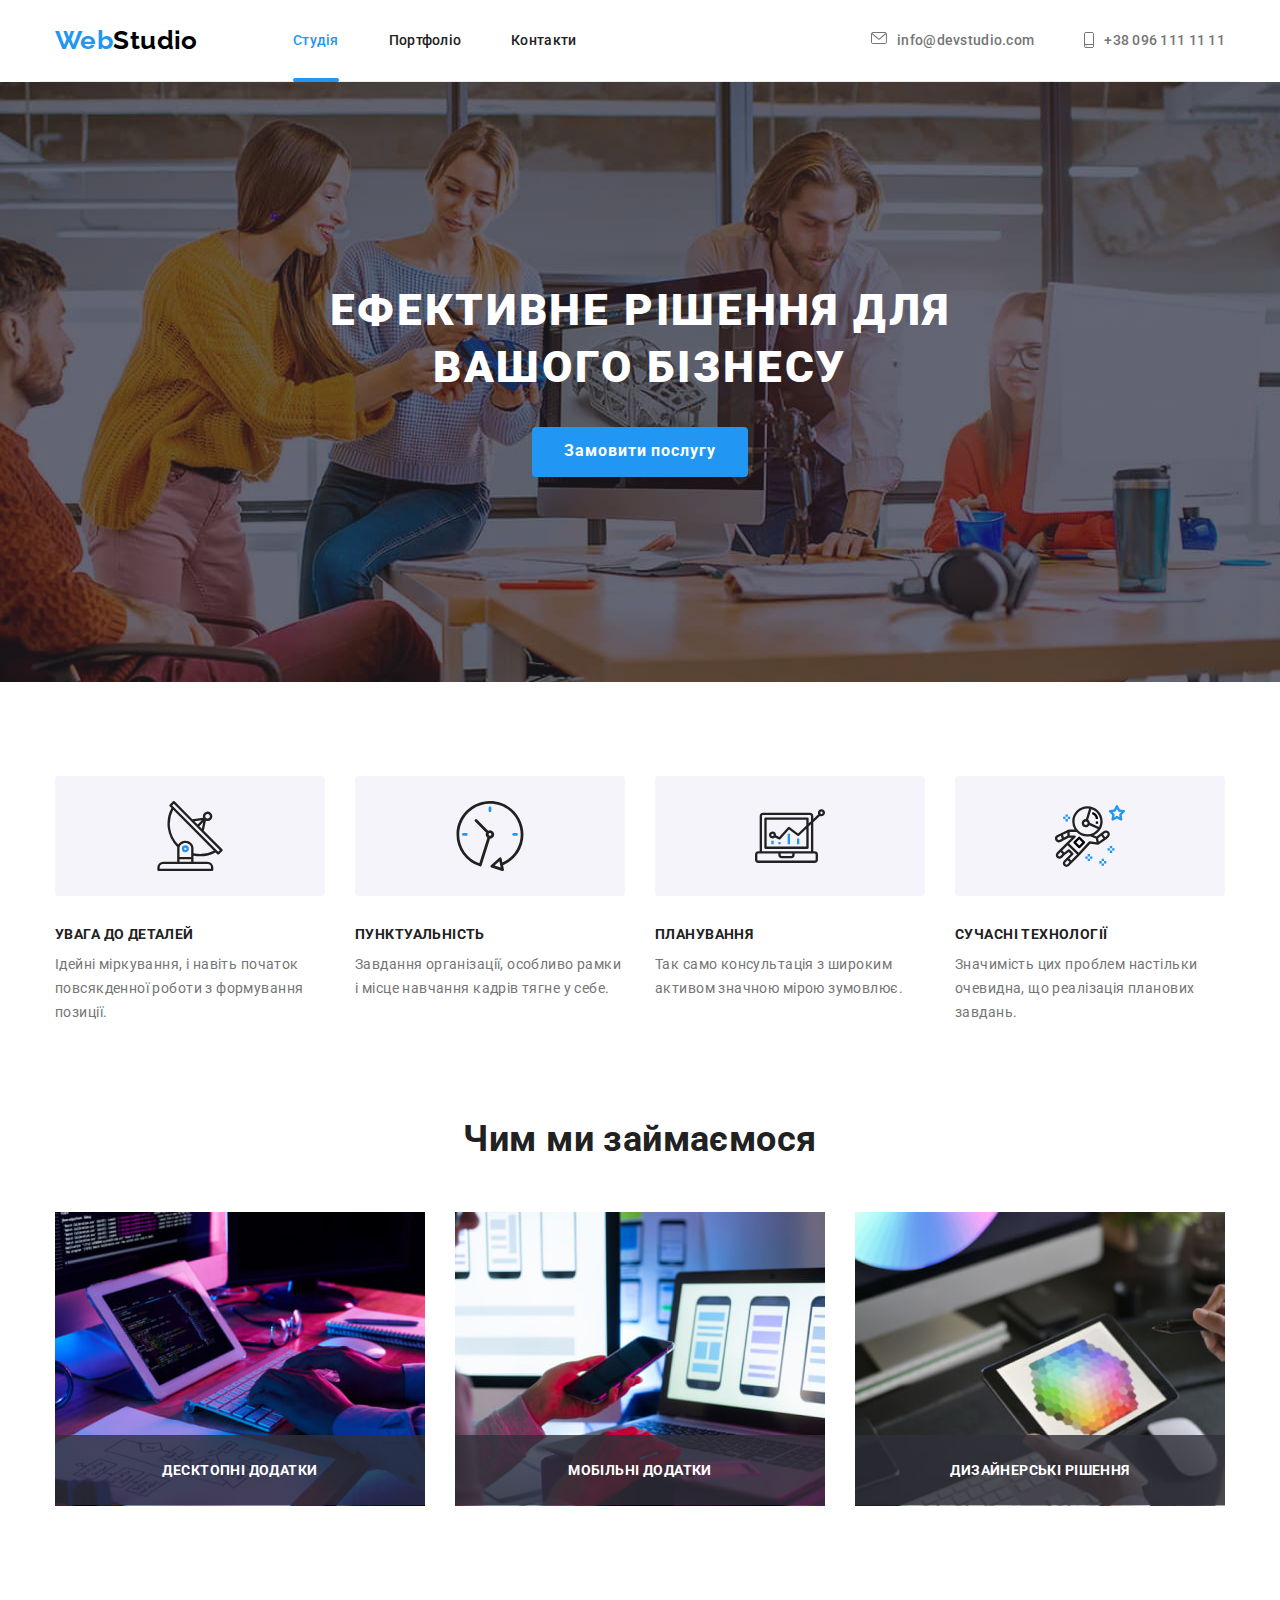
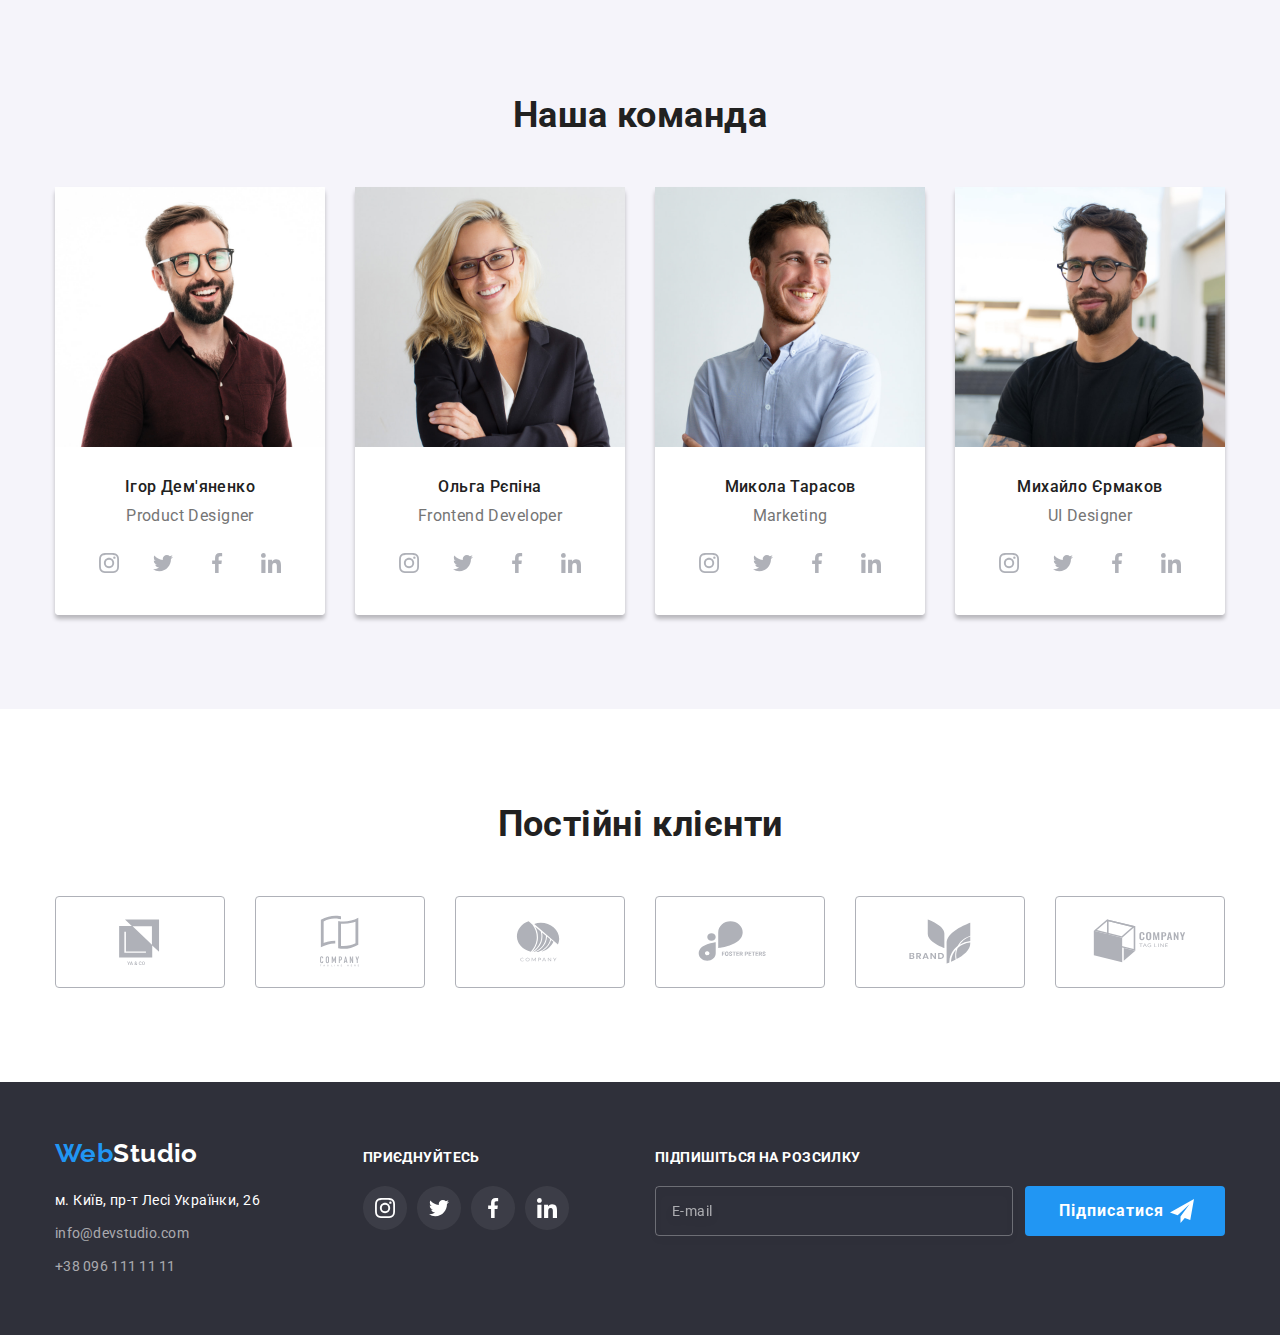
==== index.html @ 3ad9e241 "v1.0" ====
<!DOCTYPE html>
<html lang="uk">

<head>
    <meta charset="UTF-8">
    <meta http-equiv="X-UA-Compatible" content="IE=edge">
    <meta name="viewport" content="width=device-width, initial-scale=1.0">
    <link rel="preconnect" href="https://fonts.googleapis.com">
    <link rel="preconnect" href="https://fonts.gstatic.com" crossorigin>
    <link
        href="https://fonts.googleapis.com/css2?family=Raleway:wght@700&family=Roboto:wght@400;500;700;900&display=swap"
        rel="stylesheet">
    <link rel="stylesheet" href="./index.html">
    <title>Студія</title>
    <link rel="stylesheet" href="https://cdnjs.cloudflare.com/ajax/libs/modern-normalize/1.1.0/modern-normalize.css">
    <link rel="stylesheet" href="./styles/styles.css">
</head>

<body>

    <header class="header">
        <nav>
            <div class="header-container">
                <a href="./index.html" class="logo">Web<span class="header-logostudio">Studio</span></a>
                <ul class="site-nav">
                    <li class="item"><a href="./index.html" class="link current">Студія</a></li>
                    <li class="item"><a href="./portfolio.html" class="link">Портфоліо</a></li>
                    <li class="item"><a href="./index.html" class="link">Контакти</a></li>
                </ul>
                <ul class="site-contacts">
                    <li class="item-contacts"><a href="mailto:info@devstudio.com" class="contacts"><svg class="icon-two"
                                width="16" height="12">
                                <use href="./images/icons.svg#.iconletter"></use>
                            </svg> info@devstudio.com</a>
                    </li>
                    <li class="item-contacts"><a href="tel:+380961111111" class="contacts"><svg class="icon-one"
                                width="10" height="16">
                                <use href="./images/icons.svg#.iconsmartphone"></use>
                            </svg> +38 096 111 11 11</a></li>
                </ul>
            </div>
        </nav>
    </header>

    <main>
        <section class="hero">
            <div class="container">
                <h1 class="hero-title">ЕФЕКТИВНЕ РІШЕННЯ ДЛЯ<br>ВАШОГО БІЗНЕСУ</h1>
                <button data-modal-open type="button" class="button-studio">Замовити послугу</button>
            </div>
        </section>

        <section class="section featuresbox">
            <div class="container">
                <h2 class="visually-hidden">Характерні риси</h2>
                <ul class="features">
                    <li class="features-box">
                        <div class="features-block">
                            <svg class="features_icon" width="70" height="70">
                                <use href="./images/icons.svg#.iconantenna"></use>
                            </svg>
                        </div>
                        <h3 class="features-title">УВАГА ДО ДЕТАЛЕЙ</h3>
                        <p class="features-subtitle">Ідейні міркування, i навіть початок повсякденної роботи з
                            формування
                            позиції.</p>
                    </li>
                    <li class="features-box">
                        <div class="features-block">
                            <svg class="features_icon" width="70" height="70">
                                <use href="./images/icons.svg#.iconclock"></use>
                            </svg>
                        </div>
                        <h3 class="features-title">ПУНКТУАЛЬНІСТЬ</h3>
                        <p class="features-subtitle">Завдання організації, особливо рамки i місце навчання кадрів тягне
                            у
                            себе.
                        </p>
                    </li>
                    <li class="features-box">
                        <div class="features-block">
                            <svg class="features_icon" width="70" height="70">
                                <use href="./images/icons.svg#.icondiagram"></use>
                            </svg>
                        </div>
                        <h3 class="features-title">ПЛАНУВАННЯ</h3>
                        <p class="features-subtitle">Так само консультація з широким активом значною мірою зумовлює.</p>
                    </li>
                    <li class="features-box">
                        <div class="features-block">
                            <svg class="features_icon" width="70" height="70">
                                <use href="./images/icons.svg#.iconastronaut"></use>
                            </svg>
                        </div>
                        <h3 class="features-title">СУЧАСНІ ТЕХНОЛОГІЇ</h3>
                        <p class="features-subtitle">Значимість цих проблем настільки очевидна, що реалізація планових
                            завдань.
                        </p>
                    </li>
                </ul>
            </div>
        </section>

        <section class="section">
            <div class="container">
                <h2 class="work-title">Чим ми займаємося</h2>
                <ul class="work">
                    <li>
                        <div class="work-list">
                            <img src="images/netbyk.jpg" alt="netbyk" height="294" width="370">
                            <div class="work-title-box">
                                <p class="work-img-title">Десктопні додатки</p>
                            </div>
                        </div>

                    </li>
                    <li>
                        <div class="work-list">
                            <img src="images/smartfon.jpg" alt="smartfon" height="294" width="370">
                            <div class="work-title-box">
                                <p class="work-img-title">Мобільні додатки</p>
                            </div>
                        </div>

                    </li>
                    <li>
                        <div class="work-list">
                            <img src="images/planshet.jpg" alt="planshet" height="294" width="370">
                            <div class="work-title-box">
                                <p class="work-img-title">Дизайнерські рішення</p>
                            </div>
                        </div>

                    </li>
                </ul>
            </div>
        </section>

        <section class="section-team section">
            <div class="container">
                <h2 class="section-teamtitle">Наша команда</h2>
                <ul class="team">
                    <li class="team-card">
                        <img src="images/igor.jpg" alt="igor" height="260" width="270">
                        <div class="image-text">
                            <h3 class="team-title">Ігор Дем'яненко</h3>
                            <p class="team-subtitle">Product Designer</p>
                            <ul class="team-soc-list">
                                <li class="team-soc-items">
                                    <a href="" class="team-soc-link">
                                        <svg width="20" height="20" class="team-soc-icons">
                                            <use href="./images/icons.svg#.iconinstagram"></use>
                                        </svg>
                                    </a>
                                </li>

                                <li class="team-soc-items">
                                    <a href="" class="team-soc-link">
                                        <svg width="20" height="20" class="team-soc-icons">
                                            <use href="./images/icons.svg#.icontwitter"></use>
                                        </svg>
                                    </a>
                                </li>

                                <li class="team-soc-items"><a href="" class="team-soc-link"><svg width="20" height="20"
                                            class="team-soc-icons">
                                            <use href="./images/icons.svg#.iconfacebook"></use>
                                        </svg></a></li>
                                <li class="team-soc-items"><a href="" class="team-soc-link">
                                        <svg width="20" height="20" class="team-soc-icons">
                                            <use href="./images/icons.svg#.iconlinkedin"></use>
                                        </svg>
                                    </a></li>
                            </ul>
                        </div>
                    </li>
                    <li class="team-card">
                        <img src="images/olga.jpg" alt="olga" height="260" width="270">
                        <div class="image-text">
                            <h3 class="team-title">Ольга Рєпіна</h3>
                            <p class="team-subtitle">Frontend Developer</p>
                            <ul class="team-soc-list">
                                <li class="team-soc-items"><a href="" class="team-soc-link"><svg width="20" height="20"
                                            class="team-soc-icons">
                                            <use href="./images/icons.svg#.iconinstagram"></use>
                                        </svg></a></li>
                                <li class="team-soc-items"><a href="" class="team-soc-link"><svg width="20" height="20"
                                            class="team-soc-icons">
                                            <use href="./images/icons.svg#.icontwitter"></use>
                                        </svg></a></li>
                                <li class="team-soc-items"><a href="" class="team-soc-link"><svg width="20" height="20"
                                            class="team-soc-icons">
                                            <use href="./images/icons.svg#.iconfacebook"></use>
                                        </svg></a></li>
                                <li class="team-soc-items"><a href="" class="team-soc-link"><svg width="20" height="20"
                                            class="team-soc-icons">
                                            <use href="./images/icons.svg#.iconlinkedin"></use>
                                        </svg></a></li>
                            </ul>
                        </div>
                    </li>
                    <li class="team-card">
                        <img src="images/mukola.jpg" alt="mukola" width="270" height="260">
                        <div class="image-text">
                            <h3 class="team-title">Микола Тарасов</h3>
                            <p class="team-subtitle">Marketing</p>
                            <ul class="team-soc-list">
                                <li class="team-soc-items"><a href="" class="team-soc-link"><svg width="20" height="20"
                                            class="team-soc-icons">
                                            <use href="./images/icons.svg#.iconinstagram"></use>
                                        </svg></a></li>
                                <li class="team-soc-items"><a href="" class="team-soc-link"><svg width="20" height="20"
                                            class="team-soc-icons">
                                            <use href="./images/icons.svg#.icontwitter"></use>
                                        </svg></a></li>
                                <li class="team-soc-items"><a href="" class="team-soc-link"><svg width="20" height="20"
                                            class="team-soc-icons">
                                            <use href="./images/icons.svg#.iconfacebook"></use>
                                        </svg></a></li>
                                <li class="team-soc-items"><a href="" class="team-soc-link"><svg width="20" height="20"
                                            class="team-soc-icons">
                                            <use href="./images/icons.svg#.iconlinkedin"></use>
                                        </svg></a></li>
                            </ul>
                        </div>
                    </li>
                    <li class="team-card">
                        <img src="images/mihail.jpg" alt="mihail" height="260" width="270">
                        <div class="image-text">
                            <h3 class="team-title">Михайло Єрмаков</h3>
                            <p class="team-subtitle">UI Designer</p>
                            <ul class="team-soc-list">
                                <li class="team-soc-items"><a href="" class="team-soc-link"><svg width="20" height="20"
                                            class="team-soc-icons">
                                            <use href="./images/icons.svg#.iconinstagram"></use>
                                        </svg></a></li>
                                <li class="team-soc-items"><a href="" class="team-soc-link"><svg width="20" height="20"
                                            class="team-soc-icons">
                                            <use href="./images/icons.svg#.icontwitter"></use>
                                        </svg></a></li>
                                <li class="team-soc-items"><a href="" class="team-soc-link"><svg width="20" height="20"
                                            class="team-soc-icons">
                                            <use href="./images/icons.svg#.iconfacebook"></use>
                                        </svg></a></li>
                                <li class="team-soc-items"><a href="" class="team-soc-link"><svg width="20" height="20"
                                            class="team-soc-icons">
                                            <use href="./images/icons.svg#.iconlinkedin"></use>
                                        </svg></a></li>
                            </ul>
                        </div>
                    </li>
                </ul>
            </div>
        </section>
        <section class="section">
            <div class="container">
                <h2 class="klient-title">Постійні клієнти</h2>
                <ul class="klient-list">
                    <li class="klient-items"><a href="" class="klient-link"><svg width="106" height="60"
                                class="klient-icons">
                                <use href="./images/icons.svg#.iconLogo-5"></use>
                            </svg></a>
                    </li>
                    <li class="klient-items"><a href="" class="klient-link"><svg width="170" height="92"
                                class="klient-icons">
                                <use href="./images/icons.svg#.iconLogo-4"></use>
                            </svg></a>
                    </li>
                    <li class="klient-items"><a href="" class="klient-link"><svg width="170" height="92"
                                class="klient-icons">
                                <use href="./images/icons.svg#.iconLogo-3"></use>
                            </svg></a>
                    </li>
                    <li class="klient-items"><a href="" class="klient-link"><svg width="170" height="92"
                                class="klient-icons">
                                <use href="./images/icons.svg#.iconLogo-2"></use>
                            </svg></a>
                    </li>
                    <li class="klient-items"><a href="" class="klient-link"><svg width="170" height="92"
                                class="klient-icons">
                                <use href="./images/icons.svg#.iconLogo-1"></use>
                            </svg></a>
                    </li>
                    <li class="klient-items"><a href="" class="klient-link"><svg width="170" height="92"
                                class="klient-icons">
                                <use href="./images/icons.svg#.iconLogo"></use>
                            </svg></a>

                    </li>
                </ul>
            </div>
        </section>
    </main>

    <footer>
        <div class="container footers">
            <div>
                <a href="./index.html" class="foooter-logo">Web<span class="foooter-logostudio">Studio</span></a>
                <address class="address">
                    <p class="adress-city">м. Київ, пр-т Лесі Українки, 26</p>
                    <ul class="footer-contacts">
                        <li><a href="mailto:info@devstudio.com" class="contacts-footer">info@devstudio.com</a></li>
                        <li><a href="tel:+380961111111" class="contacts-footer">+38 096 111 11 11</a></li>
                    </ul>
                </address>
            </div>
            <div class="soc-box">
                <p class="soc-text">приєднуйтесь</p>
                <div>
                    <ul class="footer-soc-list">
                        <li class="soc-items"><a href="" class="soc-link"><svg width="20" height="20" class="soc-icons">
                                    <use href="./images/icons.svg#.iconinstagram"></use>
                                </svg></a></li>
                        <li class="soc-items"><a href="" class="soc-link"><svg width="20" height="20" class="soc-icons">
                                    <use href="./images/icons.svg#.icontwitter"></use>
                                </svg></a></li>
                        <li class="soc-items"><a href="" class="soc-link"><svg width="20" height="20" class="soc-icons">
                                    <use href="./images/icons.svg#.iconfacebook"></use>
                                </svg></a></li>
                        <li class="soc-items"><a href="" class="soc-link"><svg width="20" height="20" class="soc-icons">
                                    <use href="./images/icons.svg#.iconlinkedin"></use>
                                </svg></a></li>
                    </ul>
                </div>
            </div>
            <div class="form-box">
                <form class="form-sub">
                    <label class="email-sub-lable" for="email-sub">Підпишіться на розсилку</label>
                    <div class="form-input-box">
                        <input class="form-input" type="email" name="email-sub" id="email-sub" placeholder="E-mail"
                            required />
                        <button type="submit" class="form-button">Підписатися
                            <svg class="form-submit-icon" width="24" height="24">
                                <use href="./images/icons.svg#.iconsend"></use>
                            </svg>
                        </button>
                    </div>

                </form>
            </div>
        </div>
    </footer>

    <div data-modal class="backdrop is-hidden">
        <div class="modal">
            <button data-modal-close class="modal-btn">
                <svg width="18" height="18" class="modal-icons">
                    <use href="./images/icons.svg#.iconclose-modal"></use>
                </svg>
            </button>

            <form>
                <p class="modal-title">Залиште свої дані, ми вам передзвонимо</p>
                <div class="modal-input-group">
                    <label for="name">Ім'я</label>
                    <div class="modal-input-wrapper">
                        <input type="text" name="name" id="name" class="modal-input" required>
                        <svg class="modal-input-icon" width="18" height="18">
                            <use href="./images/icons.svg#.iconperson"></use>
                        </svg>
                    </div>
                </div>

                <div class="modal-input-group">
                    <label for="tel">Телефон</label>
                    <div class="modal-input-wrapper">
                        <input type="tel" name="tel" id="tel" class="modal-input"
                            pattern="[\+]\d{3}\s[\(]\d{2}[\)]\s\d{3}[\-]\d{2}[\-]\d{2}">
                        <svg class="modal-input-icon" width="18" height="18">
                            <use href="./images/icons.svg#.iconphone"></use>
                        </svg>
                    </div>
                </div>

                <div class="modal-input-group">
                    <label for="email">Пошта</label>
                    <div class="modal-input-wrapper">
                        <input type="email" name="email" id="email" class="modal-input">
                        <svg class="modal-input-icon" width="18" height="18">
                            <use href="./images/icons.svg#.iconemail"></use>
                        </svg>
                    </div>
                </div>

                <div class="modal-input-group-comment">
                    <label for="comment">Коментар</label>
                    <textarea class="modal-textarea" name="comment" id="comment" rows="5"
                        placeholder="Введіть текст"></textarea>
                </div>

                <div class="modal-input-group-chek">
                    <label class="modal-politic-label" for="politic"><input type="checkbox" name="politic" id="politic"
                            class="checkbox visually-hidden" ><span class="modal-chek"></span>Погоджуюся з
                        розсилкою та приймаю <a class="input-direcktion">Умови
                            договору</a></label>
                </div>
                <button type="submit" class="submit-button-modal">Відправити</button>
            </form>
        </div>
    </div>

    <script src="./modal.js"></script>

</body>

</html>
---- styles/styles.css ----
html {
    box-sizing: border-box;
}

*,
*::before,
*::after {
    box-sizing: inherit;
    list-style: none;
}

:root {
    --primary-text-color: #212121;
    --title-text-color: #757575;
    --accent-color: #2196F3;
    --title-primary-fon: #FFFFFF;
    --fon-teamm: #F5F4FA;
    --fon-logostudio: #000000;
    --background-color: #2F303A;
    --button-active: #188CE8;
    --contacts-footer: #FFFFFF99;
    --border-color: rgba(255, 255, 255, 0);
    --header-portfolio: #ECECEC;
    --border-portfolio: #EEEEEE;
    --background-hero: #C4C4C4;
    --border-klient-color: #AFB1B8;
    --work-img-title-color: rgba(47, 48, 58, 80%);
    --portfolio-animation: rgba(33, 150, 243, 90%);
    --background-color-shadov: rgba(0, 0, 0, 0.25);
    --modal-border-color: rgba(33, 33, 33, 0.2);
    --placeholder-color: rgba(117, 117, 117, 0.5);
    --footer-placeholder-color: rgba(255, 255, 255, 0.6);
    --modal-input-direcktion-color: rgba(33, 150, 243, 1);
}

body {
    font-family: 'Roboto', sans-serif;
    background-color: var(--title-primary-fon);
    color: var(--primary-text-color);
    letter-spacing: 0.03em;
    font-size: 14px;

}

.visually-hidden {
    position: absolute;
    width: 1px;
    height: 1px;
    margin: -1px;
    border: 0;
    padding: 0;
    white-space: nowrap;
    clip-path: inset(100%);
    clip: rect(0 0 0 0);
    overflow: hidden;
}


.link.current {
    color: var(--accent-color);
}


/******************КОНТЕЙНЕР****************/

.container {
    width: 1200px;
    margin-left: auto;
    margin-right: auto;
    padding: 0px 15px;
}

/********************************************/
.section {
    padding-top: 94px;
    padding-bottom: 94px;
}

h1,
h2,
h3,
p {
    margin-top: 0%;
    margin-bottom: 0%;
}

ul {
    padding-inline-start: 0px;
    margin: 0;
}

img {
    display: block;
    max-width: 100%;
    height: auto;
}


/*****************MODAL*********************/

.backdrop {
    position: fixed;
    top: 0;
    left: 0;
    width: 100%;
    height: 100%;
    background-color: var(--background-color-shadov);

    opacity: 1;
    transition: opacity 250ms cubic-bezier(0.4, 0, 0.2, 1);
}

.backdrop.is-hidden {
    opacity: 0;
    pointer-events: none;
}

.backdrop.is-hidden .modal {
    transform: translate(-50%, -50%) scale(1);
}

.modal {
    position: absolute;
    top: 50%;
    left: 50%;
    width: 530px;
    height: 581px;
    padding: 40px;

    border-radius: 4px;
    background-color: var(--title-primary-fon);
    box-shadow: 0 4px 4px var(--background-color-shadov);

    transform: translate(-50%, -50%) scale(1);
    transition: transform 250ms cubic-bezier(0.4, 0, 0.2, 1);
}

.modal-icons {
    width: 100%;
    height: 100%;
}

.modal-btn {
    position: absolute;
    top: 1.5%;
    left: 93%;
    width: 30px;
    height: 30px;
    background-color: #ffffff;
    border-radius: 50%;
    border: 1px solid rgba(0, 0, 0, 0.1);
    cursor: pointer;
}

.modal-btn:hover,
.modal-btn:focus {
    fill: var(--accent-color);
}

.modal-title {
    font-weight: 700;
    font-size: 20px;
    line-height: 1.2;
    text-align: center;
    margin-bottom: 12px;
}

/*******FORM-MODAL*******/

.modal-input {
    width: 100%;
    height: 40px;
    border: 1px solid var(--modal-border-color);
    border-radius: 4px;
    padding-top: 11px;
    padding-bottom: 11px;
    padding-left: 42px;
    cursor: pointer;
    outline: none;

    transition-duration: 250ms;
    transition-timing-function: cubic-bezier(0.4, 0, 0.2, 1);
}

.modal-input:hover,
.modal-input:focus,
.modal-textarea:hover,
.modal-textarea:focus {
    border-color: var(--accent-color)
}

.modal-input:hover~svg,
.modal-input:focus~svg {
    fill: #188CE8;
}

.modal-textarea {
    width: 100%;
    height: 120px;
    border: 1px solid var(--modal-border-color);
    border-radius: 4px;
    padding: 12px 16px;
    resize: none;
    cursor: pointer;
    outline: none;
    margin-bottom: 20px;

    transition-duration: 250ms;
    transition-timing-function: cubic-bezier(0.4, 0, 0.2, 1);
}

.modal-textarea::placeholder {
    font-weight: 400;
    font-size: 12px;
    line-height: 1.2;
    letter-spacing: 0.01em;
    color: var(--placeholder-color);
}

.modal-input-group {
    margin-bottom: 10px;
}

.modal-input-group-comment {
    margin-bottom: 0;
}

.modal-input-group label,
.modal-input-group-comment label {
    display: block;
    margin-bottom: 4px;
    font-size: 12px;
    line-height: 1.2;
    letter-spacing: 0.01em;
    text-align: left;
    color: var(--title-text-color);
}

.modal-input-icon {
    position: absolute;
    width: 18px;
    height: 18px;
    top: 50%;
    left: 12px;
    transform: translateY(-50%);

    transition-duration: 250ms;
    transition-timing-function: cubic-bezier(0.4, 0, 0.2, 1);
}

.modal-input-wrapper {
    position: relative;
}

/*******************************************/


.modal-politic-label {
    display: flex;
    justify-content: center;
    align-items: center;
    font-weight: 400;
    font-size: 14px;
    line-height: 1.7;
    letter-spacing: 0.03em;
    margin-bottom: 25px;
    color: rgba(117, 117, 117, 1);
}


.modal-chek {
    display: inline-flex;
    width: 16px;
    height: 15px;
    border: 2px solid var(--primary-text-color);
    border-radius: 2px;
    margin-right: 10px;
}

.checkbox:checked + .modal-chek {
    border-color: transparent;
    background-image: url(../images/check.svg);
    background-size: contain;
    background-origin: border-box;
    background-repeat: no-repeat;
    background-position: center;
}
/*****************************************/

.input-direcktion {
    font-weight: 400;
    font-size: 14px;
    line-height: 1.7;
    letter-spacing: 0.03em;
    color: var(--modal-input-direcktion-color);
    text-decoration-line: underline;
    cursor: pointer;
}

.submit-button-modal:hover,
.submit-button-modal:focus,
.submit-button-modal:active {
    background-color: var(--button-active);
    box-shadow: 0 4px 4px var(--background-color-shadov);
}

.submit-button-modal {
    cursor: pointer;
    color: var(--title-primary-fon);
    background-color: var(--accent-color);
    letter-spacing: 0.06em;
    font-weight: 700;
    font-size: 16px;
    line-height: 1.8;
    font-Family: 'Roboto', sans-serif;
    display: flex;
    min-width: 200px;
    height: 50px;
    border-radius: 4px;
    text-align: center;
    padding: 10px 52px;
    border: none;
    margin: auto;

    transition-property: background-color;
    transition-duration: 250ms;
    transition-timing-function: cubic-bezier(0.4, 0, 0.2, 1);
}

/*****************logo*********************/

.logo {
    text-decoration: none;
    font-family: 'Raleway', sans-serif;
    color: var(--accent-color);
    font-weight: 700;
    font-size: 26px;
    line-height: 1.2;
    margin-right: 93px;
    width: 145px;
    padding-top: 25px;
    padding-bottom: 25px;
    display: flex;
}

.header-logostudio {
    color: var(--fon-logostudio);
}

.foooter-logostudio {
    color: var(--title-primary-fon);
}

/* header */

.header {
    width: 1200px;
    margin-left: auto;
    margin-right: auto;
    padding: 0px 15px;
}

.header-container {
    display: flex;
    align-items: center;
}

.site-contacts {
    display: flex;
    margin-left: auto;
    margin-bottom: 0;
    margin-top: 0;
    align-items: center;
}

.contacts {
    text-decoration: none;
    color: var(--title-text-color);
    font-weight: 500;
    line-height: 1.2;
    letter-spacing: 0.02em;
    padding-top: 32px;
    padding-bottom: 32px;
    display: flex;

    transition-duration: 250ms;
    transition-timing-function: cubic-bezier(0.4, 0, 0.2, 1);
}

.site-contacts .item-contacts:not(:last-child) {
    margin-right: 50px;
}

.site-nav {
    display: flex;
    list-style: none;
    margin: 0;
}

.site-nav .item:not(:last-child) {
    margin-right: 50px;
}

.site-nav .link:hover,
.site-nav .link:focus,
.site-contacts .contacts:hover,
.site-contacts .contacts:focus {
    color: var(--accent-color);
}


.link {
    color: var(--primary-text-color);
    text-decoration: none;
    font-size: 14px;
    line-height: 1.2;
    font-weight: 500;
    letter-spacing: 0.02em;
    display: block;
    padding-top: 32px;
    padding-bottom: 32px;

    transition-property: color;
    transition-duration: 250ms;
    transition-timing-function: cubic-bezier(0.4, 0, 0.2, 1);
}

.link.current {
    position: relative;
}

.current::after {
    content: "";

    position: absolute;
    left: 0;
    bottom: 0;

    border-radius: 2px;
    display: block;
    width: 100%;
    height: 4px;
    background-color: var(--accent-color);
    transform: translateY(1px);
}


.icon-one {
    width: 10px;
    height: 16px;
    margin-right: 10px;
    fill: currentColor;
    border-radius: 2px;
    display: inline-flex;

    transition-property: box-shadow;
    transition-duration: 250ms;
    transition-timing-function: cubic-bezier(0.4, 0, 0.2, 1);
}

.icon-two {
    width: 16px;
    height: 12px;
    margin-right: 10px;
    fill: currentColor;
    border-radius: 2px;
    display: inline-flex;

    transition-property: box-shadow;
    transition-duration: 250ms;
    transition-timing-function: cubic-bezier(0.4, 0, 0.2, 1);
}

.contacts:hover>.icon-one,
.contacts:focus>.icon-one,
.contacts:hover>.icon-two,
.contacts:focus>.icon-two {
    box-shadow: 0 4px 4px var(--background-color-shadov);
}

/* main */

.hero {
    max-width: 1600px;
    height: 600px;
    margin-left: auto;
    margin-right: auto;
    text-align: center;
    padding-top: 200px;
    padding-bottom: 200px;
    background-image: linear-gradient(rgba(47, 48, 58, 0.4),
            rgba(47, 48, 58, 0.4)),
        url('../images/hero.jpg');
    background-repeat: no-repeat;
    background-position: center;
    background-size: cover;
    background-color: var(--background-hero);
}

.hero-title {
    color: var(--title-primary-fon);
    letter-spacing: 0.06em;
    text-align: center;
    font-weight: 900;
    font-size: 44px;
    line-height: 1.3;
    margin-top: 0%;
    margin-bottom: 30px;
}

.button-studio:hover,
.button-studio:focus,
.button-studio:active {
    background-color: var(--button-active);
}

.button-studio {
    cursor: pointer;
    color: var(--title-primary-fon);
    background-color: var(--accent-color);
    letter-spacing: 0.06em;
    font-weight: 700;
    font-size: 16px;
    line-height: 1.8;
    font-Family: 'Roboto', sans-serif;
    display: inline-block;
    min-width: 216px;
    height: 50px;
    border-radius: 4px;
    text-align: center;
    padding: 10px 32px;
    border: none;

    transition-property: background-color;
    transition-duration: 250ms;
    transition-timing-function: cubic-bezier(0.4, 0, 0.2, 1);
}

/* section */
.featuresbox {
    padding-bottom: 0;
}

.features {
    display: flex;
}

.features-box {
    display: block;
}

.features-box:not(:first-child) {
    margin-left: 30px;
}

.features-block {
    display: flex;
    width: 270px;
    height: 120px;
    justify-content: center;
    border-radius: 4px;
    background-color: var(--fon-teamm);
    margin-bottom: 30px;
}

.features_icon {
    margin: 25px 100px;
}



.features-subtitle {
    color: var(--title-text-color);
    line-height: 1.7;
    margin-top: 0;
    margin-bottom: 0;
}

.features-title {
    font-weight: 700;
    line-height: 1.2;
    font-size: 14px;
    margin-top: 0;
    margin-bottom: 10px;
}

.work {
    display: flex;
    gap: 30px;
    padding-inline-start: 0px;
}

.work-title {
    font-weight: 700;
    font-size: 36px;
    line-height: 1.2;
    text-align: center;
    margin-top: 0;
    margin-bottom: 50px;
}



.work-img-title {
    display: flex;
    color: var(--title-primary-fon);
    font-weight: 700;
    font-size: 14px;
    line-height: 1.2;
    text-align: center;
    justify-content: center;
    align-items: center;
    text-transform: uppercase;
}

.work-list {
    position: relative;
    display: block;
}


.work-title-box {
    position: absolute;
    display: flex;
    top: 76%;
    right: 0%;
    width: 370px;
    height: 70px;
    text-align: center;
    justify-content: center;
    background-color: var(--work-img-title-color);
}


.section-teamtitle {
    font-weight: 700;
    font-size: 36px;
    line-height: 1.2;
    text-align: center;
    margin-top: 0;
    margin-bottom: 50px;
}

.section-team {
    background-color: var(--fon-teamm);
}

.team {
    display: flex;
    gap: 30px;
    padding-inline-start: 0px;
}

.image-text {
    padding-top: 30px;
    padding-bottom: 30px;
    background-color: #FFFFFF;
    border-bottom-left-radius: 4px;
    border-bottom-right-radius: 4px;
}

.team-title {
    font-weight: 500;
    font-size: 16px;
    line-height: 1.2;
    text-align: center;
    margin-top: 0;
    margin-bottom: 10px;
}

.team-subtitle {
    color: var(--title-text-color);
    font-size: 16px;
    line-height: 1.2;
    text-align: center;
    margin-top: 0;
    margin-bottom: 16px;
}

.team-soc-list {
    display: flex;
    justify-content: center;
    align-items: center;
    gap: 10px;
}

.team-soc-items {
    width: 44px;
    height: 44px;
    justify-content: center;
}

.team-soc-link {
    width: 100%;
    height: 100%;
    display: flex;
    border-radius: 50%;
    justify-content: center;
    align-items: center;
    color: var(--border-klient-color);

    transition-duration: 250ms;
    transition-timing-function: cubic-bezier(0.4, 0, 0.2, 1);
}

.team-card {
    width: 270px;
    height: 428px;
    box-shadow: 0 4px 4px var(--background-color-shadov);
    border-radius: 4px;
}


.team-soc-link:hover,
.team-soc-link:focus {
    background-color: var(--accent-color);
    color: #ffffff;
}

.team-soc-icons {
    fill: currentColor;
}


.klient-title {
    font-weight: 700;
    font-size: 36px;
    line-height: 1.2;
    text-align: center;
    margin-top: 0;
    margin-bottom: 50px;
}


.klient-list {
    display: flex;
    justify-content: center;
    align-items: center;
    gap: 30px;
    padding-inline-start: 0px;
}

.klient-items {
    width: 170px;
    height: 92px;
    border: 1px solid var(--border-klient-color);
    border-radius: 4px;

    transition-property: border-color;
    transition-duration: 250ms;
    transition-timing-function: cubic-bezier(0.4, 0, 0.2, 1);
}

.klient-link {
    width: 100%;
    height: 100%;
    display: flex;
    justify-content: center;
    align-items: center;
    padding: 16px 32px;
    fill: var(--border-klient-color);


    transition-duration: 250ms;
    transition-timing-function: cubic-bezier(0.4, 0, 0.2, 1);
}

.klient-link:hover,
.klient-link:focus,
.klient-items:hover,
.klient-items:focus {
    fill: var(--accent-color);
    border-color: var(--accent-color);
}


/* footer */

footer {
    background-color: var(--background-color);
    padding-top: 56px;
    padding-bottom: 56px;
}

.adress-city,
.footer-contacts {
    font-style: normal;
}

.adress-city {
    color: var(--title-primary-fon);
    line-height: 1.7;
    display: block;
    margin-bottom: 9px;
}

.footer-contacts {
    text-decoration: none;
    color: var(--title-text-color);
    line-height: 1.2;
    letter-spacing: 0.02em;
    margin-top: 0;
    margin-bottom: 0;
}

.footer-contacts li:not(:last-child) {
    margin-bottom: 9px;
}

.contacts-footer {
    text-decoration: none;
    color: var(--contacts-footer);
    line-height: 1.7;
}

.foooter-logo {
    text-decoration: none;
    font-family: 'Raleway', sans-serif;
    color: var(--accent-color);
    font-weight: 700;
    font-size: 26px;
    line-height: 1.2;
    margin-right: 93px;
    display: flex;
    margin-bottom: 20px;
}

.footers {
    display: flex;
    align-items: baseline;
}

.soc-text {
    color: var(--title-primary-fon);
    font-weight: 700;
    font-size: 14px;
    line-height: 1.2;
    margin-bottom: 20px;
    text-transform: uppercase;
}

.footer-soc-list {
    display: flex;
    justify-content: center;
    align-items: center;
    gap: 10px;
}

.soc-items {
    width: 44px;
    height: 44px;
}

.soc-icons {
    fill: var(--title-primary-fon);
}

.soc-link {
    width: 100%;
    height: 100%;
    display: flex;
    background-color: #ffffff11;
    border-radius: 50%;
    justify-content: center;
    align-items: center;

    transition-duration: 250ms;
    transition-timing-function: cubic-bezier(0.4, 0, 0.2, 1);
}

.soc-link:hover,
.soc-link:focus {
    background-color: var(--accent-color);
}

.soc-box {
    margin-left: 72px;
}


/***********************************************/


.form-box {
    margin-left: auto;
    width: 570px;
}

.form-box form {
    width: 100%;
}

.email-sub-lable {
    color: var(--title-primary-fon);
    font-weight: 700;
    font-size: 14px;
    line-height: 1.2;
    margin-bottom: 20px;
    text-transform: uppercase;
    display: inline-block;
}

.form-input-box {
    display: flex;
    margin-left: auto;
}

.form-input {
    display: flex;
    align-items: center;
    justify-content: center;
    width: 358px;
    height: 50px;
    background: transparent;
    padding: 15px 16px;
    border: 1px solid rgba(255, 255, 255, 0.3);
    filter: drop-shadow(0px 4px 4px rgba(0, 0, 0, 0.15));
    border-radius: 4px;
    outline: none;
    cursor: pointer;
}

.form-input:focus,
.form-input:hover {
    color: var(--footer-placeholder-color);
}

.form-input::placeholder {
    width: 47px;
    height: 20px;
    letter-spacing: 0.03em;
    color: var(--footer-placeholder-color);
}


.form-button:hover,
.form-button:focus,
.form-button:active {
    background-color: var(--button-active);
}

.form-button {
    cursor: pointer;
    color: var(--title-primary-fon);
    background-color: var(--accent-color);
    letter-spacing: 0.06em;
    font-weight: 700;
    font-size: 16px;
    line-height: 1.9;
    font-Family: 'Roboto', sans-serif;
    min-width: 200px;
    height: 50px;
    border-radius: 4px;
    text-align: center;
    padding: 10px 24px 10px 34px;
    border: none;
    margin-left: 12px;
    display: flex;
    align-items: center;
    justify-content: center;

    transition-property: background-color;
    transition-duration: 250ms;
    transition-timing-function: cubic-bezier(0.4, 0, 0.2, 1);
}

.form-submit-icon {
    width: 24px;
    height: 24px;
    fill: currentColor;
    margin: auto;
}

/*      PORTFOLIO      */


header {
    border-bottom: 1px solid var(--header-portfolio);
}

.header-portfolio {
    width: 1200px;
    margin-left: auto;
    margin-right: auto;
    padding: 0px 15px;
}

.button {
    cursor: pointer;
    color: var(--button-color);
    font-weight: 500;
    font-size: 16px;
    line-height: 1.6;
    font-Family: 'Roboto', sans-serif;
    border-radius: 4px;
    border-color: var(--border-color);
    padding: 6px 22px;

    transition-property: color, background-color, box-shadow;
    transition-duration: 250ms;
    transition-timing-function: cubic-bezier(0.4, 0, 0.2, 1);
}

.button:hover,
.button:focus,
.button:active {
    color: var(--title-primary-fon);
    background-color: var(--accent-color);
    box-shadow: 0 4px 4px var(--background-color-shadov);
}

.nav-portfolio {
    display: flex;
    justify-content: center;
    margin-top: 0;
    margin-bottom: 50px;
}

.item-nav-portfolio {
    display: block;
}

.item-nav-portfolio:not(:last-child) {
    margin-right: 8px;
}


.portfolio {
    display: flex;
    flex-wrap: wrap;
}


.portfolio-elements {
    width: 370px;
    margin-right: 30px;
    margin-bottom: 30px;

    transition-property: box-shadow;
    transition-duration: 250ms;
    transition-timing-function: cubic-bezier(0.4, 0, 0.2, 1);
}

.portfolio-elements:hover,
.portfolio-elements:focus {
    box-shadow: 0 4px 4px var(--background-color-shadov);
}

.portfolio-elements:nth-last-child(-n + 3) {
    margin-bottom: 0px;
}

.portfolio-elements:nth-child(3n) {
    margin-right: 0;
}


.img-text {
    padding: 24px;
    border: 1px solid var(--border-portfolio);
}

.section-text {
    font-weight: 700;
    font-size: 18px;
    line-height: 2;
    letter-spacing: 0.06em;
    margin-top: 0;
    margin-bottom: 0;
    color: var(--background-color);
}

.section-title {
    color: var(--title-text-color);
    font-size: 16px;
    line-height: 1.8;
    margin-top: 0;
    margin-bottom: 0;
}

.items-element:not(:last-child) {
    margin-bottom: 4px;
}

a {
    text-decoration: none;
}

.portfolio-relative {
    position: relative;
    overflow: hidden;
}

.portfolio-absolute {
    position: absolute;
    top: 0;
    left: 0;
    width: 370px;
    height: 294px;
    background-color: var(--portfolio-animation);

    transform: translatey(100%);
    transition: transform 250ms ease;
}

.portfolio-absolute>h3 {
    font-weight: 400;
    font-size: 18px;
    line-height: 1.5;
    color: var(--title-primary-fon);
    margin: 63px 24px;
}


.portfolio-elements:hover .portfolio-absolute {
    transform: translatex(0);
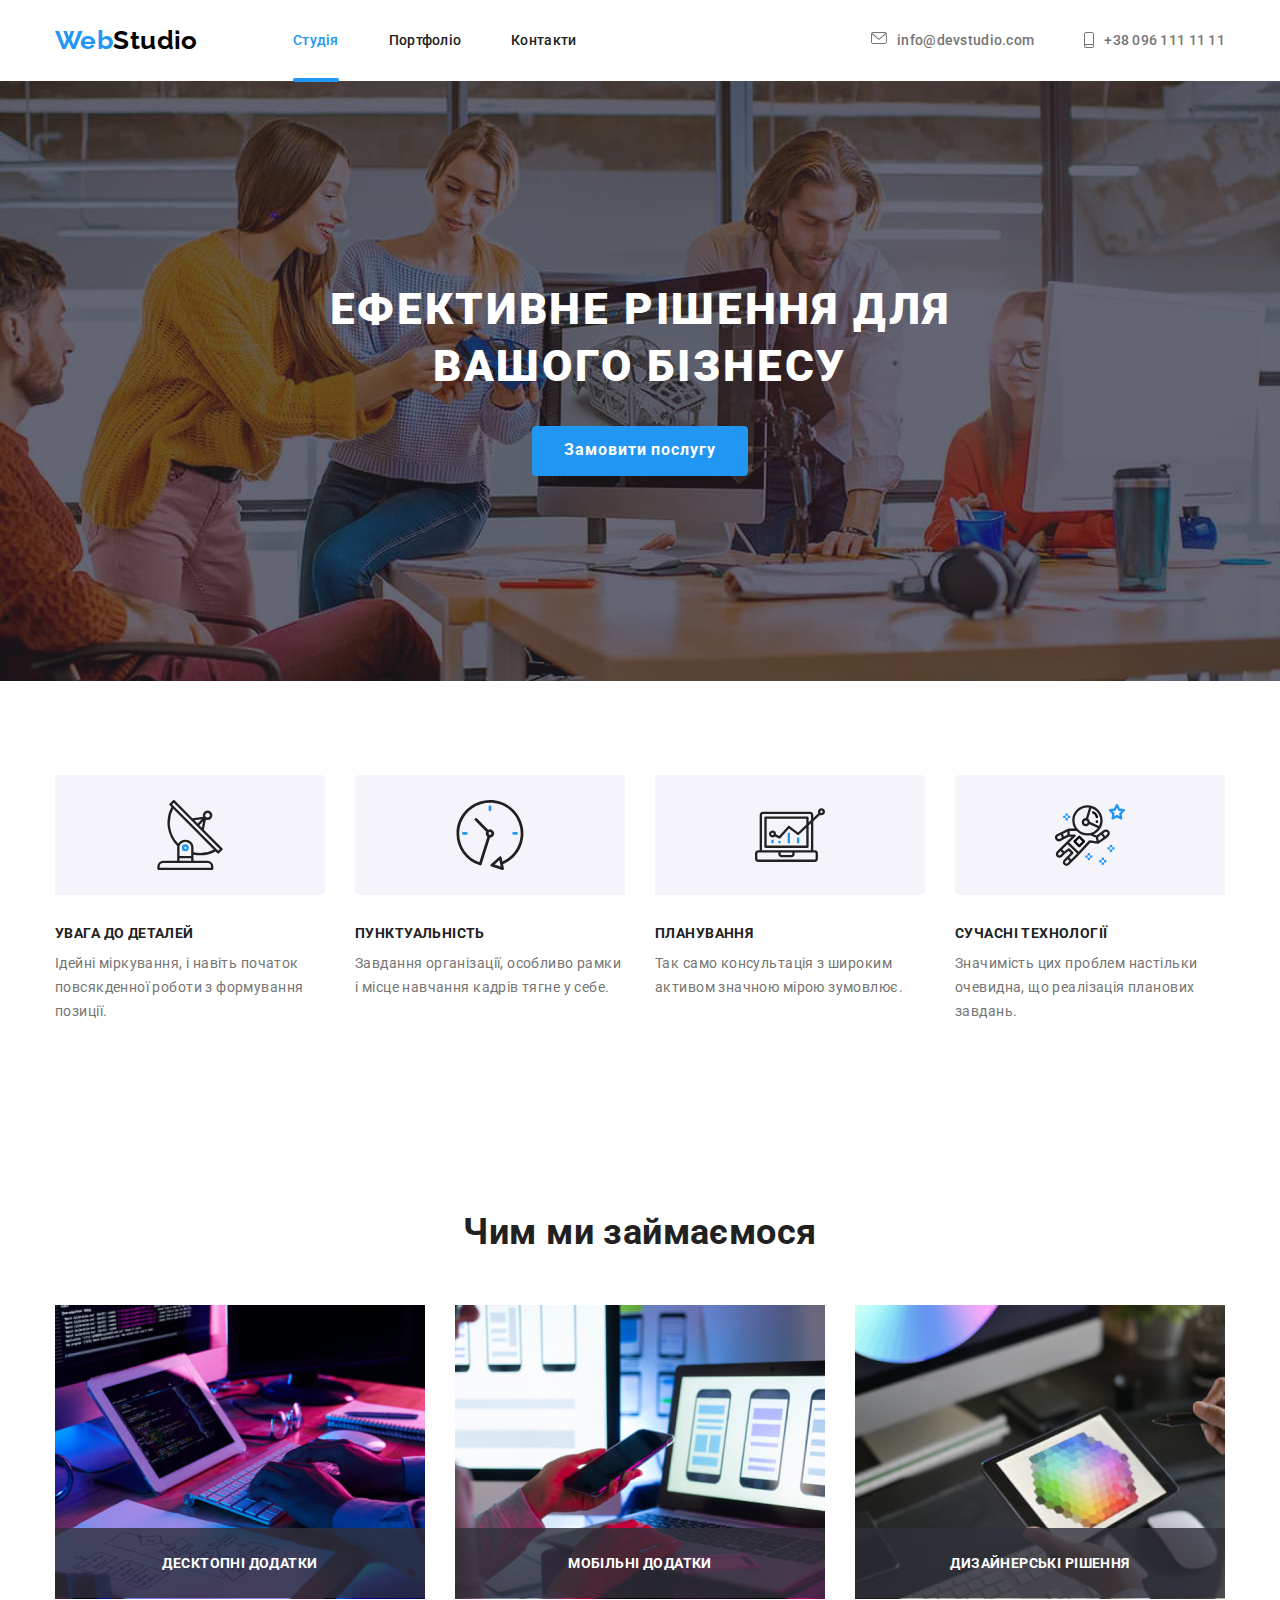
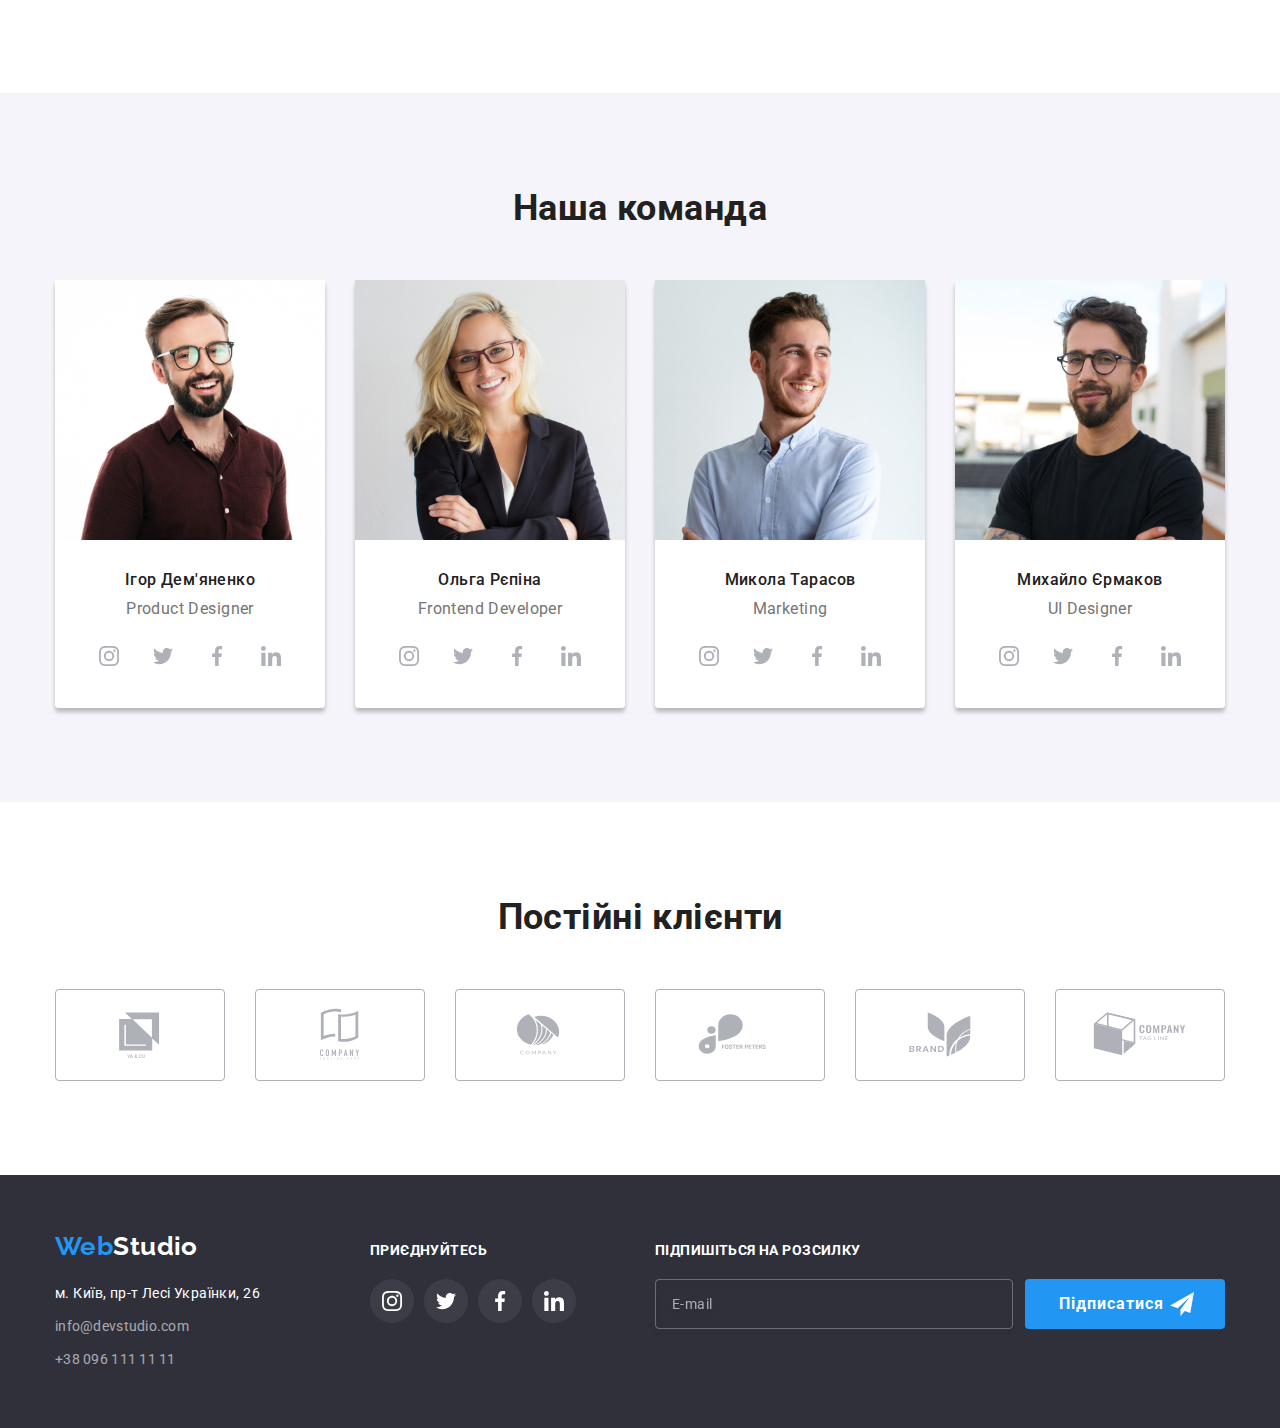
==== commit 6f723ad1: "bem" ====
--- a/index.html
+++ b/index.html
@@ -20,20 +20,20 @@
 
     <header class="header">
         <nav>
-            <div class="header-container">
-                <a href="./index.html" class="logo">Web<span class="header-logostudio">Studio</span></a>
-                <ul class="site-nav">
-                    <li class="item"><a href="./index.html" class="link current">Студія</a></li>
-                    <li class="item"><a href="./portfolio.html" class="link">Портфоліо</a></li>
-                    <li class="item"><a href="./index.html" class="link">Контакти</a></li>
-                </ul>
-                <ul class="site-contacts">
-                    <li class="item-contacts"><a href="mailto:info@devstudio.com" class="contacts"><svg class="icon-two"
-                                width="16" height="12">
+            <div class="header__container">
+                <a href="./index.html" class="header__logo">Web<span class="header__logostudio">Studio</span></a>
+                <ul class="header__nav">
+                    <li class="item"><a href="./index.html" class="header__link header__current">Студія</a></li>
+                    <li class="item"><a href="./portfolio.html" class="header__link">Портфоліо</a></li>
+                    <li class="item"><a href="./index.html" class="header__link">Контакти</a></li>
+                </ul>
+                <ul class="header__list">
+                    <li class="header__items"><a href="mailto:info@devstudio.com" class="header__contacts"><svg
+                                class="header__letter" width="16" height="12">
                                 <use href="./images/icons.svg#.iconletter"></use>
                             </svg> info@devstudio.com</a>
                     </li>
-                    <li class="item-contacts"><a href="tel:+380961111111" class="contacts"><svg class="icon-one"
+                    <li class="header__items"><a href="tel:+380961111111" class="header__contacts"><svg class="header__phone"
                                 width="10" height="16">
                                 <use href="./images/icons.svg#.iconsmartphone"></use>
                             </svg> +38 096 111 11 11</a></li>
@@ -45,55 +45,56 @@
     <main>
         <section class="hero">
             <div class="container">
-                <h1 class="hero-title">ЕФЕКТИВНЕ РІШЕННЯ ДЛЯ<br>ВАШОГО БІЗНЕСУ</h1>
-                <button data-modal-open type="button" class="button-studio">Замовити послугу</button>
+                <h1 class="hero__title">ЕФЕКТИВНЕ РІШЕННЯ ДЛЯ<br>ВАШОГО БІЗНЕСУ</h1>
+                <button data-modal-open type="button" class="hero__button">Замовити послугу</button>
             </div>
         </section>
 
-        <section class="section featuresbox">
+        <section class="section">
             <div class="container">
-                <h2 class="visually-hidden">Характерні риси</h2>
+                <h2 class="visually__hidden">Характерні риси</h2>
                 <ul class="features">
-                    <li class="features-box">
-                        <div class="features-block">
-                            <svg class="features_icon" width="70" height="70">
+                    <li class="features__box">
+                        <div class="features__block">
+                            <svg class="features__icon" width="70" height="70">
                                 <use href="./images/icons.svg#.iconantenna"></use>
                             </svg>
                         </div>
-                        <h3 class="features-title">УВАГА ДО ДЕТАЛЕЙ</h3>
-                        <p class="features-subtitle">Ідейні міркування, i навіть початок повсякденної роботи з
+                        <h3 class="features__title">УВАГА ДО ДЕТАЛЕЙ</h3>
+                        <p class="features__subtitle">Ідейні міркування, i навіть початок повсякденної роботи з
                             формування
                             позиції.</p>
                     </li>
-                    <li class="features-box">
-                        <div class="features-block">
-                            <svg class="features_icon" width="70" height="70">
+                    <li class="features__box">
+                        <div class="features__block">
+                            <svg class="features__icon" width="70" height="70">
                                 <use href="./images/icons.svg#.iconclock"></use>
                             </svg>
                         </div>
-                        <h3 class="features-title">ПУНКТУАЛЬНІСТЬ</h3>
-                        <p class="features-subtitle">Завдання організації, особливо рамки i місце навчання кадрів тягне
+                        <h3 class="features__title">ПУНКТУАЛЬНІСТЬ</h3>
+                        <p class="features__subtitle">Завдання організації, особливо рамки i місце навчання кадрів тягне
                             у
                             себе.
                         </p>
                     </li>
-                    <li class="features-box">
-                        <div class="features-block">
-                            <svg class="features_icon" width="70" height="70">
+                    <li class="features__box">
+                        <div class="features__block">
+                            <svg class="features__icon" width="70" height="70">
                                 <use href="./images/icons.svg#.icondiagram"></use>
                             </svg>
                         </div>
-                        <h3 class="features-title">ПЛАНУВАННЯ</h3>
-                        <p class="features-subtitle">Так само консультація з широким активом значною мірою зумовлює.</p>
-                    </li>
-                    <li class="features-box">
-                        <div class="features-block">
-                            <svg class="features_icon" width="70" height="70">
+                        <h3 class="features__title">ПЛАНУВАННЯ</h3>
+                        <p class="features__subtitle">Так само консультація з широким активом значною мірою зумовлює.
+                        </p>
+                    </li>
+                    <li class="features__box">
+                        <div class="features__block">
+                            <svg class="features__icon" width="70" height="70">
                                 <use href="./images/icons.svg#.iconastronaut"></use>
                             </svg>
                         </div>
-                        <h3 class="features-title">СУЧАСНІ ТЕХНОЛОГІЇ</h3>
-                        <p class="features-subtitle">Значимість цих проблем настільки очевидна, що реалізація планових
+                        <h3 class="features__title">СУЧАСНІ ТЕХНОЛОГІЇ</h3>
+                        <p class="features__subtitle">Значимість цих проблем настільки очевидна, що реалізація планових
                             завдань.
                         </p>
                     </li>
@@ -103,31 +104,31 @@
 
         <section class="section">
             <div class="container">
-                <h2 class="work-title">Чим ми займаємося</h2>
+                <h2 class="work__title">Чим ми займаємося</h2>
                 <ul class="work">
                     <li>
-                        <div class="work-list">
+                        <div class="work__list">
                             <img src="images/netbyk.jpg" alt="netbyk" height="294" width="370">
-                            <div class="work-title-box">
-                                <p class="work-img-title">Десктопні додатки</p>
+                            <div class="work__box">
+                                <p class="work__name">Десктопні додатки</p>
                             </div>
                         </div>
 
                     </li>
                     <li>
-                        <div class="work-list">
+                        <div class="work__list">
                             <img src="images/smartfon.jpg" alt="smartfon" height="294" width="370">
-                            <div class="work-title-box">
-                                <p class="work-img-title">Мобільні додатки</p>
+                            <div class="work__box">
+                                <p class="work__name">Мобільні додатки</p>
                             </div>
                         </div>
 
                     </li>
                     <li>
-                        <div class="work-list">
+                        <div class="work__list">
                             <img src="images/planshet.jpg" alt="planshet" height="294" width="370">
-                            <div class="work-title-box">
-                                <p class="work-img-title">Дизайнерські рішення</p>
+                            <div class="work__box">
+                                <p class="work__name">Дизайнерські рішення</p>
                             </div>
                         </div>
 
@@ -136,114 +137,114 @@
             </div>
         </section>
 
-        <section class="section-team section">
+        <section class="team__section section">
             <div class="container">
-                <h2 class="section-teamtitle">Наша команда</h2>
+                <h2 class="team__name">Наша команда</h2>
                 <ul class="team">
-                    <li class="team-card">
+                    <li class="team__card">
                         <img src="images/igor.jpg" alt="igor" height="260" width="270">
-                        <div class="image-text">
-                            <h3 class="team-title">Ігор Дем'яненко</h3>
-                            <p class="team-subtitle">Product Designer</p>
-                            <ul class="team-soc-list">
-                                <li class="team-soc-items">
-                                    <a href="" class="team-soc-link">
-                                        <svg width="20" height="20" class="team-soc-icons">
+                        <div class="team__text">
+                            <h3 class="team__title">Ігор Дем'яненко</h3>
+                            <p class="team__subtitle">Product Designer</p>
+                            <ul class="team__socials">
+                                <li class="team__items">
+                                    <a href="" class="team__link">
+                                        <svg width="20" height="20" class="team__icons">
                                             <use href="./images/icons.svg#.iconinstagram"></use>
                                         </svg>
                                     </a>
                                 </li>
 
-                                <li class="team-soc-items">
-                                    <a href="" class="team-soc-link">
-                                        <svg width="20" height="20" class="team-soc-icons">
+                                <li class="team__items">
+                                    <a href="" class="team__link">
+                                        <svg width="20" height="20" class="team__icons">
                                             <use href="./images/icons.svg#.icontwitter"></use>
                                         </svg>
                                     </a>
                                 </li>
 
-                                <li class="team-soc-items"><a href="" class="team-soc-link"><svg width="20" height="20"
-                                            class="team-soc-icons">
+                                <li class="team__items"><a href="" class="team__link"><svg width="20" height="20"
+                                            class="team__icons">
                                             <use href="./images/icons.svg#.iconfacebook"></use>
                                         </svg></a></li>
-                                <li class="team-soc-items"><a href="" class="team-soc-link">
-                                        <svg width="20" height="20" class="team-soc-icons">
+                                <li class="team__items"><a href="" class="team__link">
+                                        <svg width="20" height="20" class="team__icons">
                                             <use href="./images/icons.svg#.iconlinkedin"></use>
                                         </svg>
                                     </a></li>
                             </ul>
                         </div>
                     </li>
-                    <li class="team-card">
+                    <li class="team__card">
                         <img src="images/olga.jpg" alt="olga" height="260" width="270">
-                        <div class="image-text">
-                            <h3 class="team-title">Ольга Рєпіна</h3>
-                            <p class="team-subtitle">Frontend Developer</p>
-                            <ul class="team-soc-list">
-                                <li class="team-soc-items"><a href="" class="team-soc-link"><svg width="20" height="20"
-                                            class="team-soc-icons">
+                        <div class="team__text">
+                            <h3 class="team__title">Ольга Рєпіна</h3>
+                            <p class="team__subtitle">Frontend Developer</p>
+                            <ul class="team__socials">
+                                <li class="team__items"><a href="" class="team__link"><svg width="20" height="20"
+                                            class="team__icons">
                                             <use href="./images/icons.svg#.iconinstagram"></use>
                                         </svg></a></li>
-                                <li class="team-soc-items"><a href="" class="team-soc-link"><svg width="20" height="20"
-                                            class="team-soc-icons">
+                                <li class="team__items"><a href="" class="team__link"><svg width="20" height="20"
+                                            class="team__icons">
                                             <use href="./images/icons.svg#.icontwitter"></use>
                                         </svg></a></li>
-                                <li class="team-soc-items"><a href="" class="team-soc-link"><svg width="20" height="20"
-                                            class="team-soc-icons">
+                                <li class="team__items"><a href="" class="team__link"><svg width="20" height="20"
+                                            class="team__icons">
                                             <use href="./images/icons.svg#.iconfacebook"></use>
                                         </svg></a></li>
-                                <li class="team-soc-items"><a href="" class="team-soc-link"><svg width="20" height="20"
-                                            class="team-soc-icons">
+                                <li class="team__items"><a href="" class="team__link"><svg width="20" height="20"
+                                            class="team__icons">
                                             <use href="./images/icons.svg#.iconlinkedin"></use>
                                         </svg></a></li>
                             </ul>
                         </div>
                     </li>
-                    <li class="team-card">
+                    <li class="team__card">
                         <img src="images/mukola.jpg" alt="mukola" width="270" height="260">
-                        <div class="image-text">
-                            <h3 class="team-title">Микола Тарасов</h3>
-                            <p class="team-subtitle">Marketing</p>
-                            <ul class="team-soc-list">
-                                <li class="team-soc-items"><a href="" class="team-soc-link"><svg width="20" height="20"
-                                            class="team-soc-icons">
+                        <div class="team__text">
+                            <h3 class="team__title">Микола Тарасов</h3>
+                            <p class="team__subtitle">Marketing</p>
+                            <ul class="team__socials">
+                                <li class="team__items"><a href="" class="team__link"><svg width="20" height="20"
+                                            class="team__icons">
                                             <use href="./images/icons.svg#.iconinstagram"></use>
                                         </svg></a></li>
-                                <li class="team-soc-items"><a href="" class="team-soc-link"><svg width="20" height="20"
-                                            class="team-soc-icons">
+                                <li class="team__items"><a href="" class="team__link"><svg width="20" height="20"
+                                            class="team__icons">
                                             <use href="./images/icons.svg#.icontwitter"></use>
                                         </svg></a></li>
-                                <li class="team-soc-items"><a href="" class="team-soc-link"><svg width="20" height="20"
-                                            class="team-soc-icons">
+                                <li class="team__items"><a href="" class="team__link"><svg width="20" height="20"
+                                            class="team__icons">
                                             <use href="./images/icons.svg#.iconfacebook"></use>
                                         </svg></a></li>
-                                <li class="team-soc-items"><a href="" class="team-soc-link"><svg width="20" height="20"
-                                            class="team-soc-icons">
+                                <li class="team__items"><a href="" class="team__link"><svg width="20" height="20"
+                                            class="team__icons">
                                             <use href="./images/icons.svg#.iconlinkedin"></use>
                                         </svg></a></li>
                             </ul>
                         </div>
                     </li>
-                    <li class="team-card">
+                    <li class="team__card">
                         <img src="images/mihail.jpg" alt="mihail" height="260" width="270">
-                        <div class="image-text">
-                            <h3 class="team-title">Михайло Єрмаков</h3>
-                            <p class="team-subtitle">UI Designer</p>
-                            <ul class="team-soc-list">
-                                <li class="team-soc-items"><a href="" class="team-soc-link"><svg width="20" height="20"
-                                            class="team-soc-icons">
+                        <div class="team__text">
+                            <h3 class="team__title">Михайло Єрмаков</h3>
+                            <p class="team__subtitle">UI Designer</p>
+                            <ul class="team__socials">
+                                <li class="team__items"><a href="" class="team__link"><svg width="20" height="20"
+                                            class="team__icons">
                                             <use href="./images/icons.svg#.iconinstagram"></use>
                                         </svg></a></li>
-                                <li class="team-soc-items"><a href="" class="team-soc-link"><svg width="20" height="20"
-                                            class="team-soc-icons">
+                                <li class="team__items"><a href="" class="team__link"><svg width="20" height="20"
+                                            class="team__icons">
                                             <use href="./images/icons.svg#.icontwitter"></use>
                                         </svg></a></li>
-                                <li class="team-soc-items"><a href="" class="team-soc-link"><svg width="20" height="20"
-                                            class="team-soc-icons">
+                                <li class="team__items"><a href="" class="team__link"><svg width="20" height="20"
+                                            class="team__icons">
                                             <use href="./images/icons.svg#.iconfacebook"></use>
                                         </svg></a></li>
-                                <li class="team-soc-items"><a href="" class="team-soc-link"><svg width="20" height="20"
-                                            class="team-soc-icons">
+                                <li class="team__items"><a href="" class="team__link"><svg width="20" height="20"
+                                            class="team__icons">
                                             <use href="./images/icons.svg#.iconlinkedin"></use>
                                         </svg></a></li>
                             </ul>
@@ -254,34 +255,34 @@
         </section>
         <section class="section">
             <div class="container">
-                <h2 class="klient-title">Постійні клієнти</h2>
-                <ul class="klient-list">
-                    <li class="klient-items"><a href="" class="klient-link"><svg width="106" height="60"
+                <h2 class="klient__title">Постійні клієнти</h2>
+                <ul class="klient__list">
+                    <li class="klient__items"><a href="" class="klient__link"><svg width="106" height="60"
                                 class="klient-icons">
                                 <use href="./images/icons.svg#.iconLogo-5"></use>
                             </svg></a>
                     </li>
-                    <li class="klient-items"><a href="" class="klient-link"><svg width="170" height="92"
+                    <li class="klient__items"><a href="" class="klient__link"><svg width="170" height="92"
                                 class="klient-icons">
                                 <use href="./images/icons.svg#.iconLogo-4"></use>
                             </svg></a>
                     </li>
-                    <li class="klient-items"><a href="" class="klient-link"><svg width="170" height="92"
+                    <li class="klient__items"><a href="" class="klient__link"><svg width="170" height="92"
                                 class="klient-icons">
                                 <use href="./images/icons.svg#.iconLogo-3"></use>
                             </svg></a>
                     </li>
-                    <li class="klient-items"><a href="" class="klient-link"><svg width="170" height="92"
+                    <li class="klient__items"><a href="" class="klient__link"><svg width="170" height="92"
                                 class="klient-icons">
                                 <use href="./images/icons.svg#.iconLogo-2"></use>
                             </svg></a>
                     </li>
-                    <li class="klient-items"><a href="" class="klient-link"><svg width="170" height="92"
+                    <li class="klient__items"><a href="" class="klient__link"><svg width="170" height="92"
                                 class="klient-icons">
                                 <use href="./images/icons.svg#.iconLogo-1"></use>
                             </svg></a>
                     </li>
-                    <li class="klient-items"><a href="" class="klient-link"><svg width="170" height="92"
+                    <li class="klient__items"><a href="" class="klient__link"><svg width="170" height="92"
                                 class="klient-icons">
                                 <use href="./images/icons.svg#.iconLogo"></use>
                             </svg></a>
@@ -293,44 +294,44 @@
     </main>
 
     <footer>
-        <div class="container footers">
+        <div class="container footer__box">
             <div>
-                <a href="./index.html" class="foooter-logo">Web<span class="foooter-logostudio">Studio</span></a>
-                <address class="address">
-                    <p class="adress-city">м. Київ, пр-т Лесі Українки, 26</p>
-                    <ul class="footer-contacts">
-                        <li><a href="mailto:info@devstudio.com" class="contacts-footer">info@devstudio.com</a></li>
-                        <li><a href="tel:+380961111111" class="contacts-footer">+38 096 111 11 11</a></li>
+                <a href="./index.html" class="foooter__logo">Web<span class="foooter__logostudio">Studio</span></a>
+                <address">
+                    <p class="footer__adress">м. Київ, пр-т Лесі Українки, 26</p>
+                    <ul class="footer__contacts">
+                        <li><a href="mailto:info@devstudio.com" class="footer__linked">info@devstudio.com</a></li>
+                        <li><a href="tel:+380961111111" class="footer__linked">+38 096 111 11 11</a></li>
                     </ul>
                 </address>
             </div>
-            <div class="soc-box">
-                <p class="soc-text">приєднуйтесь</p>
+            <div>
+                <p class="footer__text">приєднуйтесь</p>
                 <div>
-                    <ul class="footer-soc-list">
-                        <li class="soc-items"><a href="" class="soc-link"><svg width="20" height="20" class="soc-icons">
+                    <ul class="footer__list">
+                        <li class="footer__items"><a href="" class="footer__link"><svg width="20" height="20" class="footer__soc">
                                     <use href="./images/icons.svg#.iconinstagram"></use>
                                 </svg></a></li>
-                        <li class="soc-items"><a href="" class="soc-link"><svg width="20" height="20" class="soc-icons">
+                        <li class="footer__items"><a href="" class="footer__link"><svg width="20" height="20" class="footer__soc">
                                     <use href="./images/icons.svg#.icontwitter"></use>
                                 </svg></a></li>
-                        <li class="soc-items"><a href="" class="soc-link"><svg width="20" height="20" class="soc-icons">
+                        <li class="footer__items"><a href="" class="footer__link"><svg width="20" height="20" class="footer__soc">
                                     <use href="./images/icons.svg#.iconfacebook"></use>
                                 </svg></a></li>
-                        <li class="soc-items"><a href="" class="soc-link"><svg width="20" height="20" class="soc-icons">
+                        <li class="footer__items"><a href="" class="footer__link"><svg width="20" height="20" class="footer__soc">
                                     <use href="./images/icons.svg#.iconlinkedin"></use>
                                 </svg></a></li>
                     </ul>
                 </div>
             </div>
-            <div class="form-box">
-                <form class="form-sub">
-                    <label class="email-sub-lable" for="email-sub">Підпишіться на розсилку</label>
-                    <div class="form-input-box">
-                        <input class="form-input" type="email" name="email-sub" id="email-sub" placeholder="E-mail"
+            <div>
+                <form>
+                    <label class="footer__text" for="email-sub">Підпишіться на розсилку</label>
+                    <div class="footer__form">
+                        <input class="footer__input" type="email" name="email-sub" id="email-sub" placeholder="E-mail"
                             required />
-                        <button type="submit" class="form-button">Підписатися
-                            <svg class="form-submit-icon" width="24" height="24">
+                        <button type="submit" class="footer__button">Підписатися
+                            <svg class="footer__icon" width="24" height="24">
                                 <use href="./images/icons.svg#.iconsend"></use>
                             </svg>
                         </button>
@@ -343,58 +344,58 @@
 
     <div data-modal class="backdrop is-hidden">
         <div class="modal">
-            <button data-modal-close class="modal-btn">
-                <svg width="18" height="18" class="modal-icons">
+            <button data-modal-close class="modal__button">
+                <svg width="18" height="18" class="modal__close">
                     <use href="./images/icons.svg#.iconclose-modal"></use>
                 </svg>
             </button>
 
             <form>
-                <p class="modal-title">Залиште свої дані, ми вам передзвонимо</p>
-                <div class="modal-input-group">
+                <p class="modal__title">Залиште свої дані, ми вам передзвонимо</p>
+                <div class="modal__group">
                     <label for="name">Ім'я</label>
-                    <div class="modal-input-wrapper">
-                        <input type="text" name="name" id="name" class="modal-input" required>
-                        <svg class="modal-input-icon" width="18" height="18">
+                    <div class="modal__wrapper">
+                        <input type="text" name="name" id="name" class="modal__input" required>
+                        <svg class="modal__icon" width="18" height="18">
                             <use href="./images/icons.svg#.iconperson"></use>
                         </svg>
                     </div>
                 </div>
 
-                <div class="modal-input-group">
+                <div class="modal__group">
                     <label for="tel">Телефон</label>
-                    <div class="modal-input-wrapper">
-                        <input type="tel" name="tel" id="tel" class="modal-input"
+                    <div class="modal__wrapper">
+                        <input type="tel" name="tel" id="tel" class="modal__input"
                             pattern="[\+]\d{3}\s[\(]\d{2}[\)]\s\d{3}[\-]\d{2}[\-]\d{2}">
-                        <svg class="modal-input-icon" width="18" height="18">
+                        <svg class="modal__icon" width="18" height="18">
                             <use href="./images/icons.svg#.iconphone"></use>
                         </svg>
                     </div>
                 </div>
 
-                <div class="modal-input-group">
+                <div class="modal__group">
                     <label for="email">Пошта</label>
-                    <div class="modal-input-wrapper">
-                        <input type="email" name="email" id="email" class="modal-input">
-                        <svg class="modal-input-icon" width="18" height="18">
+                    <div class="modal__wrapper">
+                        <input type="email" name="email" id="email" class="modal__input">
+                        <svg class="modal__icon" width="18" height="18">
                             <use href="./images/icons.svg#.iconemail"></use>
                         </svg>
                     </div>
                 </div>
 
-                <div class="modal-input-group-comment">
+                <div class="modal__comment">
                     <label for="comment">Коментар</label>
-                    <textarea class="modal-textarea" name="comment" id="comment" rows="5"
+                    <textarea class="modal__textarea" name="comment" id="comment" rows="5"
                         placeholder="Введіть текст"></textarea>
                 </div>
 
-                <div class="modal-input-group-chek">
-                    <label class="modal-politic-label" for="politic"><input type="checkbox" name="politic" id="politic"
-                            class="checkbox visually-hidden" ><span class="modal-chek"></span>Погоджуюся з
-                        розсилкою та приймаю <a class="input-direcktion">Умови
+                <div>
+                    <label class="modal__label" for="politic"><input type="checkbox" name="politic" id="politic"
+                            class="checkbox visually__hidden"><span class="modal__chek"></span>Погоджуюся з
+                        розсилкою та приймаю <a class="modal__contract">Умови
                             договору</a></label>
                 </div>
-                <button type="submit" class="submit-button-modal">Відправити</button>
+                <button type="submit" class="modal_submit">Відправити</button>
             </form>
         </div>
     </div>
--- a/styles/styles.css
+++ b/styles/styles.css
@@ -30,19 +30,12 @@
     --modal-border-color: rgba(33, 33, 33, 0.2);
     --placeholder-color: rgba(117, 117, 117, 0.5);
     --footer-placeholder-color: rgba(255, 255, 255, 0.6);
-    --modal-input-direcktion-color: rgba(33, 150, 243, 1);
-}
-
-body {
-    font-family: 'Roboto', sans-serif;
-    background-color: var(--title-primary-fon);
-    color: var(--primary-text-color);
-    letter-spacing: 0.03em;
-    font-size: 14px;
-
-}
-
-.visually-hidden {
+    --modal-input-contract-color: rgba(33, 150, 243, 1);
+}
+
+/************HIDEN****************/
+
+.visually__hidden {
     position: absolute;
     width: 1px;
     height: 1px;
@@ -55,22 +48,10 @@
     overflow: hidden;
 }
 
-
-.link.current {
-    color: var(--accent-color);
-}
-
-
-/******************КОНТЕЙНЕР****************/
-
-.container {
-    width: 1200px;
-    margin-left: auto;
-    margin-right: auto;
-    padding: 0px 15px;
-}
-
-/********************************************/
+/**********************************/
+
+
+
 .section {
     padding-top: 94px;
     padding-bottom: 94px;
@@ -95,6 +76,27 @@
     height: auto;
 }
 
+a {
+    text-decoration: none;
+}
+
+body {
+    font-family: 'Roboto', sans-serif;
+    background-color: var(--title-primary-fon);
+    color: var(--primary-text-color);
+    letter-spacing: 0.03em;
+    font-size: 14px;
+
+}
+
+/******************КОНТЕЙНЕР****************/
+
+.container {
+    width: 1200px;
+    margin-left: auto;
+    margin-right: auto;
+    padding: 0px 15px;
+}
 
 /*****************MODAL*********************/
 
@@ -110,12 +112,12 @@
     transition: opacity 250ms cubic-bezier(0.4, 0, 0.2, 1);
 }
 
-.backdrop.is-hidden {
+.is-hidden {
     opacity: 0;
     pointer-events: none;
 }
 
-.backdrop.is-hidden .modal {
+.is-hidden .modal {
     transform: translate(-50%, -50%) scale(1);
 }
 
@@ -135,12 +137,12 @@
     transition: transform 250ms cubic-bezier(0.4, 0, 0.2, 1);
 }
 
-.modal-icons {
+.modal__close {
     width: 100%;
     height: 100%;
 }
 
-.modal-btn {
+.modal__button {
     position: absolute;
     top: 1.5%;
     left: 93%;
@@ -152,12 +154,12 @@
     cursor: pointer;
 }
 
-.modal-btn:hover,
-.modal-btn:focus {
+.modal__button:hover,
+.modal__button:focus {
     fill: var(--accent-color);
 }
 
-.modal-title {
+.modal__title {
     font-weight: 700;
     font-size: 20px;
     line-height: 1.2;
@@ -167,7 +169,7 @@
 
 /*******FORM-MODAL*******/
 
-.modal-input {
+.modal__input {
     width: 100%;
     height: 40px;
     border: 1px solid var(--modal-border-color);
@@ -182,19 +184,19 @@
     transition-timing-function: cubic-bezier(0.4, 0, 0.2, 1);
 }
 
-.modal-input:hover,
-.modal-input:focus,
-.modal-textarea:hover,
-.modal-textarea:focus {
+.modal__input:hover,
+.modal__input:focus,
+.modal__textarea:hover,
+.modal__textarea:focus {
     border-color: var(--accent-color)
 }
 
-.modal-input:hover~svg,
-.modal-input:focus~svg {
+.modal__input:hover~svg,
+.modal__input:focus~svg {
     fill: #188CE8;
 }
 
-.modal-textarea {
+.modal__textarea {
     width: 100%;
     height: 120px;
     border: 1px solid var(--modal-border-color);
@@ -209,7 +211,7 @@
     transition-timing-function: cubic-bezier(0.4, 0, 0.2, 1);
 }
 
-.modal-textarea::placeholder {
+.modal__textarea::placeholder {
     font-weight: 400;
     font-size: 12px;
     line-height: 1.2;
@@ -217,16 +219,16 @@
     color: var(--placeholder-color);
 }
 
-.modal-input-group {
+.modal__group {
     margin-bottom: 10px;
 }
 
-.modal-input-group-comment {
+.modal__comment {
     margin-bottom: 0;
 }
 
-.modal-input-group label,
-.modal-input-group-comment label {
+.modal__group label,
+.modal__comment label {
     display: block;
     margin-bottom: 4px;
     font-size: 12px;
@@ -236,7 +238,7 @@
     color: var(--title-text-color);
 }
 
-.modal-input-icon {
+.modal__icon {
     position: absolute;
     width: 18px;
     height: 18px;
@@ -248,14 +250,14 @@
     transition-timing-function: cubic-bezier(0.4, 0, 0.2, 1);
 }
 
-.modal-input-wrapper {
+.modal__wrapper {
     position: relative;
 }
 
 /*******************************************/
 
 
-.modal-politic-label {
+.modal__label {
     display: flex;
     justify-content: center;
     align-items: center;
@@ -263,12 +265,12 @@
     font-size: 14px;
     line-height: 1.7;
     letter-spacing: 0.03em;
-    margin-bottom: 25px;
+    margin-bottom: 30px;
     color: rgba(117, 117, 117, 1);
 }
 
 
-.modal-chek {
+.modal__chek {
     display: inline-flex;
     width: 16px;
     height: 15px;
@@ -277,7 +279,7 @@
     margin-right: 10px;
 }
 
-.checkbox:checked + .modal-chek {
+.checkbox:checked+.modal__chek {
     border-color: transparent;
     background-image: url(../images/check.svg);
     background-size: contain;
@@ -285,26 +287,27 @@
     background-repeat: no-repeat;
     background-position: center;
 }
+
 /*****************************************/
 
-.input-direcktion {
+.modal__contract {
     font-weight: 400;
     font-size: 14px;
     line-height: 1.7;
     letter-spacing: 0.03em;
-    color: var(--modal-input-direcktion-color);
+    color: var(--modal-input-contract-color);
     text-decoration-line: underline;
     cursor: pointer;
 }
 
-.submit-button-modal:hover,
-.submit-button-modal:focus,
-.submit-button-modal:active {
+.modal_submit:hover,
+.modal_submit:focus,
+.modal_submit:active {
     background-color: var(--button-active);
     box-shadow: 0 4px 4px var(--background-color-shadov);
 }
 
-.submit-button-modal {
+.modal_submit {
     cursor: pointer;
     color: var(--title-primary-fon);
     background-color: var(--accent-color);
@@ -327,9 +330,9 @@
     transition-timing-function: cubic-bezier(0.4, 0, 0.2, 1);
 }
 
-/*****************logo*********************/
-
-.logo {
+/*****************logo-header*********************/
+
+.header__logo {
     text-decoration: none;
     font-family: 'Raleway', sans-serif;
     color: var(--accent-color);
@@ -343,15 +346,21 @@
     display: flex;
 }
 
-.header-logostudio {
+.header__logostudio {
     color: var(--fon-logostudio);
 }
 
-.foooter-logostudio {
-    color: var(--title-primary-fon);
-}
-
-/* header */
+
+
+/*******************header*****************/
+
+.header__link.header__current {
+    color: var(--accent-color);
+}
+
+.header__portfolio {
+    border-bottom: 1px solid var(--header-portfolio);
+}
 
 .header {
     width: 1200px;
@@ -360,12 +369,12 @@
     padding: 0px 15px;
 }
 
-.header-container {
-    display: flex;
-    align-items: center;
-}
-
-.site-contacts {
+.header__container {
+    display: flex;
+    align-items: center;
+}
+
+.header__list {
     display: flex;
     margin-left: auto;
     margin-bottom: 0;
@@ -373,7 +382,7 @@
     align-items: center;
 }
 
-.contacts {
+.header__contacts {
     text-decoration: none;
     color: var(--title-text-color);
     font-weight: 500;
@@ -387,29 +396,29 @@
     transition-timing-function: cubic-bezier(0.4, 0, 0.2, 1);
 }
 
-.site-contacts .item-contacts:not(:last-child) {
+.header__list .header__items:not(:last-child) {
     margin-right: 50px;
 }
 
-.site-nav {
+.header__nav {
     display: flex;
     list-style: none;
     margin: 0;
 }
 
-.site-nav .item:not(:last-child) {
+.header__nav .item:not(:last-child) {
     margin-right: 50px;
 }
 
-.site-nav .link:hover,
-.site-nav .link:focus,
-.site-contacts .contacts:hover,
-.site-contacts .contacts:focus {
+.header__nav .header__link:hover,
+.header__nav .header__link:focus,
+.header__list .header__contacts:hover,
+.header__list .header__contacts:focus {
     color: var(--accent-color);
 }
 
 
-.link {
+.header__link {
     color: var(--primary-text-color);
     text-decoration: none;
     font-size: 14px;
@@ -425,11 +434,11 @@
     transition-timing-function: cubic-bezier(0.4, 0, 0.2, 1);
 }
 
-.link.current {
+.header__link.header__current {
     position: relative;
 }
 
-.current::after {
+.header__current::after {
     content: "";
 
     position: absolute;
@@ -445,7 +454,7 @@
 }
 
 
-.icon-one {
+.header__phone {
     width: 10px;
     height: 16px;
     margin-right: 10px;
@@ -458,7 +467,7 @@
     transition-timing-function: cubic-bezier(0.4, 0, 0.2, 1);
 }
 
-.icon-two {
+.header__letter {
     width: 16px;
     height: 12px;
     margin-right: 10px;
@@ -471,10 +480,10 @@
     transition-timing-function: cubic-bezier(0.4, 0, 0.2, 1);
 }
 
-.contacts:hover>.icon-one,
-.contacts:focus>.icon-one,
-.contacts:hover>.icon-two,
-.contacts:focus>.icon-two {
+.header__contacts:hover>.header__letter,
+.header__contacts:focus>.header__letter,
+.header__contacts:hover>.header__phone,
+.header__contacts:focus>.header__phone {
     box-shadow: 0 4px 4px var(--background-color-shadov);
 }
 
@@ -497,7 +506,7 @@
     background-color: var(--background-hero);
 }
 
-.hero-title {
+.hero__title {
     color: var(--title-primary-fon);
     letter-spacing: 0.06em;
     text-align: center;
@@ -508,13 +517,13 @@
     margin-bottom: 30px;
 }
 
-.button-studio:hover,
-.button-studio:focus,
-.button-studio:active {
+.hero__button:focus,
+.hero__button:hover,
+.hero__button:active {
     background-color: var(--button-active);
 }
 
-.button-studio {
+.hero__button {
     cursor: pointer;
     color: var(--title-primary-fon);
     background-color: var(--accent-color);
@@ -536,24 +545,17 @@
     transition-timing-function: cubic-bezier(0.4, 0, 0.2, 1);
 }
 
-/* section */
-.featuresbox {
-    padding-bottom: 0;
-}
+/*******************section*************************/
 
 .features {
     display: flex;
 }
 
-.features-box {
-    display: block;
-}
-
-.features-box:not(:first-child) {
+.features__box:not(:first-child) {
     margin-left: 30px;
 }
 
-.features-block {
+.features__block {
     display: flex;
     width: 270px;
     height: 120px;
@@ -563,20 +565,20 @@
     margin-bottom: 30px;
 }
 
-.features_icon {
+.features__icon {
     margin: 25px 100px;
 }
 
 
 
-.features-subtitle {
+.features__subtitle {
     color: var(--title-text-color);
     line-height: 1.7;
     margin-top: 0;
     margin-bottom: 0;
 }
 
-.features-title {
+.features__title {
     font-weight: 700;
     line-height: 1.2;
     font-size: 14px;
@@ -584,13 +586,15 @@
     margin-bottom: 10px;
 }
 
+/******************WORK*********************/
+
 .work {
     display: flex;
     gap: 30px;
     padding-inline-start: 0px;
 }
 
-.work-title {
+.work__title {
     font-weight: 700;
     font-size: 36px;
     line-height: 1.2;
@@ -599,9 +603,7 @@
     margin-bottom: 50px;
 }
 
-
-
-.work-img-title {
+.work__name {
     display: flex;
     color: var(--title-primary-fon);
     font-weight: 700;
@@ -613,13 +615,13 @@
     text-transform: uppercase;
 }
 
-.work-list {
+.work__list {
     position: relative;
     display: block;
 }
 
 
-.work-title-box {
+.work__box {
     position: absolute;
     display: flex;
     top: 76%;
@@ -631,8 +633,10 @@
     background-color: var(--work-img-title-color);
 }
 
-
-.section-teamtitle {
+/****************TEAM******************************/
+
+
+.team__name {
     font-weight: 700;
     font-size: 36px;
     line-height: 1.2;
@@ -641,7 +645,7 @@
     margin-bottom: 50px;
 }
 
-.section-team {
+.team__section {
     background-color: var(--fon-teamm);
 }
 
@@ -651,7 +655,7 @@
     padding-inline-start: 0px;
 }
 
-.image-text {
+.team__text {
     padding-top: 30px;
     padding-bottom: 30px;
     background-color: #FFFFFF;
@@ -659,7 +663,7 @@
     border-bottom-right-radius: 4px;
 }
 
-.team-title {
+.team__title {
     font-weight: 500;
     font-size: 16px;
     line-height: 1.2;
@@ -668,7 +672,7 @@
     margin-bottom: 10px;
 }
 
-.team-subtitle {
+.team__subtitle {
     color: var(--title-text-color);
     font-size: 16px;
     line-height: 1.2;
@@ -677,20 +681,20 @@
     margin-bottom: 16px;
 }
 
-.team-soc-list {
+.team__socials {
     display: flex;
     justify-content: center;
     align-items: center;
     gap: 10px;
 }
 
-.team-soc-items {
+.team__items {
     width: 44px;
     height: 44px;
     justify-content: center;
 }
 
-.team-soc-link {
+.team__link {
     width: 100%;
     height: 100%;
     display: flex;
@@ -703,7 +707,7 @@
     transition-timing-function: cubic-bezier(0.4, 0, 0.2, 1);
 }
 
-.team-card {
+.team__card {
     width: 270px;
     height: 428px;
     box-shadow: 0 4px 4px var(--background-color-shadov);
@@ -711,18 +715,19 @@
 }
 
 
-.team-soc-link:hover,
-.team-soc-link:focus {
+.team__link:hover,
+.team__link:focus {
     background-color: var(--accent-color);
     color: #ffffff;
 }
 
-.team-soc-icons {
+.team__icons {
     fill: currentColor;
 }
 
-
-.klient-title {
+/*******************KLIENT**************************/
+
+.klient__title {
     font-weight: 700;
     font-size: 36px;
     line-height: 1.2;
@@ -732,7 +737,7 @@
 }
 
 
-.klient-list {
+.klient__list {
     display: flex;
     justify-content: center;
     align-items: center;
@@ -740,7 +745,7 @@
     padding-inline-start: 0px;
 }
 
-.klient-items {
+.klient__items {
     width: 170px;
     height: 92px;
     border: 1px solid var(--border-klient-color);
@@ -751,7 +756,7 @@
     transition-timing-function: cubic-bezier(0.4, 0, 0.2, 1);
 }
 
-.klient-link {
+.klient__link {
     width: 100%;
     height: 100%;
     display: flex;
@@ -765,16 +770,16 @@
     transition-timing-function: cubic-bezier(0.4, 0, 0.2, 1);
 }
 
-.klient-link:hover,
-.klient-link:focus,
-.klient-items:hover,
-.klient-items:focus {
+.klient__link:hover,
+.klient__link:focus,
+.klient__items:hover,
+.klient__items:focus {
     fill: var(--accent-color);
     border-color: var(--accent-color);
 }
 
 
-/* footer */
+/********************footer***********************/
 
 footer {
     background-color: var(--background-color);
@@ -782,19 +787,19 @@
     padding-bottom: 56px;
 }
 
-.adress-city,
-.footer-contacts {
+.footer__adress,
+.footer__contacts {
     font-style: normal;
 }
 
-.adress-city {
+.footer__adress {
     color: var(--title-primary-fon);
     line-height: 1.7;
     display: block;
     margin-bottom: 9px;
 }
 
-.footer-contacts {
+.footer__contacts {
     text-decoration: none;
     color: var(--title-text-color);
     line-height: 1.2;
@@ -803,17 +808,19 @@
     margin-bottom: 0;
 }
 
-.footer-contacts li:not(:last-child) {
+.footer__contacts li:not(:last-child) {
     margin-bottom: 9px;
 }
 
-.contacts-footer {
+.footer__linked {
     text-decoration: none;
     color: var(--contacts-footer);
     line-height: 1.7;
 }
 
-.foooter-logo {
+/*****************logo-footer*********************/
+
+.foooter__logo {
     text-decoration: none;
     font-family: 'Raleway', sans-serif;
     color: var(--accent-color);
@@ -825,87 +832,72 @@
     margin-bottom: 20px;
 }
 
-.footers {
+.foooter__logostudio {
+    color: var(--title-primary-fon);
+}
+
+/**************************************************/
+
+.footer__box {
     display: flex;
     align-items: baseline;
-}
-
-.soc-text {
+    justify-content: space-between;
+}
+
+.footer__list {
+    display: flex;
+    justify-content: center;
+    align-items: center;
+    gap: 10px;
+}
+
+.footer__items {
+    width: 44px;
+    height: 44px;
+}
+
+.footer__soc {
+    fill: var(--title-primary-fon);
+}
+
+.footer__link {
+    width: 100%;
+    height: 100%;
+    display: flex;
+    background-color: #ffffff11;
+    border-radius: 50%;
+    justify-content: center;
+    align-items: center;
+
+    transition-duration: 250ms;
+    transition-timing-function: cubic-bezier(0.4, 0, 0.2, 1);
+}
+
+.footer__link:hover,
+.footer__link:focus {
+    background-color: var(--accent-color);
+}
+
+
+/************************************************/
+
+.footer__text {
     color: var(--title-primary-fon);
     font-weight: 700;
     font-size: 14px;
     line-height: 1.2;
     margin-bottom: 20px;
     text-transform: uppercase;
-}
-
-.footer-soc-list {
-    display: flex;
-    justify-content: center;
-    align-items: center;
-    gap: 10px;
-}
-
-.soc-items {
-    width: 44px;
-    height: 44px;
-}
-
-.soc-icons {
-    fill: var(--title-primary-fon);
-}
-
-.soc-link {
-    width: 100%;
-    height: 100%;
-    display: flex;
-    background-color: #ffffff11;
-    border-radius: 50%;
-    justify-content: center;
-    align-items: center;
-
-    transition-duration: 250ms;
-    transition-timing-function: cubic-bezier(0.4, 0, 0.2, 1);
-}
-
-.soc-link:hover,
-.soc-link:focus {
-    background-color: var(--accent-color);
-}
-
-.soc-box {
-    margin-left: 72px;
-}
-
-
-/***********************************************/
-
-
-.form-box {
-    margin-left: auto;
-    width: 570px;
-}
-
-.form-box form {
-    width: 100%;
-}
-
-.email-sub-lable {
-    color: var(--title-primary-fon);
-    font-weight: 700;
-    font-size: 14px;
-    line-height: 1.2;
-    margin-bottom: 20px;
-    text-transform: uppercase;
-    display: inline-block;
-}
-
-.form-input-box {
-    display: flex;
-    margin-left: auto;
-}
-
-.form-input {
+    display: inline-block
+}
+
+/***********************FOOTER-FORM*****************/
+
+.footer__form {
+    display: flex;
+}
+
+.footer__input {
     display: flex;
     align-items: center;
     justify-content: center;
@@ -920,12 +912,12 @@
     cursor: pointer;
 }
 
-.form-input:focus,
-.form-input:hover {
+.footer__input:focus,
+.footer__input:hover {
     color: var(--footer-placeholder-color);
 }
 
-.form-input::placeholder {
+.footer__input::placeholder {
     width: 47px;
     height: 20px;
     letter-spacing: 0.03em;
@@ -933,13 +925,13 @@
 }
 
 
-.form-button:hover,
-.form-button:focus,
-.form-button:active {
+.footer__button:hover,
+.footer__button:focus,
+.footer__button:active {
     background-color: var(--button-active);
 }
 
-.form-button {
+.footer__button {
     cursor: pointer;
     color: var(--title-primary-fon);
     background-color: var(--accent-color);
@@ -964,26 +956,14 @@
     transition-timing-function: cubic-bezier(0.4, 0, 0.2, 1);
 }
 
-.form-submit-icon {
+.footer__icon {
     width: 24px;
     height: 24px;
     fill: currentColor;
     margin: auto;
 }
 
-/*      PORTFOLIO      */
-
-
-header {
-    border-bottom: 1px solid var(--header-portfolio);
-}
-
-.header-portfolio {
-    width: 1200px;
-    margin-left: auto;
-    margin-right: auto;
-    padding: 0px 15px;
-}
+/********************PORTFOLIO**********************/
 
 .button {
     cursor: pointer;
@@ -1009,18 +989,18 @@
     box-shadow: 0 4px 4px var(--background-color-shadov);
 }
 
-.nav-portfolio {
+.portfolio__nav {
     display: flex;
     justify-content: center;
     margin-top: 0;
     margin-bottom: 50px;
 }
 
-.item-nav-portfolio {
+.portfolio__item {
     display: block;
 }
 
-.item-nav-portfolio:not(:last-child) {
+.portfolio__item:not(:last-child) {
     margin-right: 8px;
 }
 
@@ -1031,7 +1011,7 @@
 }
 
 
-.portfolio-elements {
+.portfolio__elements {
     width: 370px;
     margin-right: 30px;
     margin-bottom: 30px;
@@ -1041,57 +1021,49 @@
     transition-timing-function: cubic-bezier(0.4, 0, 0.2, 1);
 }
 
-.portfolio-elements:hover,
-.portfolio-elements:focus {
+.portfolio__elements:hover,
+.portfolio__elements:focus {
     box-shadow: 0 4px 4px var(--background-color-shadov);
 }
 
-.portfolio-elements:nth-last-child(-n + 3) {
+.portfolio__elements:nth-last-child(-n + 3) {
     margin-bottom: 0px;
 }
 
-.portfolio-elements:nth-child(3n) {
+.portfolio__elements:nth-child(3n) {
     margin-right: 0;
 }
 
 
-.img-text {
+.portfolio__text {
     padding: 24px;
     border: 1px solid var(--border-portfolio);
 }
 
-.section-text {
+.portfolio__title {
     font-weight: 700;
     font-size: 18px;
     line-height: 2;
     letter-spacing: 0.06em;
-    margin-top: 0;
-    margin-bottom: 0;
     color: var(--background-color);
 }
 
-.section-title {
+.portfolio__subtitle {
     color: var(--title-text-color);
     font-size: 16px;
     line-height: 1.8;
-    margin-top: 0;
-    margin-bottom: 0;
-}
-
-.items-element:not(:last-child) {
+}
+
+.portfolio__items:not(:last-child) {
     margin-bottom: 4px;
 }
 
-a {
-    text-decoration: none;
-}
-
-.portfolio-relative {
+.portfolio__relative {
     position: relative;
     overflow: hidden;
 }
 
-.portfolio-absolute {
+.portfolio__absolute {
     position: absolute;
     top: 0;
     left: 0;
@@ -1103,7 +1075,7 @@
     transition: transform 250ms ease;
 }
 
-.portfolio-absolute>h3 {
+.portfolio__absolute>h3 {
     font-weight: 400;
     font-size: 18px;
     line-height: 1.5;
@@ -1112,5 +1084,5 @@
 }
 
 
-.portfolio-elements:hover .portfolio-absolute {
+.portfolio__elements:hover .portfolio__absolute {
     transform: translatex(0);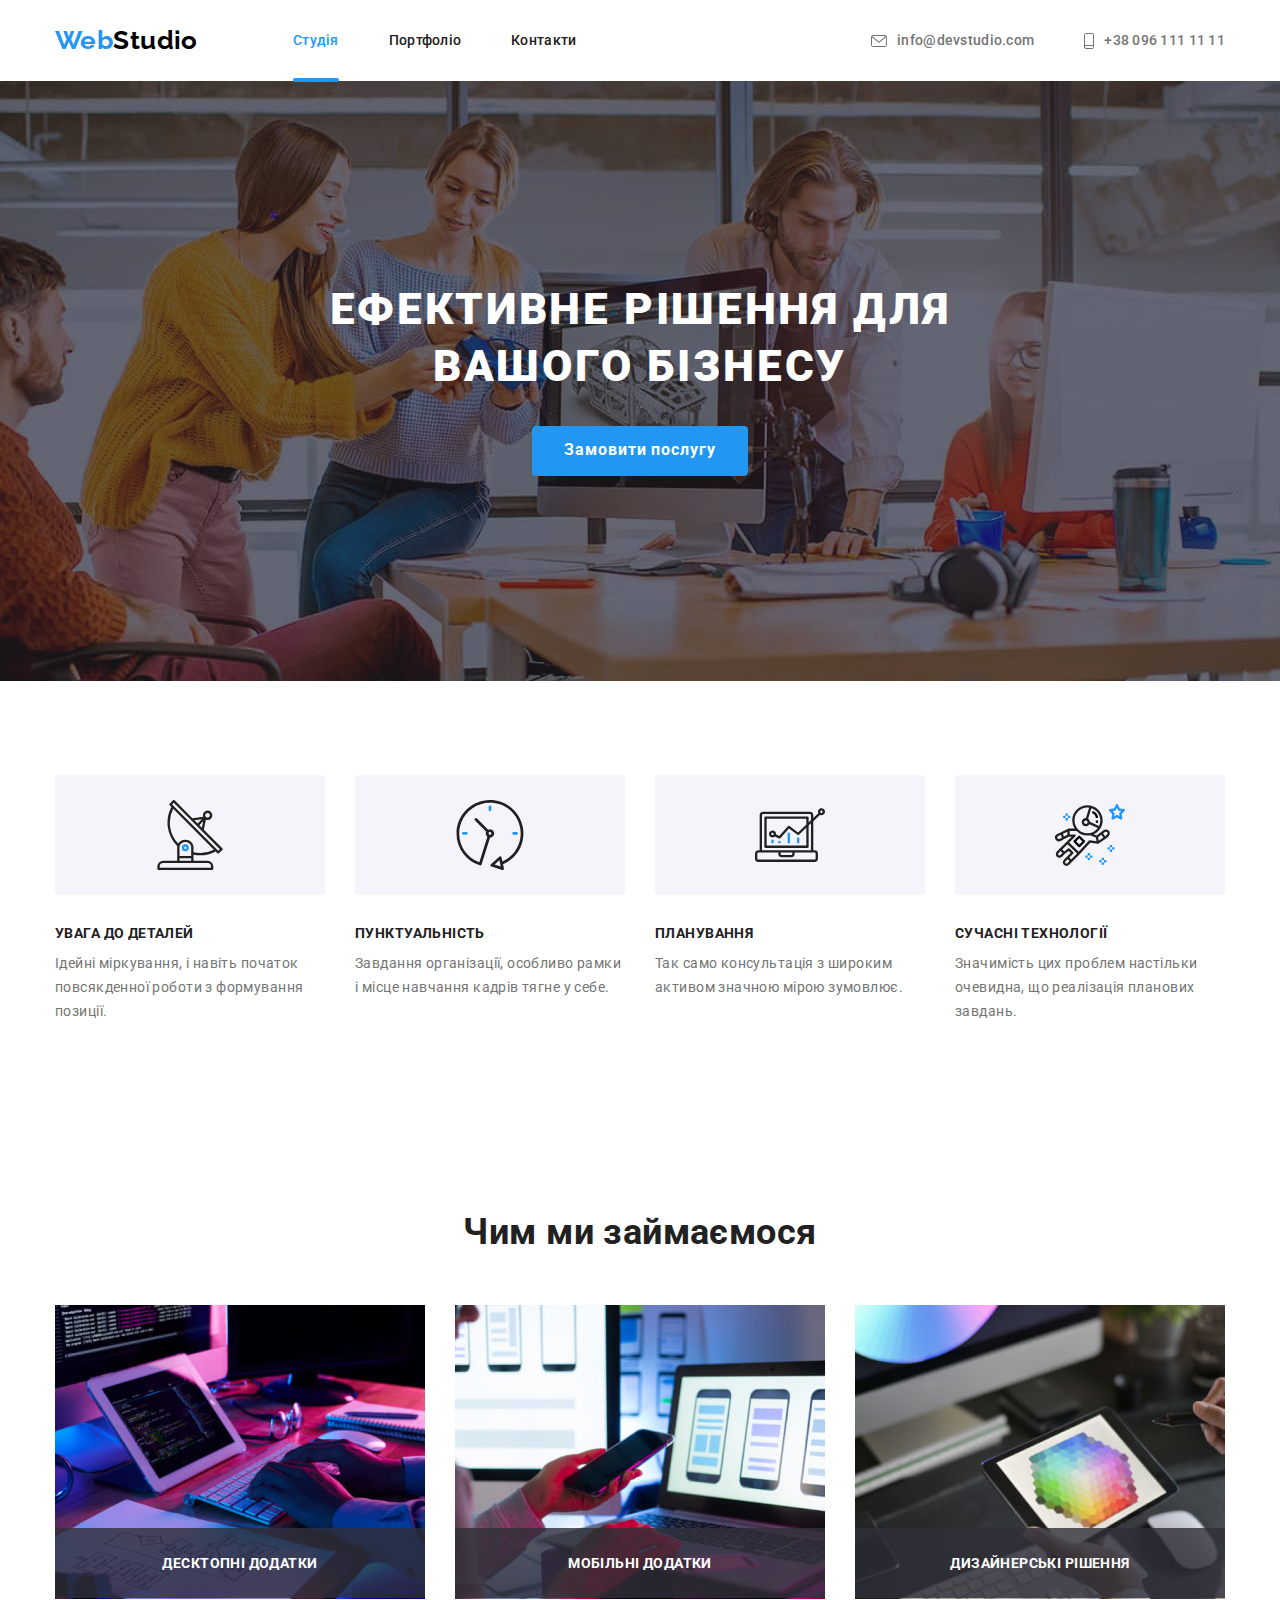
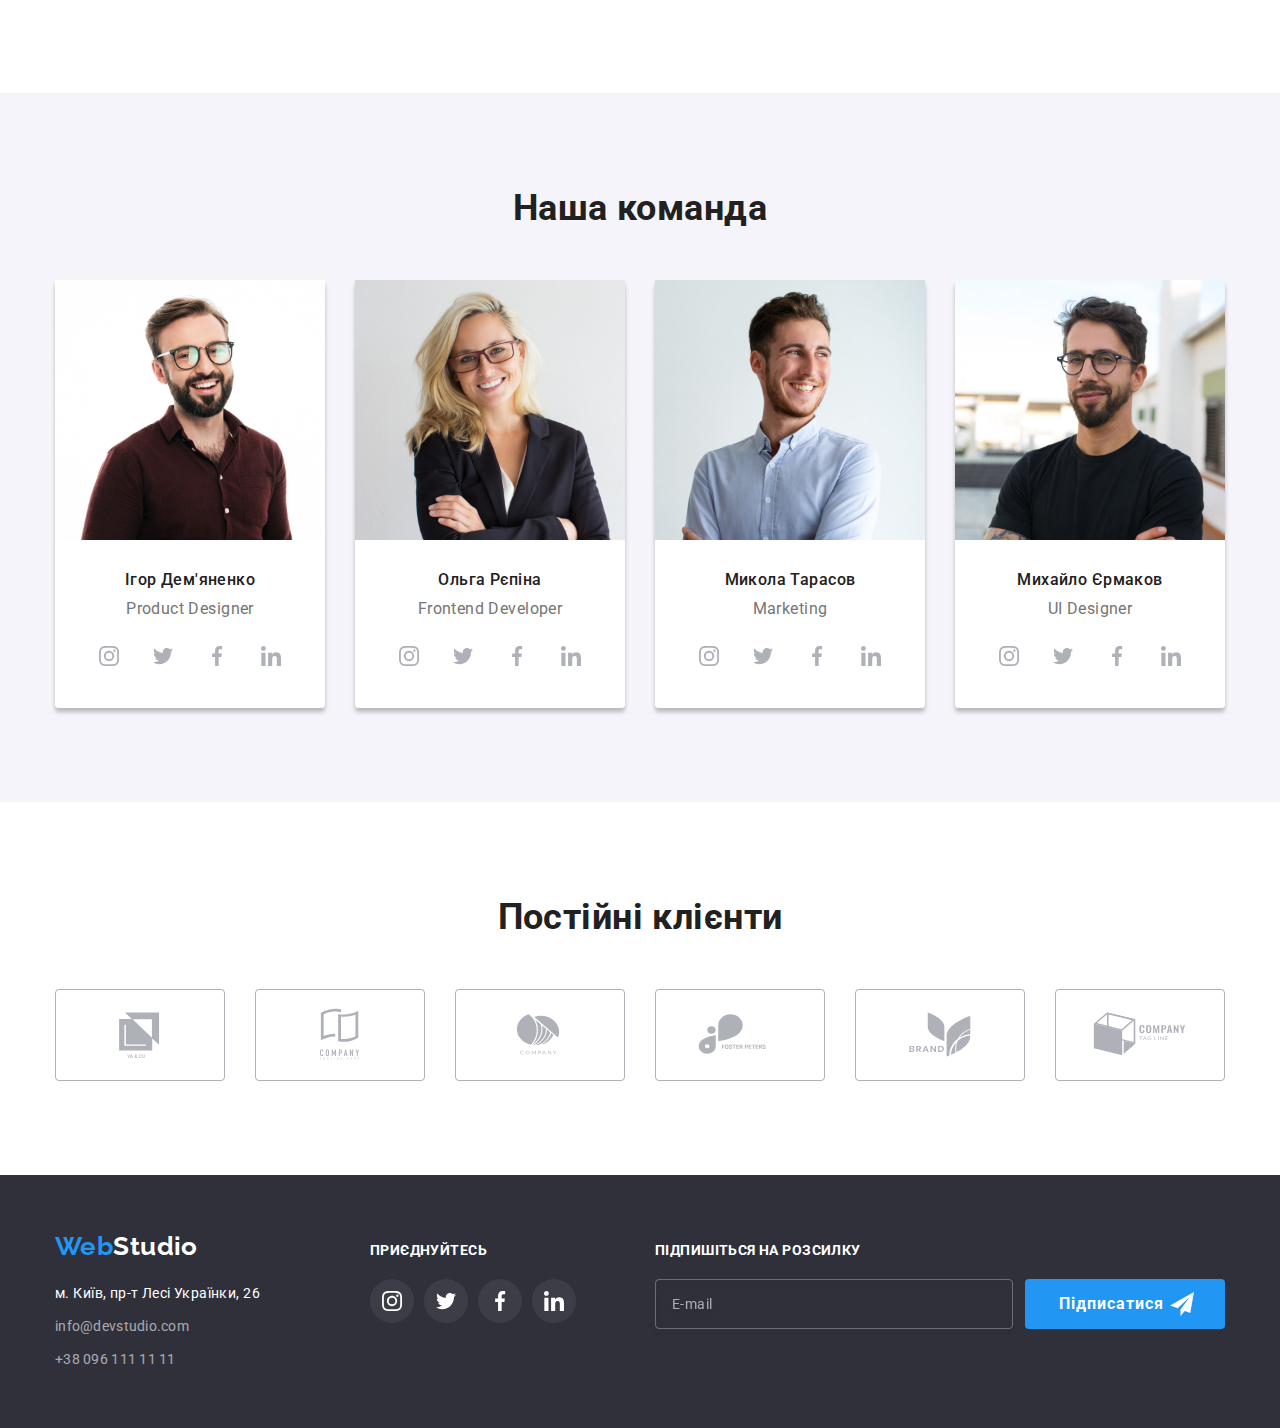
==== commit 39a9e2a6: "131244" ====
--- a/index.html
+++ b/index.html
@@ -13,7 +13,7 @@
     <link rel="stylesheet" href="./index.html">
     <title>Студія</title>
     <link rel="stylesheet" href="https://cdnjs.cloudflare.com/ajax/libs/modern-normalize/1.1.0/modern-normalize.css">
-    <link rel="stylesheet" href="./styles/styles.css">
+    <link rel="stylesheet" href="./css/main.min.css">
 </head>
 
 <body>
@@ -293,11 +293,11 @@
         </section>
     </main>
 
-    <footer>
+    <footer class="footer">
         <div class="container footer__box">
             <div>
                 <a href="./index.html" class="foooter__logo">Web<span class="foooter__logostudio">Studio</span></a>
-                <address">
+                <address>
                     <p class="footer__adress">м. Київ, пр-т Лесі Українки, 26</p>
                     <ul class="footer__contacts">
                         <li><a href="mailto:info@devstudio.com" class="footer__linked">info@devstudio.com</a></li>
--- a/css/main.min.css
+++ b/css/main.min.css
@@ -0,0 +1 @@
+.visually__hidden{position:absolute;width:1px;height:1px;margin:-1px;border:0;padding:0;white-space:nowrap;-webkit-clip-path:inset(100%);clip-path:inset(100%);clip:rect(0 0 0 0);overflow:hidden}html{box-sizing:border-box}*,*::before,*::after{box-sizing:inherit;list-style:none}img{display:block;max-width:100%;height:auto}.section{padding-top:94px;padding-bottom:94px}body{font-family:"Roboto",sans-serif;background-color:var(--title-primary-fon);color:var(--primary-text-color);letter-spacing:.03em;font-size:14px}:root{--primary-text-color: #212121;--title-text-color: #757575;--accent-color: #2196F3;--title-primary-fon: #FFFFFF;--fon-teamm: #F5F4FA;--fon-logostudio: #000000;--background-color: #2F303A;--button-active: #188CE8;--contacts-footer: #FFFFFF99;--border-color: rgba(255, 255, 255, 0);--header-portfolio: #ECECEC;--border-portfolio: #EEEEEE;--background-hero: #C4C4C4;--border-klient-color: #AFB1B8;--work-img-title-color: rgba(47, 48, 58, 80%);--portfolio-animation: rgba(33, 150, 243, 90%);--background-color-shadov: rgba(0, 0, 0, 0.25);--modal-border-color: rgba(33, 33, 33, 0.2);--placeholder-color: rgba(117, 117, 117, 0.5);--footer-placeholder-color: rgba(255, 255, 255, 0.6);--modal-input-contract-color: rgba(33, 150, 243, 1)}h1,h2,h3,p{margin-top:0%;margin-bottom:0%}ul{-webkit-padding-start:0px;padding-inline-start:0px;margin:0}a{text-decoration:none}.container{width:1200px;margin-left:auto;margin-right:auto;padding:0px 15px}.button{cursor:pointer;color:var(--button-color);font-weight:500;font-size:16px;line-height:1.6;font-Family:"Roboto",sans-serif;border-radius:4px;border-color:var(--border-color);padding:6px 22px;transition-property:color,background-color,box-shadow;transition-duration:250ms;transition-timing-function:cubic-bezier(0.4, 0, 0.2, 1)}.button:hover,.button:focus,.button:active{color:var(--title-primary-fon);background-color:var(--accent-color);box-shadow:0 4px 4px var(--background-color-shadov)}.portfolio__nav{display:flex;justify-content:center;margin-top:0;margin-bottom:50px}.portfolio__item{display:block}.portfolio__item:not(:last-child){margin-right:8px}.portfolio{display:flex;flex-wrap:wrap}.portfolio__elements{width:370px;margin-right:30px;margin-bottom:30px;transition-property:box-shadow;transition-duration:250ms;transition-timing-function:cubic-bezier(0.4, 0, 0.2, 1)}.portfolio__elements:hover,.portfolio__elements:focus{box-shadow:0 4px 4px var(--background-color-shadov)}.portfolio__elements:nth-last-child(-n+3){margin-bottom:0px}.portfolio__elements:nth-child(3n){margin-right:0}.portfolio__text{padding:24px;border:1px solid var(--border-portfolio)}.portfolio__title{font-weight:700;font-size:18px;line-height:2;letter-spacing:.06em;color:var(--background-color)}.portfolio__subtitle{color:var(--title-text-color);font-size:16px;line-height:1.8}.portfolio__items:not(:last-child){margin-bottom:4px}.portfolio__relative{position:relative;overflow:hidden}.portfolio__absolute{position:absolute;top:0;left:0;width:370px;height:294px;background-color:var(--portfolio-animation);transform:translatey(100%);transition:transform 250ms ease}.portfolio__absolute>h3{font-weight:400;font-size:18px;line-height:1.5;color:var(--title-primary-fon);margin:63px 24px}.portfolio__elements:hover .portfolio__absolute{transform:translatex(0)}.backdrop{position:fixed;top:0;left:0;width:100%;height:100%;background-color:var(--background-color-shadov);opacity:1;transition:opacity 250ms cubic-bezier(0.4, 0, 0.2, 1)}.is-hidden{opacity:0;pointer-events:none}.is-hidden .modal{transform:translate(-50%, -50%) scale(1)}.modal{position:absolute;top:50%;left:50%;width:530px;height:581px;padding:40px;border-radius:4px;background-color:var(--title-primary-fon);box-shadow:0 4px 4px var(--background-color-shadov);transform:translate(-50%, -50%) scale(1);transition:transform 250ms cubic-bezier(0.4, 0, 0.2, 1)}.modal__close{width:100%;height:100%}.modal__button{position:absolute;top:1.5%;left:93%;width:30px;height:30px;background-color:#fff;border-radius:50%;border:1px solid rgba(0,0,0,.1);cursor:pointer}.modal__button:hover,.modal__button:focus{fill:var(--accent-color)}.modal__title{font-weight:700;font-size:20px;line-height:1.2;text-align:center;margin-bottom:12px}.modal__input{width:100%;height:40px;border:1px solid var(--modal-border-color);border-radius:4px;padding-top:11px;padding-bottom:11px;padding-left:42px;cursor:pointer;outline:none;transition-duration:250ms;transition-timing-function:cubic-bezier(0.4, 0, 0.2, 1)}.modal__input:hover~svg,.modal__input:focus~svg{fill:#188ce8}.modal__textarea{width:100%;height:120px;border:1px solid var(--modal-border-color);border-radius:4px;padding:12px 16px;resize:none;cursor:pointer;outline:none;margin-bottom:20px;transition-duration:250ms;transition-timing-function:cubic-bezier(0.4, 0, 0.2, 1)}.modal__textarea:hover,.modal__textarea:focus{border-color:var(--accent-color)}.modal__textarea::-moz-placeholder{font-weight:400;font-size:12px;line-height:1.2;letter-spacing:.01em;color:var(--placeholder-color)}.modal__textarea:-ms-input-placeholder{font-weight:400;font-size:12px;line-height:1.2;letter-spacing:.01em;color:var(--placeholder-color)}.modal__textarea::placeholder{font-weight:400;font-size:12px;line-height:1.2;letter-spacing:.01em;color:var(--placeholder-color)}.modal__group{margin-bottom:10px}.modal__group label{display:block;margin-bottom:4px;font-size:12px;line-height:1.2;letter-spacing:.01em;text-align:left;color:var(--title-text-color)}.modal__comment{margin-bottom:0}.modal__icon{position:absolute;width:18px;height:18px;top:50%;left:12px;transform:translateY(-50%);transition-duration:250ms;transition-timing-function:cubic-bezier(0.4, 0, 0.2, 1)}.modal__wrapper{position:relative}.modal__label{display:flex;justify-content:center;align-items:center;font-weight:400;font-size:14px;line-height:1.7;letter-spacing:.03em;margin-bottom:30px;color:#757575}.modal__chek{display:inline-flex;width:16px;height:15px;border:2px solid var(--primary-text-color);border-radius:2px;margin-right:10px}.checkbox:checked+.modal__chek{border-color:rgba(0,0,0,0);background-image:url(../images/check.svg);background-size:contain;background-origin:border-box;background-repeat:no-repeat;background-position:center}.modal__contract{font-weight:400;font-size:14px;line-height:1.7;letter-spacing:.03em;color:var(--modal-input-contract-color);-webkit-text-decoration-line:underline;text-decoration-line:underline;cursor:pointer}.modal_submit{cursor:pointer;color:var(--title-primary-fon);background-color:var(--accent-color);letter-spacing:.06em;font-weight:700;font-size:16px;line-height:1.8;font-Family:"Roboto",sans-serif;display:flex;min-width:200px;height:50px;border-radius:4px;text-align:center;padding:10px 52px;border:none;margin:auto;transition-property:background-color;transition-duration:250ms;transition-timing-function:cubic-bezier(0.4, 0, 0.2, 1)}.modal_submit:hover,.modal_submit:focus,.modal_submit:active{background-color:var(--button-active);box-shadow:0 4px 4px var(--background-color-shadov)}.footer{background-color:var(--background-color);padding-top:56px;padding-bottom:56px}.footer__box{display:flex;align-items:baseline;justify-content:space-between}.footer__adress{color:var(--title-primary-fon);line-height:1.7;display:block;margin-bottom:9px;font-style:normal}.footer__contacts{text-decoration:none;color:var(--title-text-color);line-height:1.2;letter-spacing:.02em;margin-top:0;margin-bottom:0;font-style:normal}.footer__contacts li:not(:last-child){margin-bottom:9px}.footer__linked{text-decoration:none;color:var(--contacts-footer);line-height:1.7}.foooter__logo{text-decoration:none;font-family:"Raleway",sans-serif;color:var(--accent-color);font-weight:700;font-size:26px;line-height:1.2;margin-right:93px;display:flex;margin-bottom:20px}.foooter__logostudio{color:var(--title-primary-fon)}.footer__list{display:flex;justify-content:center;align-items:center;gap:10px}.footer__items{width:44px;height:44px}.footer__soc{fill:var(--title-primary-fon)}.footer__link{width:100%;height:100%;display:flex;background-color:rgba(255,255,255,.0666666667);border-radius:50%;justify-content:center;align-items:center;transition-duration:250ms;transition-timing-function:cubic-bezier(0.4, 0, 0.2, 1)}.footer__link__link:hover,.footer__link__link:focus{background-color:var(--accent-color)}.footer__text{color:var(--title-primary-fon);font-weight:700;font-size:14px;line-height:1.2;margin-bottom:20px;text-transform:uppercase;display:inline-block}.footer__form{display:flex}.footer__input{display:flex;align-items:center;justify-content:center;width:358px;height:50px;background:rgba(0,0,0,0);padding:15px 16px;border:1px solid rgba(255,255,255,.3);filter:drop-shadow(0px 4px 4px rgba(0, 0, 0, 0.15));border-radius:4px;outline:none;cursor:pointer}.footer__input:focus,.footer__input:hover{color:var(--footer-placeholder-color)}.footer__input::-moz-placeholder{width:47px;height:20px;letter-spacing:.03em;color:var(--footer-placeholder-color)}.footer__input:-ms-input-placeholder{width:47px;height:20px;letter-spacing:.03em;color:var(--footer-placeholder-color)}.footer__input::placeholder{width:47px;height:20px;letter-spacing:.03em;color:var(--footer-placeholder-color)}.footer__button{cursor:pointer;color:var(--title-primary-fon);background-color:var(--accent-color);letter-spacing:.06em;font-weight:700;font-size:16px;line-height:1.9;font-Family:"Roboto",sans-serif;min-width:200px;height:50px;border-radius:4px;text-align:center;padding:10px 24px 10px 34px;border:none;margin-left:12px;display:flex;align-items:center;justify-content:center;transition-property:background-color;transition-duration:250ms;transition-timing-function:cubic-bezier(0.4, 0, 0.2, 1)}.footer__button:hover,.footer__button:focus,.footer__button:active{background-color:var(--button-active)}.footer__icon{width:24px;height:24px;fill:currentColor;margin:auto}.klient__title{font-weight:700;font-size:36px;line-height:1.2;text-align:center;margin-top:0;margin-bottom:50px}.klient__list{display:flex;justify-content:center;align-items:center;gap:30px;-webkit-padding-start:0px;padding-inline-start:0px}.klient__items{width:170px;height:92px;border:1px solid var(--border-klient-color);border-radius:4px;transition-property:border-color;transition-duration:250ms;transition-timing-function:cubic-bezier(0.4, 0, 0.2, 1)}.klient__items:hover,.klient__items:focus{fill:var(--accent-color);border-color:var(--accent-color)}.klient__link{width:100%;height:100%;display:flex;justify-content:center;align-items:center;padding:16px 32px;fill:var(--border-klient-color);transition-duration:250ms;transition-timing-function:cubic-bezier(0.4, 0, 0.2, 1)}.klient__link:hover,.klient__link:focus{fill:var(--accent-color);border-color:var(--accent-color)}.team__name{font-weight:700;font-size:36px;line-height:1.2;text-align:center;margin-top:0;margin-bottom:50px}.team__section{background-color:var(--fon-teamm)}.team{display:flex;gap:30px;-webkit-padding-start:0px;padding-inline-start:0px}.team__text{padding-top:30px;padding-bottom:30px;background-color:#fff;border-bottom-left-radius:4px;border-bottom-right-radius:4px}.team__title{font-weight:500;font-size:16px;line-height:1.2;text-align:center;margin-top:0;margin-bottom:10px}.team__subtitle{color:var(--title-text-color);font-size:16px;line-height:1.2;text-align:center;margin-top:0;margin-bottom:16px}.team__socials{display:flex;justify-content:center;align-items:center;gap:10px}.team__items{width:44px;height:44px;justify-content:center}.team__link{width:100%;height:100%;display:flex;border-radius:50%;justify-content:center;align-items:center;color:var(--border-klient-color);transition-duration:250ms;transition-timing-function:cubic-bezier(0.4, 0, 0.2, 1)}.team__card{width:270px;height:428px;box-shadow:0 4px 4px var(--background-color-shadov);border-radius:4px}.team__link:hover,.team__link:focus{background-color:var(--accent-color);color:#fff}.team__icons{fill:currentColor}.work{display:flex;gap:30px;-webkit-padding-start:0px;padding-inline-start:0px}.work__title{font-weight:700;font-size:36px;line-height:1.2;text-align:center;margin-top:0;margin-bottom:50px}.work__name{display:flex;color:var(--title-primary-fon);font-weight:700;font-size:14px;line-height:1.2;text-align:center;justify-content:center;align-items:center;text-transform:uppercase}.work__list{position:relative;display:block}.work__box{position:absolute;display:flex;top:76%;right:0%;width:370px;height:70px;text-align:center;justify-content:center;background-color:var(--work-img-title-color)}.features{display:flex}.features__box:not(:first-child){margin-left:30px}.features__block{display:flex;width:270px;height:120px;justify-content:center;border-radius:4px;background-color:var(--fon-teamm);margin-bottom:30px}.features__icon{margin:25px 100px}.features__subtitle{color:var(--title-text-color);line-height:1.7;margin-top:0;margin-bottom:0}.features__title{font-weight:700;line-height:1.2;font-size:14px;margin-top:0;margin-bottom:10px}.hero{max-width:1600px;height:600px;margin-left:auto;margin-right:auto;text-align:center;padding-top:200px;padding-bottom:200px;background-image:linear-gradient(rgba(47, 48, 58, 0.4), rgba(47, 48, 58, 0.4)),url("../images/hero.jpg");background-repeat:no-repeat;background-position:center;background-size:cover;background-color:var(--background-hero)}.hero__title{color:var(--title-primary-fon);letter-spacing:.06em;text-align:center;font-weight:900;font-size:44px;line-height:1.3;margin-top:0%;margin-bottom:30px}.hero__button{cursor:pointer;color:var(--title-primary-fon);background-color:var(--accent-color);letter-spacing:.06em;font-weight:700;font-size:16px;line-height:1.8;font-Family:"Roboto",sans-serif;display:inline-block;min-width:216px;height:50px;border-radius:4px;text-align:center;padding:10px 32px;border:none;transition-property:background-color;transition-duration:250ms;transition-timing-function:cubic-bezier(0.4, 0, 0.2, 1)}.hero__button:focus,.hero__button:hover,.hero__button:active{background-color:var(--button-active)}.header__logo{text-decoration:none;font-family:"Raleway",sans-serif;color:var(--accent-color);font-weight:700;font-size:26px;line-height:1.2;margin-right:93px;width:145px;padding-top:25px;padding-bottom:25px;display:flex}.header__logostudio{color:var(--fon-logostudio)}.header__link.header__current{color:var(--accent-color)}.header__portfolio{border-bottom:1px solid var(--header-portfolio)}.header{width:1200px;margin-left:auto;margin-right:auto;padding:0px 15px}.header__container{display:flex;align-items:center}.header__list{display:flex;margin-left:auto;margin-bottom:0;margin-top:0;align-items:center}.header__contacts{text-decoration:none;color:var(--title-text-color);font-weight:500;line-height:1.2;letter-spacing:.02em;padding-top:32px;padding-bottom:32px;display:flex;align-items:center;transition-duration:250ms;transition-timing-function:cubic-bezier(0.4, 0, 0.2, 1)}.header__list .header__items:not(:last-child){margin-right:50px}.header__nav{display:flex;list-style:none;margin:0}.header__nav .item:not(:last-child){margin-right:50px}.header__nav .header__link:hover,.header__nav .header__link:focus,.header__list .header__contacts:hover,.header__list .header__contacts:focus{color:var(--accent-color)}.header__link{color:var(--primary-text-color);text-decoration:none;font-size:14px;line-height:1.2;font-weight:500;letter-spacing:.02em;display:block;padding-top:32px;padding-bottom:32px;transition-property:color;transition-duration:250ms;transition-timing-function:cubic-bezier(0.4, 0, 0.2, 1)}.header__link.header__current{position:relative}.header__current::after{content:"";position:absolute;left:0;bottom:0;border-radius:2px;display:block;width:100%;height:4px;background-color:var(--accent-color);transform:translateY(1px)}.header__phone{width:10px;height:16px;margin-right:10px;fill:currentColor;border-radius:2px;display:inline-flex;transition-property:box-shadow;transition-duration:250ms;transition-timing-function:cubic-bezier(0.4, 0, 0.2, 1)}.header__letter{width:16px;height:12px;margin-right:10px;fill:currentColor;border-radius:2px;display:inline-flex;transition-property:box-shadow;transition-duration:250ms;transition-timing-function:cubic-bezier(0.4, 0, 0.2, 1)}.header__contacts:hover>.header__letter,.header__contacts:focus>.header__letter,.header__contacts:hover>.header__phone,.header__contacts:focus>.header__phone{box-shadow:0 4px 4px var(--background-color-shadov)}/*# sourceMappingURL=main.min.css.map */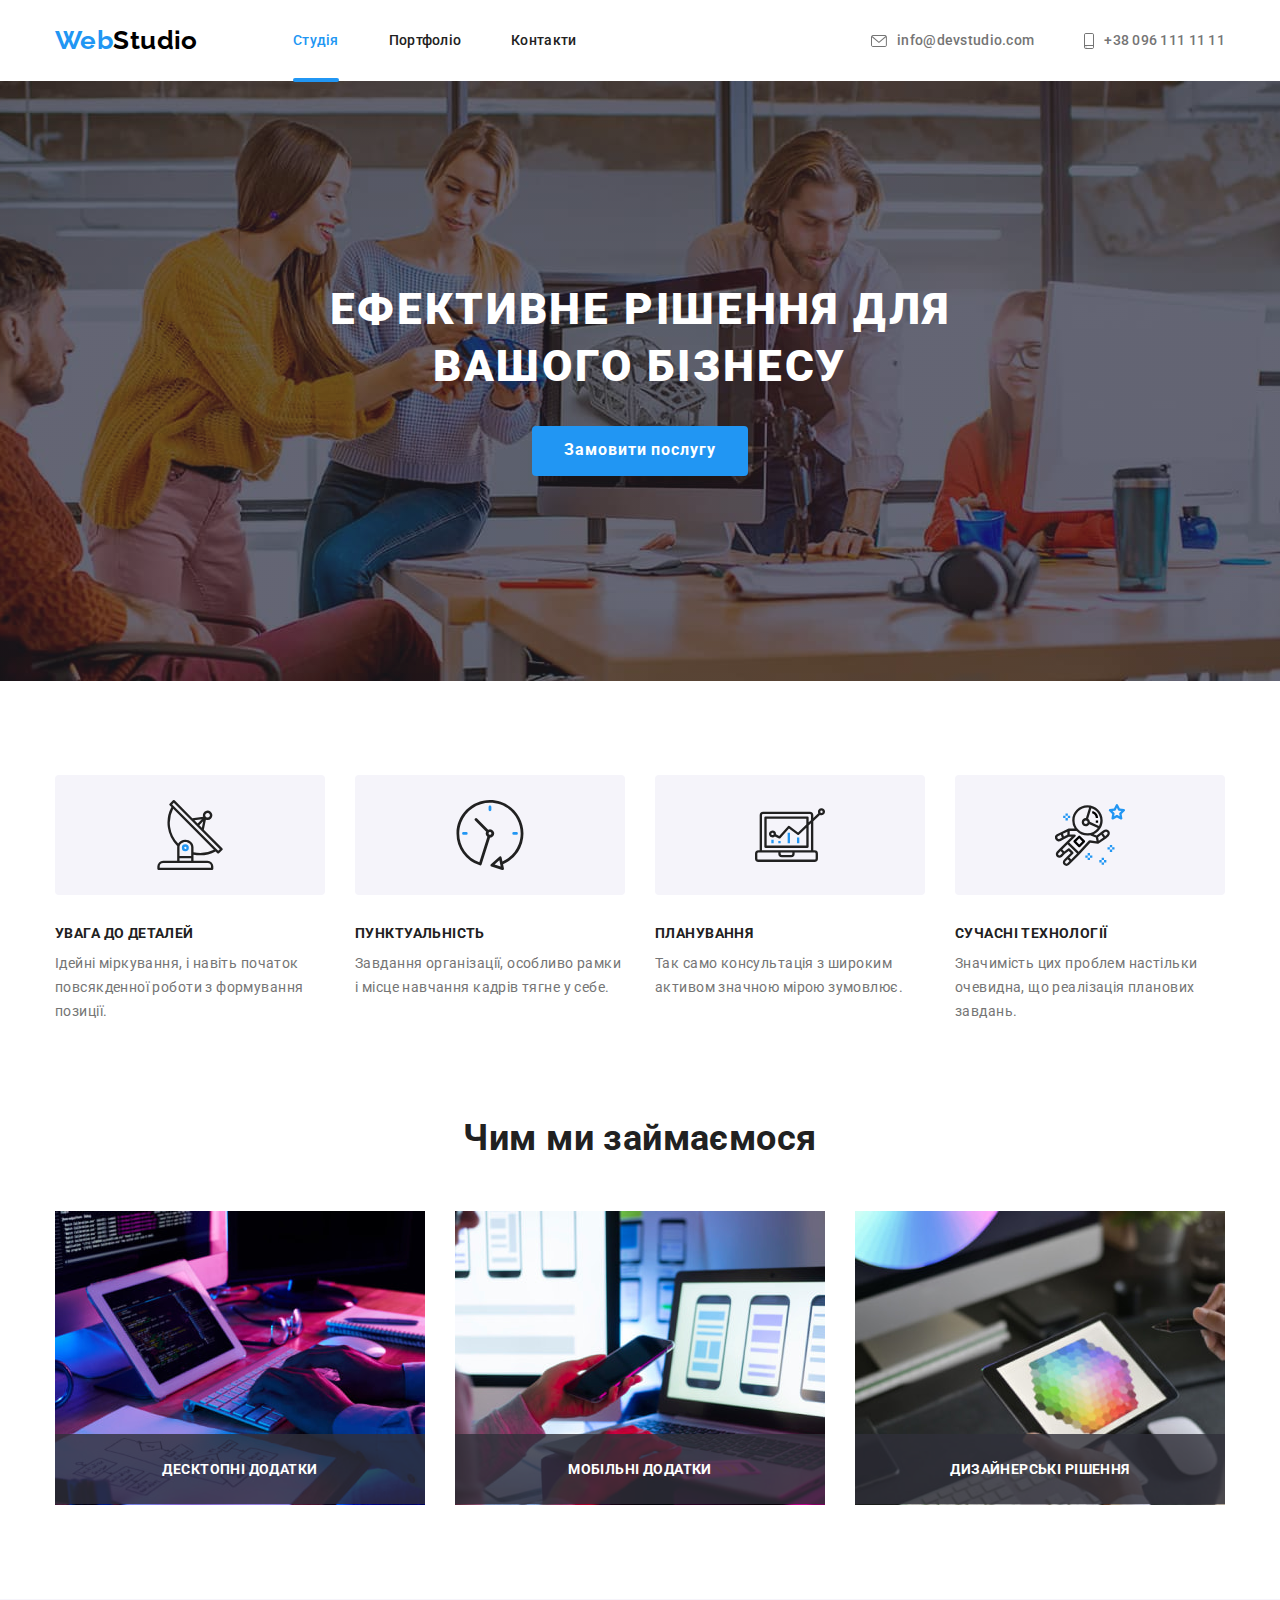
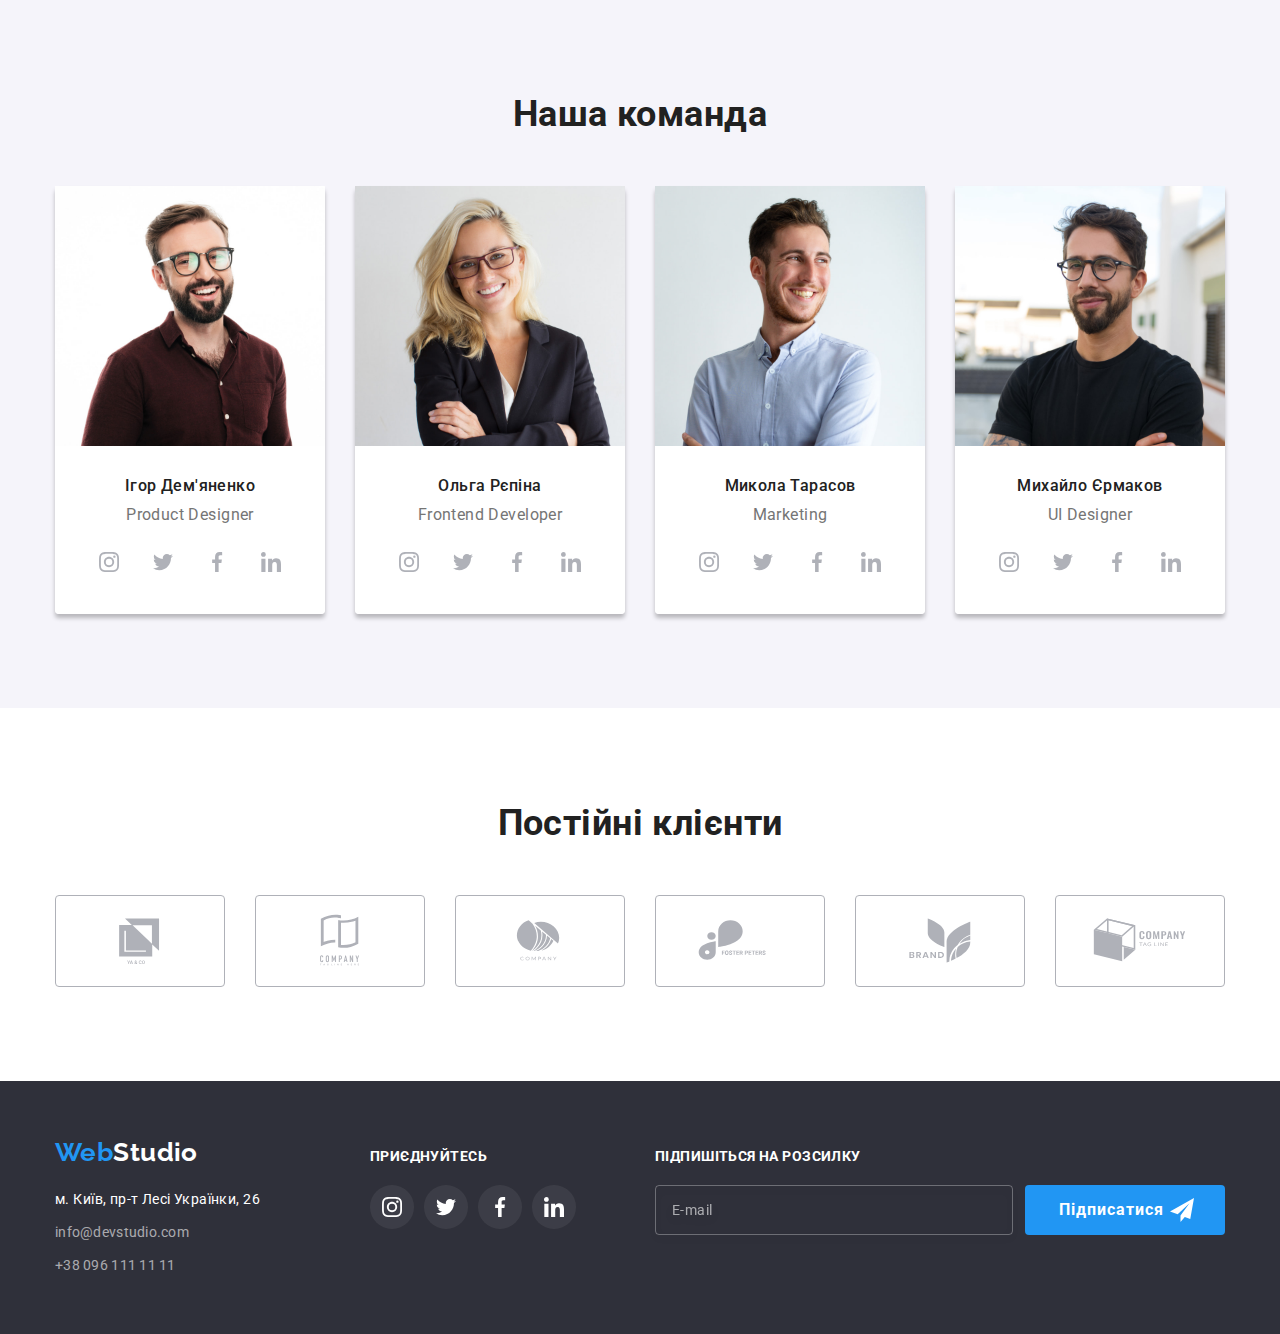
==== commit fdf9d117: "2463576" ====
--- a/index.html
+++ b/index.html
@@ -50,10 +50,10 @@
             </div>
         </section>
 
-        <section class="section">
+        <section class="section features">
             <div class="container">
                 <h2 class="visually__hidden">Характерні риси</h2>
-                <ul class="features">
+                <ul class="features__list">
                     <li class="features__box">
                         <div class="features__block">
                             <svg class="features__icon" width="70" height="70">
--- a/css/main.min.css
+++ b/css/main.min.css
@@ -1 +1 @@
-.visually__hidden{position:absolute;width:1px;height:1px;margin:-1px;border:0;padding:0;white-space:nowrap;-webkit-clip-path:inset(100%);clip-path:inset(100%);clip:rect(0 0 0 0);overflow:hidden}html{box-sizing:border-box}*,*::before,*::after{box-sizing:inherit;list-style:none}img{display:block;max-width:100%;height:auto}.section{padding-top:94px;padding-bottom:94px}body{font-family:"Roboto",sans-serif;background-color:var(--title-primary-fon);color:var(--primary-text-color);letter-spacing:.03em;font-size:14px}:root{--primary-text-color: #212121;--title-text-color: #757575;--accent-color: #2196F3;--title-primary-fon: #FFFFFF;--fon-teamm: #F5F4FA;--fon-logostudio: #000000;--background-color: #2F303A;--button-active: #188CE8;--contacts-footer: #FFFFFF99;--border-color: rgba(255, 255, 255, 0);--header-portfolio: #ECECEC;--border-portfolio: #EEEEEE;--background-hero: #C4C4C4;--border-klient-color: #AFB1B8;--work-img-title-color: rgba(47, 48, 58, 80%);--portfolio-animation: rgba(33, 150, 243, 90%);--background-color-shadov: rgba(0, 0, 0, 0.25);--modal-border-color: rgba(33, 33, 33, 0.2);--placeholder-color: rgba(117, 117, 117, 0.5);--footer-placeholder-color: rgba(255, 255, 255, 0.6);--modal-input-contract-color: rgba(33, 150, 243, 1)}h1,h2,h3,p{margin-top:0%;margin-bottom:0%}ul{-webkit-padding-start:0px;padding-inline-start:0px;margin:0}a{text-decoration:none}.container{width:1200px;margin-left:auto;margin-right:auto;padding:0px 15px}.button{cursor:pointer;color:var(--button-color);font-weight:500;font-size:16px;line-height:1.6;font-Family:"Roboto",sans-serif;border-radius:4px;border-color:var(--border-color);padding:6px 22px;transition-property:color,background-color,box-shadow;transition-duration:250ms;transition-timing-function:cubic-bezier(0.4, 0, 0.2, 1)}.button:hover,.button:focus,.button:active{color:var(--title-primary-fon);background-color:var(--accent-color);box-shadow:0 4px 4px var(--background-color-shadov)}.portfolio__nav{display:flex;justify-content:center;margin-top:0;margin-bottom:50px}.portfolio__item{display:block}.portfolio__item:not(:last-child){margin-right:8px}.portfolio{display:flex;flex-wrap:wrap}.portfolio__elements{width:370px;margin-right:30px;margin-bottom:30px;transition-property:box-shadow;transition-duration:250ms;transition-timing-function:cubic-bezier(0.4, 0, 0.2, 1)}.portfolio__elements:hover,.portfolio__elements:focus{box-shadow:0 4px 4px var(--background-color-shadov)}.portfolio__elements:nth-last-child(-n+3){margin-bottom:0px}.portfolio__elements:nth-child(3n){margin-right:0}.portfolio__text{padding:24px;border:1px solid var(--border-portfolio)}.portfolio__title{font-weight:700;font-size:18px;line-height:2;letter-spacing:.06em;color:var(--background-color)}.portfolio__subtitle{color:var(--title-text-color);font-size:16px;line-height:1.8}.portfolio__items:not(:last-child){margin-bottom:4px}.portfolio__relative{position:relative;overflow:hidden}.portfolio__absolute{position:absolute;top:0;left:0;width:370px;height:294px;background-color:var(--portfolio-animation);transform:translatey(100%);transition:transform 250ms ease}.portfolio__absolute>h3{font-weight:400;font-size:18px;line-height:1.5;color:var(--title-primary-fon);margin:63px 24px}.portfolio__elements:hover .portfolio__absolute{transform:translatex(0)}.backdrop{position:fixed;top:0;left:0;width:100%;height:100%;background-color:var(--background-color-shadov);opacity:1;transition:opacity 250ms cubic-bezier(0.4, 0, 0.2, 1)}.is-hidden{opacity:0;pointer-events:none}.is-hidden .modal{transform:translate(-50%, -50%) scale(1)}.modal{position:absolute;top:50%;left:50%;width:530px;height:581px;padding:40px;border-radius:4px;background-color:var(--title-primary-fon);box-shadow:0 4px 4px var(--background-color-shadov);transform:translate(-50%, -50%) scale(1);transition:transform 250ms cubic-bezier(0.4, 0, 0.2, 1)}.modal__close{width:100%;height:100%}.modal__button{position:absolute;top:1.5%;left:93%;width:30px;height:30px;background-color:#fff;border-radius:50%;border:1px solid rgba(0,0,0,.1);cursor:pointer}.modal__button:hover,.modal__button:focus{fill:var(--accent-color)}.modal__title{font-weight:700;font-size:20px;line-height:1.2;text-align:center;margin-bottom:12px}.modal__input{width:100%;height:40px;border:1px solid var(--modal-border-color);border-radius:4px;padding-top:11px;padding-bottom:11px;padding-left:42px;cursor:pointer;outline:none;transition-duration:250ms;transition-timing-function:cubic-bezier(0.4, 0, 0.2, 1)}.modal__input:hover~svg,.modal__input:focus~svg{fill:#188ce8}.modal__textarea{width:100%;height:120px;border:1px solid var(--modal-border-color);border-radius:4px;padding:12px 16px;resize:none;cursor:pointer;outline:none;margin-bottom:20px;transition-duration:250ms;transition-timing-function:cubic-bezier(0.4, 0, 0.2, 1)}.modal__textarea:hover,.modal__textarea:focus{border-color:var(--accent-color)}.modal__textarea::-moz-placeholder{font-weight:400;font-size:12px;line-height:1.2;letter-spacing:.01em;color:var(--placeholder-color)}.modal__textarea:-ms-input-placeholder{font-weight:400;font-size:12px;line-height:1.2;letter-spacing:.01em;color:var(--placeholder-color)}.modal__textarea::placeholder{font-weight:400;font-size:12px;line-height:1.2;letter-spacing:.01em;color:var(--placeholder-color)}.modal__group{margin-bottom:10px}.modal__group label{display:block;margin-bottom:4px;font-size:12px;line-height:1.2;letter-spacing:.01em;text-align:left;color:var(--title-text-color)}.modal__comment{margin-bottom:0}.modal__icon{position:absolute;width:18px;height:18px;top:50%;left:12px;transform:translateY(-50%);transition-duration:250ms;transition-timing-function:cubic-bezier(0.4, 0, 0.2, 1)}.modal__wrapper{position:relative}.modal__label{display:flex;justify-content:center;align-items:center;font-weight:400;font-size:14px;line-height:1.7;letter-spacing:.03em;margin-bottom:30px;color:#757575}.modal__chek{display:inline-flex;width:16px;height:15px;border:2px solid var(--primary-text-color);border-radius:2px;margin-right:10px}.checkbox:checked+.modal__chek{border-color:rgba(0,0,0,0);background-image:url(../images/check.svg);background-size:contain;background-origin:border-box;background-repeat:no-repeat;background-position:center}.modal__contract{font-weight:400;font-size:14px;line-height:1.7;letter-spacing:.03em;color:var(--modal-input-contract-color);-webkit-text-decoration-line:underline;text-decoration-line:underline;cursor:pointer}.modal_submit{cursor:pointer;color:var(--title-primary-fon);background-color:var(--accent-color);letter-spacing:.06em;font-weight:700;font-size:16px;line-height:1.8;font-Family:"Roboto",sans-serif;display:flex;min-width:200px;height:50px;border-radius:4px;text-align:center;padding:10px 52px;border:none;margin:auto;transition-property:background-color;transition-duration:250ms;transition-timing-function:cubic-bezier(0.4, 0, 0.2, 1)}.modal_submit:hover,.modal_submit:focus,.modal_submit:active{background-color:var(--button-active);box-shadow:0 4px 4px var(--background-color-shadov)}.footer{background-color:var(--background-color);padding-top:56px;padding-bottom:56px}.footer__box{display:flex;align-items:baseline;justify-content:space-between}.footer__adress{color:var(--title-primary-fon);line-height:1.7;display:block;margin-bottom:9px;font-style:normal}.footer__contacts{text-decoration:none;color:var(--title-text-color);line-height:1.2;letter-spacing:.02em;margin-top:0;margin-bottom:0;font-style:normal}.footer__contacts li:not(:last-child){margin-bottom:9px}.footer__linked{text-decoration:none;color:var(--contacts-footer);line-height:1.7}.foooter__logo{text-decoration:none;font-family:"Raleway",sans-serif;color:var(--accent-color);font-weight:700;font-size:26px;line-height:1.2;margin-right:93px;display:flex;margin-bottom:20px}.foooter__logostudio{color:var(--title-primary-fon)}.footer__list{display:flex;justify-content:center;align-items:center;gap:10px}.footer__items{width:44px;height:44px}.footer__soc{fill:var(--title-primary-fon)}.footer__link{width:100%;height:100%;display:flex;background-color:rgba(255,255,255,.0666666667);border-radius:50%;justify-content:center;align-items:center;transition-duration:250ms;transition-timing-function:cubic-bezier(0.4, 0, 0.2, 1)}.footer__link__link:hover,.footer__link__link:focus{background-color:var(--accent-color)}.footer__text{color:var(--title-primary-fon);font-weight:700;font-size:14px;line-height:1.2;margin-bottom:20px;text-transform:uppercase;display:inline-block}.footer__form{display:flex}.footer__input{display:flex;align-items:center;justify-content:center;width:358px;height:50px;background:rgba(0,0,0,0);padding:15px 16px;border:1px solid rgba(255,255,255,.3);filter:drop-shadow(0px 4px 4px rgba(0, 0, 0, 0.15));border-radius:4px;outline:none;cursor:pointer}.footer__input:focus,.footer__input:hover{color:var(--footer-placeholder-color)}.footer__input::-moz-placeholder{width:47px;height:20px;letter-spacing:.03em;color:var(--footer-placeholder-color)}.footer__input:-ms-input-placeholder{width:47px;height:20px;letter-spacing:.03em;color:var(--footer-placeholder-color)}.footer__input::placeholder{width:47px;height:20px;letter-spacing:.03em;color:var(--footer-placeholder-color)}.footer__button{cursor:pointer;color:var(--title-primary-fon);background-color:var(--accent-color);letter-spacing:.06em;font-weight:700;font-size:16px;line-height:1.9;font-Family:"Roboto",sans-serif;min-width:200px;height:50px;border-radius:4px;text-align:center;padding:10px 24px 10px 34px;border:none;margin-left:12px;display:flex;align-items:center;justify-content:center;transition-property:background-color;transition-duration:250ms;transition-timing-function:cubic-bezier(0.4, 0, 0.2, 1)}.footer__button:hover,.footer__button:focus,.footer__button:active{background-color:var(--button-active)}.footer__icon{width:24px;height:24px;fill:currentColor;margin:auto}.klient__title{font-weight:700;font-size:36px;line-height:1.2;text-align:center;margin-top:0;margin-bottom:50px}.klient__list{display:flex;justify-content:center;align-items:center;gap:30px;-webkit-padding-start:0px;padding-inline-start:0px}.klient__items{width:170px;height:92px;border:1px solid var(--border-klient-color);border-radius:4px;transition-property:border-color;transition-duration:250ms;transition-timing-function:cubic-bezier(0.4, 0, 0.2, 1)}.klient__items:hover,.klient__items:focus{fill:var(--accent-color);border-color:var(--accent-color)}.klient__link{width:100%;height:100%;display:flex;justify-content:center;align-items:center;padding:16px 32px;fill:var(--border-klient-color);transition-duration:250ms;transition-timing-function:cubic-bezier(0.4, 0, 0.2, 1)}.klient__link:hover,.klient__link:focus{fill:var(--accent-color);border-color:var(--accent-color)}.team__name{font-weight:700;font-size:36px;line-height:1.2;text-align:center;margin-top:0;margin-bottom:50px}.team__section{background-color:var(--fon-teamm)}.team{display:flex;gap:30px;-webkit-padding-start:0px;padding-inline-start:0px}.team__text{padding-top:30px;padding-bottom:30px;background-color:#fff;border-bottom-left-radius:4px;border-bottom-right-radius:4px}.team__title{font-weight:500;font-size:16px;line-height:1.2;text-align:center;margin-top:0;margin-bottom:10px}.team__subtitle{color:var(--title-text-color);font-size:16px;line-height:1.2;text-align:center;margin-top:0;margin-bottom:16px}.team__socials{display:flex;justify-content:center;align-items:center;gap:10px}.team__items{width:44px;height:44px;justify-content:center}.team__link{width:100%;height:100%;display:flex;border-radius:50%;justify-content:center;align-items:center;color:var(--border-klient-color);transition-duration:250ms;transition-timing-function:cubic-bezier(0.4, 0, 0.2, 1)}.team__card{width:270px;height:428px;box-shadow:0 4px 4px var(--background-color-shadov);border-radius:4px}.team__link:hover,.team__link:focus{background-color:var(--accent-color);color:#fff}.team__icons{fill:currentColor}.work{display:flex;gap:30px;-webkit-padding-start:0px;padding-inline-start:0px}.work__title{font-weight:700;font-size:36px;line-height:1.2;text-align:center;margin-top:0;margin-bottom:50px}.work__name{display:flex;color:var(--title-primary-fon);font-weight:700;font-size:14px;line-height:1.2;text-align:center;justify-content:center;align-items:center;text-transform:uppercase}.work__list{position:relative;display:block}.work__box{position:absolute;display:flex;top:76%;right:0%;width:370px;height:70px;text-align:center;justify-content:center;background-color:var(--work-img-title-color)}.features{display:flex}.features__box:not(:first-child){margin-left:30px}.features__block{display:flex;width:270px;height:120px;justify-content:center;border-radius:4px;background-color:var(--fon-teamm);margin-bottom:30px}.features__icon{margin:25px 100px}.features__subtitle{color:var(--title-text-color);line-height:1.7;margin-top:0;margin-bottom:0}.features__title{font-weight:700;line-height:1.2;font-size:14px;margin-top:0;margin-bottom:10px}.hero{max-width:1600px;height:600px;margin-left:auto;margin-right:auto;text-align:center;padding-top:200px;padding-bottom:200px;background-image:linear-gradient(rgba(47, 48, 58, 0.4), rgba(47, 48, 58, 0.4)),url("../images/hero.jpg");background-repeat:no-repeat;background-position:center;background-size:cover;background-color:var(--background-hero)}.hero__title{color:var(--title-primary-fon);letter-spacing:.06em;text-align:center;font-weight:900;font-size:44px;line-height:1.3;margin-top:0%;margin-bottom:30px}.hero__button{cursor:pointer;color:var(--title-primary-fon);background-color:var(--accent-color);letter-spacing:.06em;font-weight:700;font-size:16px;line-height:1.8;font-Family:"Roboto",sans-serif;display:inline-block;min-width:216px;height:50px;border-radius:4px;text-align:center;padding:10px 32px;border:none;transition-property:background-color;transition-duration:250ms;transition-timing-function:cubic-bezier(0.4, 0, 0.2, 1)}.hero__button:focus,.hero__button:hover,.hero__button:active{background-color:var(--button-active)}.header__logo{text-decoration:none;font-family:"Raleway",sans-serif;color:var(--accent-color);font-weight:700;font-size:26px;line-height:1.2;margin-right:93px;width:145px;padding-top:25px;padding-bottom:25px;display:flex}.header__logostudio{color:var(--fon-logostudio)}.header__link.header__current{color:var(--accent-color)}.header__portfolio{border-bottom:1px solid var(--header-portfolio)}.header{width:1200px;margin-left:auto;margin-right:auto;padding:0px 15px}.header__container{display:flex;align-items:center}.header__list{display:flex;margin-left:auto;margin-bottom:0;margin-top:0;align-items:center}.header__contacts{text-decoration:none;color:var(--title-text-color);font-weight:500;line-height:1.2;letter-spacing:.02em;padding-top:32px;padding-bottom:32px;display:flex;align-items:center;transition-duration:250ms;transition-timing-function:cubic-bezier(0.4, 0, 0.2, 1)}.header__list .header__items:not(:last-child){margin-right:50px}.header__nav{display:flex;list-style:none;margin:0}.header__nav .item:not(:last-child){margin-right:50px}.header__nav .header__link:hover,.header__nav .header__link:focus,.header__list .header__contacts:hover,.header__list .header__contacts:focus{color:var(--accent-color)}.header__link{color:var(--primary-text-color);text-decoration:none;font-size:14px;line-height:1.2;font-weight:500;letter-spacing:.02em;display:block;padding-top:32px;padding-bottom:32px;transition-property:color;transition-duration:250ms;transition-timing-function:cubic-bezier(0.4, 0, 0.2, 1)}.header__link.header__current{position:relative}.header__current::after{content:"";position:absolute;left:0;bottom:0;border-radius:2px;display:block;width:100%;height:4px;background-color:var(--accent-color);transform:translateY(1px)}.header__phone{width:10px;height:16px;margin-right:10px;fill:currentColor;border-radius:2px;display:inline-flex;transition-property:box-shadow;transition-duration:250ms;transition-timing-function:cubic-bezier(0.4, 0, 0.2, 1)}.header__letter{width:16px;height:12px;margin-right:10px;fill:currentColor;border-radius:2px;display:inline-flex;transition-property:box-shadow;transition-duration:250ms;transition-timing-function:cubic-bezier(0.4, 0, 0.2, 1)}.header__contacts:hover>.header__letter,.header__contacts:focus>.header__letter,.header__contacts:hover>.header__phone,.header__contacts:focus>.header__phone{box-shadow:0 4px 4px var(--background-color-shadov)}/*# sourceMappingURL=main.min.css.map */+:root{--primary-text-color: #212121;--title-text-color: #757575;--accent-color: #2196F3;--title-primary-fon: #FFFFFF;--fon-teamm: #F5F4FA;--fon-logostudio: #000000;--background-color: #2F303A;--button-active: #188CE8;--contacts-footer: #FFFFFF99;--border-color: rgba(255, 255, 255, 0);--header-portfolio: #ECECEC;--border-portfolio: #EEEEEE;--background-hero: #C4C4C4;--border-klient-color: #AFB1B8;--work-img-title-color: rgba(47, 48, 58, 80%);--portfolio-animation: rgba(33, 150, 243, 90%);--background-color-shadov: rgba(0, 0, 0, 0.25);--modal-border-color: rgba(33, 33, 33, 0.2);--placeholder-color: rgba(117, 117, 117, 0.5);--footer-placeholder-color: rgba(255, 255, 255, 0.6);--modal-input-contract-color: rgba(33, 150, 243, 1)}.visually__hidden{position:absolute;width:1px;height:1px;margin:-1px;border:0;padding:0;white-space:nowrap;-webkit-clip-path:inset(100%);clip-path:inset(100%);clip:rect(0 0 0 0);overflow:hidden}html{box-sizing:border-box}*,*::before,*::after{box-sizing:inherit;list-style:none}img{display:block;max-width:100%;height:auto}.section{padding-top:94px;padding-bottom:94px}body{font-family:"Roboto",sans-serif;background-color:var(--title-primary-fon);color:var(--primary-text-color);letter-spacing:.03em;font-size:14px}h1,h2,h3,p{margin-top:0%;margin-bottom:0%}ul{-webkit-padding-start:0px;padding-inline-start:0px;margin:0}a{text-decoration:none}.container{width:1200px;margin-left:auto;margin-right:auto;padding:0px 15px}.button{cursor:pointer;color:var(--button-color);font-weight:500;font-size:16px;line-height:1.6;font-Family:"Roboto",sans-serif;border-radius:4px;border-color:var(--border-color);padding:6px 22px;transition-property:color,background-color,box-shadow;transition-duration:250ms;transition-timing-function:cubic-bezier(0.4, 0, 0.2, 1)}.button:hover,.button:focus,.button:active{color:var(--title-primary-fon);background-color:var(--accent-color);box-shadow:0 4px 4px var(--background-color-shadov)}.foooter__logo{text-decoration:none;font-family:"Raleway",sans-serif;color:var(--accent-color);font-weight:700;font-size:26px;line-height:1.2;margin-right:93px;display:flex;margin-bottom:20px}.foooter__logostudio{color:var(--title-primary-fon)}.header__logo{text-decoration:none;font-family:"Raleway",sans-serif;color:var(--accent-color);font-weight:700;font-size:26px;line-height:1.2;margin-right:93px;width:145px;padding-top:25px;padding-bottom:25px;display:flex}.header__logostudio{color:var(--fon-logostudio)}.portfolio{display:flex;flex-wrap:wrap}.portfolio__nav{display:flex;justify-content:center;margin-top:0;margin-bottom:50px}.portfolio__item{display:block}.portfolio__item:not(:last-child){margin-right:8px}.portfolio__text{padding:24px;border:1px solid var(--border-portfolio)}.portfolio__title{font-weight:700;font-size:18px;line-height:2;letter-spacing:.06em;color:var(--background-color)}.portfolio__subtitle{color:var(--title-text-color);font-size:16px;line-height:1.8}.portfolio__items:not(:last-child){margin-bottom:4px}.portfolio__relative{position:relative;overflow:hidden}.portfolio__elements{width:370px;margin-right:30px;margin-bottom:30px;transition-property:box-shadow;transition-duration:250ms;transition-timing-function:cubic-bezier(0.4, 0, 0.2, 1)}.portfolio__elements:hover,.portfolio__elements:focus{box-shadow:0 4px 4px var(--background-color-shadov)}.portfolio__elements:nth-last-child(-n+3){margin-bottom:0px}.portfolio__elements:nth-child(3n){margin-right:0}.portfolio__absolute{position:absolute;top:0;left:0;width:370px;height:294px;background-color:var(--portfolio-animation);transform:translatey(100%);transition:transform 250ms ease}.portfolio__absolute>h3{font-weight:400;font-size:18px;line-height:1.5;color:var(--title-primary-fon);margin:63px 24px}.portfolio__elements:hover .portfolio__absolute{transform:translatex(0)}.backdrop{position:fixed;top:0;left:0;width:100%;height:100%;background-color:var(--background-color-shadov);opacity:1;transition:opacity 250ms cubic-bezier(0.4, 0, 0.2, 1)}.is-hidden{opacity:0;pointer-events:none}.is-hidden .modal{transform:translate(-50%, -50%) scale(1)}.modal{position:absolute;top:50%;left:50%;width:530px;height:581px;padding:40px;border-radius:4px;background-color:var(--title-primary-fon);box-shadow:0 4px 4px var(--background-color-shadov);transform:translate(-50%, -50%) scale(1);transition:transform 250ms cubic-bezier(0.4, 0, 0.2, 1)}.modal__close{width:100%;height:100%}.modal__button{position:absolute;top:1.5%;left:93%;width:30px;height:30px;background-color:#fff;border-radius:50%;border:1px solid rgba(0,0,0,.1);cursor:pointer}.modal__button:hover,.modal__button:focus{fill:var(--accent-color)}.modal__title{font-weight:700;font-size:20px;line-height:1.2;text-align:center;margin-bottom:12px}.modal__input{width:100%;height:40px;border:1px solid var(--modal-border-color);border-radius:4px;padding-top:11px;padding-bottom:11px;padding-left:42px;cursor:pointer;outline:none;transition-duration:250ms;transition-timing-function:cubic-bezier(0.4, 0, 0.2, 1)}.modal__input:hover~svg,.modal__input:focus~svg{fill:#188ce8}.modal__textarea{width:100%;height:120px;border:1px solid var(--modal-border-color);border-radius:4px;padding:12px 16px;resize:none;cursor:pointer;outline:none;margin-bottom:20px;transition-duration:250ms;transition-timing-function:cubic-bezier(0.4, 0, 0.2, 1)}.modal__textarea:hover,.modal__textarea:focus{border-color:var(--accent-color)}.modal__textarea::-moz-placeholder{font-weight:400;font-size:12px;line-height:1.2;letter-spacing:.01em;color:var(--placeholder-color)}.modal__textarea:-ms-input-placeholder{font-weight:400;font-size:12px;line-height:1.2;letter-spacing:.01em;color:var(--placeholder-color)}.modal__textarea::placeholder{font-weight:400;font-size:12px;line-height:1.2;letter-spacing:.01em;color:var(--placeholder-color)}.modal__group{margin-bottom:10px}.modal__group label{display:block;margin-bottom:4px;font-size:12px;line-height:1.2;letter-spacing:.01em;text-align:left;color:var(--title-text-color)}.modal__comment{margin-bottom:0}.modal__icon{position:absolute;width:18px;height:18px;top:50%;left:12px;transform:translateY(-50%);transition-duration:250ms;transition-timing-function:cubic-bezier(0.4, 0, 0.2, 1)}.modal__wrapper{position:relative}.modal__label{display:flex;justify-content:center;align-items:center;font-weight:400;font-size:14px;line-height:1.7;letter-spacing:.03em;margin-bottom:30px;color:#757575}.modal__chek{display:inline-flex;width:16px;height:15px;border:2px solid var(--primary-text-color);border-radius:2px;margin-right:10px}.checkbox:checked+.modal__chek{border-color:rgba(0,0,0,0);background-image:url(../images/check.svg);background-size:contain;background-origin:border-box;background-repeat:no-repeat;background-position:center}.modal__contract{font-weight:400;font-size:14px;line-height:1.7;letter-spacing:.03em;color:var(--modal-input-contract-color);-webkit-text-decoration-line:underline;text-decoration-line:underline;cursor:pointer}.modal_submit{cursor:pointer;color:var(--title-primary-fon);background-color:var(--accent-color);letter-spacing:.06em;font-weight:700;font-size:16px;line-height:1.8;font-Family:"Roboto",sans-serif;display:flex;min-width:200px;height:50px;border-radius:4px;text-align:center;padding:10px 52px;border:none;margin:auto;transition-property:background-color;transition-duration:250ms;transition-timing-function:cubic-bezier(0.4, 0, 0.2, 1)}.modal_submit:hover,.modal_submit:focus,.modal_submit:active{background-color:var(--button-active);box-shadow:0 4px 4px var(--background-color-shadov)}.footer{background-color:var(--background-color);padding-top:56px;padding-bottom:56px}.footer__box{display:flex;align-items:baseline;justify-content:space-between}.footer__adress{color:var(--title-primary-fon);line-height:1.7;display:block;margin-bottom:9px;font-style:normal}.footer__contacts{text-decoration:none;color:var(--title-text-color);line-height:1.2;letter-spacing:.02em;margin-top:0;margin-bottom:0;font-style:normal}.footer__contacts li:not(:last-child){margin-bottom:9px}.footer__linked{text-decoration:none;color:var(--contacts-footer);line-height:1.7}.footer__list{display:flex;justify-content:center;align-items:center;gap:10px}.footer__items{width:44px;height:44px}.footer__soc{fill:var(--title-primary-fon)}.footer__link{width:100%;height:100%;display:flex;background-color:rgba(255,255,255,.0666666667);border-radius:50%;justify-content:center;align-items:center;transition-duration:250ms;transition-timing-function:cubic-bezier(0.4, 0, 0.2, 1)}.footer__link:hover,.footer__link:focus{background-color:var(--accent-color)}.footer__text{color:var(--title-primary-fon);font-weight:700;font-size:14px;line-height:1.2;margin-bottom:20px;text-transform:uppercase;display:inline-block}.footer__form{display:flex}.footer__input{display:flex;align-items:center;justify-content:center;width:358px;height:50px;background:rgba(0,0,0,0);padding:15px 16px;border:1px solid rgba(255,255,255,.3);filter:drop-shadow(0px 4px 4px rgba(0, 0, 0, 0.15));border-radius:4px;outline:none;cursor:pointer}.footer__input:focus,.footer__input:hover{color:var(--footer-placeholder-color)}.footer__input::-moz-placeholder{width:47px;height:20px;letter-spacing:.03em;color:var(--footer-placeholder-color)}.footer__input:-ms-input-placeholder{width:47px;height:20px;letter-spacing:.03em;color:var(--footer-placeholder-color)}.footer__input::placeholder{width:47px;height:20px;letter-spacing:.03em;color:var(--footer-placeholder-color)}.footer__button{cursor:pointer;color:var(--title-primary-fon);background-color:var(--accent-color);letter-spacing:.06em;font-weight:700;font-size:16px;line-height:1.9;font-Family:"Roboto",sans-serif;min-width:200px;height:50px;border-radius:4px;text-align:center;padding:10px 24px 10px 34px;border:none;margin-left:12px;display:flex;align-items:center;justify-content:center;transition-property:background-color;transition-duration:250ms;transition-timing-function:cubic-bezier(0.4, 0, 0.2, 1)}.footer__button:hover,.footer__button:focus,.footer__button:active{background-color:var(--button-active)}.footer__icon{width:24px;height:24px;fill:currentColor;margin:auto}.klient__title{font-weight:700;font-size:36px;line-height:1.2;text-align:center;margin-top:0;margin-bottom:50px}.klient__list{display:flex;justify-content:center;align-items:center;gap:30px;-webkit-padding-start:0px;padding-inline-start:0px}.klient__items{width:170px;height:92px;border:1px solid var(--border-klient-color);border-radius:4px;transition-property:border-color;transition-duration:250ms;transition-timing-function:cubic-bezier(0.4, 0, 0.2, 1)}.klient__items:hover,.klient__items:focus{fill:var(--accent-color);border-color:var(--accent-color)}.klient__link{width:100%;height:100%;display:flex;justify-content:center;align-items:center;padding:16px 32px;fill:var(--border-klient-color);transition-duration:250ms;transition-timing-function:cubic-bezier(0.4, 0, 0.2, 1)}.klient__link:hover,.klient__link:focus{fill:var(--accent-color);border-color:var(--accent-color)}.team{display:flex;gap:30px;-webkit-padding-start:0px;padding-inline-start:0px}.team__name{font-weight:700;font-size:36px;line-height:1.2;text-align:center;margin-top:0;margin-bottom:50px}.team__section{background-color:var(--fon-teamm)}.team__text{padding-top:30px;padding-bottom:30px;background-color:#fff;border-bottom-left-radius:4px;border-bottom-right-radius:4px}.team__title{font-weight:500;font-size:16px;line-height:1.2;text-align:center;margin-top:0;margin-bottom:10px}.team__subtitle{color:var(--title-text-color);font-size:16px;line-height:1.2;text-align:center;margin-top:0;margin-bottom:16px}.team__socials{display:flex;justify-content:center;align-items:center;gap:10px}.team__items{width:44px;height:44px;justify-content:center}.team__link{width:100%;height:100%;display:flex;border-radius:50%;justify-content:center;align-items:center;color:var(--border-klient-color);transition-duration:250ms;transition-timing-function:cubic-bezier(0.4, 0, 0.2, 1)}.team__link:hover,.team__link:focus{background-color:var(--accent-color);color:#fff}.team__card{width:270px;height:428px;box-shadow:0 4px 4px var(--background-color-shadov);border-radius:4px}.team__icons{fill:currentColor}.work{display:flex;gap:30px;-webkit-padding-start:0px;padding-inline-start:0px}.work__title{font-weight:700;font-size:36px;line-height:1.2;text-align:center;margin-top:0;margin-bottom:50px}.work__name{display:flex;color:var(--title-primary-fon);font-weight:700;font-size:14px;line-height:1.2;text-align:center;justify-content:center;align-items:center;text-transform:uppercase}.work__list{position:relative;display:block}.work__box{position:absolute;display:flex;top:76%;right:0%;width:370px;height:70px;text-align:center;justify-content:center;background-color:var(--work-img-title-color)}.features{padding-bottom:0}.features__list{display:flex}.features__box:not(:first-child){margin-left:30px}.features__block{display:flex;width:270px;height:120px;justify-content:center;border-radius:4px;background-color:var(--fon-teamm);margin-bottom:30px}.features__icon{margin:25px 100px}.features__subtitle{color:var(--title-text-color);line-height:1.7;margin-top:0;margin-bottom:0}.features__title{font-weight:700;line-height:1.2;font-size:14px;margin-top:0;margin-bottom:10px}.hero{max-width:1600px;height:600px;margin-left:auto;margin-right:auto;text-align:center;padding-top:200px;padding-bottom:200px;background-image:linear-gradient(rgba(47, 48, 58, 0.4), rgba(47, 48, 58, 0.4)),url("../images/hero.jpg");background-repeat:no-repeat;background-position:center;background-size:cover;background-color:var(--background-hero)}.hero__title{color:var(--title-primary-fon);letter-spacing:.06em;text-align:center;font-weight:900;font-size:44px;line-height:1.3;margin-top:0%;margin-bottom:30px}.hero__button{cursor:pointer;color:var(--title-primary-fon);background-color:var(--accent-color);letter-spacing:.06em;font-weight:700;font-size:16px;line-height:1.8;font-Family:"Roboto",sans-serif;display:inline-block;min-width:216px;height:50px;border-radius:4px;text-align:center;padding:10px 32px;border:none;transition-property:background-color;transition-duration:250ms;transition-timing-function:cubic-bezier(0.4, 0, 0.2, 1)}.hero__button:focus,.hero__button:hover,.hero__button:active{background-color:var(--button-active)}.header__link.header__current{color:var(--accent-color)}.header__portfolio{border-bottom:1px solid var(--header-portfolio)}.header{width:1200px;margin-left:auto;margin-right:auto;padding:0px 15px}.header__container{display:flex;align-items:center}.header__list{display:flex;margin-left:auto;margin-bottom:0;margin-top:0;align-items:center}.header__contacts{text-decoration:none;color:var(--title-text-color);font-weight:500;line-height:1.2;letter-spacing:.02em;padding-top:32px;padding-bottom:32px;display:flex;align-items:center;transition-duration:250ms;transition-timing-function:cubic-bezier(0.4, 0, 0.2, 1)}.header__list .header__items:not(:last-child){margin-right:50px}.header__nav{display:flex;list-style:none;margin:0}.header__nav .item:not(:last-child){margin-right:50px}.header__nav .header__link:hover,.header__nav .header__link:focus,.header__list .header__contacts:hover,.header__list .header__contacts:focus{color:var(--accent-color)}.header__link{color:var(--primary-text-color);text-decoration:none;font-size:14px;line-height:1.2;font-weight:500;letter-spacing:.02em;display:block;padding-top:32px;padding-bottom:32px;transition-property:color;transition-duration:250ms;transition-timing-function:cubic-bezier(0.4, 0, 0.2, 1)}.header__link.header__current{position:relative}.header__current::after{content:"";position:absolute;left:0;bottom:0;border-radius:2px;display:block;width:100%;height:4px;background-color:var(--accent-color);transform:translateY(1px)}.header__phone{width:10px;height:16px;margin-right:10px;fill:currentColor;border-radius:2px;display:inline-flex;transition-property:box-shadow;transition-duration:250ms;transition-timing-function:cubic-bezier(0.4, 0, 0.2, 1)}.header__letter{width:16px;height:12px;margin-right:10px;fill:currentColor;border-radius:2px;display:inline-flex;transition-property:box-shadow;transition-duration:250ms;transition-timing-function:cubic-bezier(0.4, 0, 0.2, 1)}.header__contacts:hover>.header__letter,.header__contacts:focus>.header__letter,.header__contacts:hover>.header__phone,.header__contacts:focus>.header__phone{box-shadow:0 4px 4px var(--background-color-shadov)}/*# sourceMappingURL=main.min.css.map */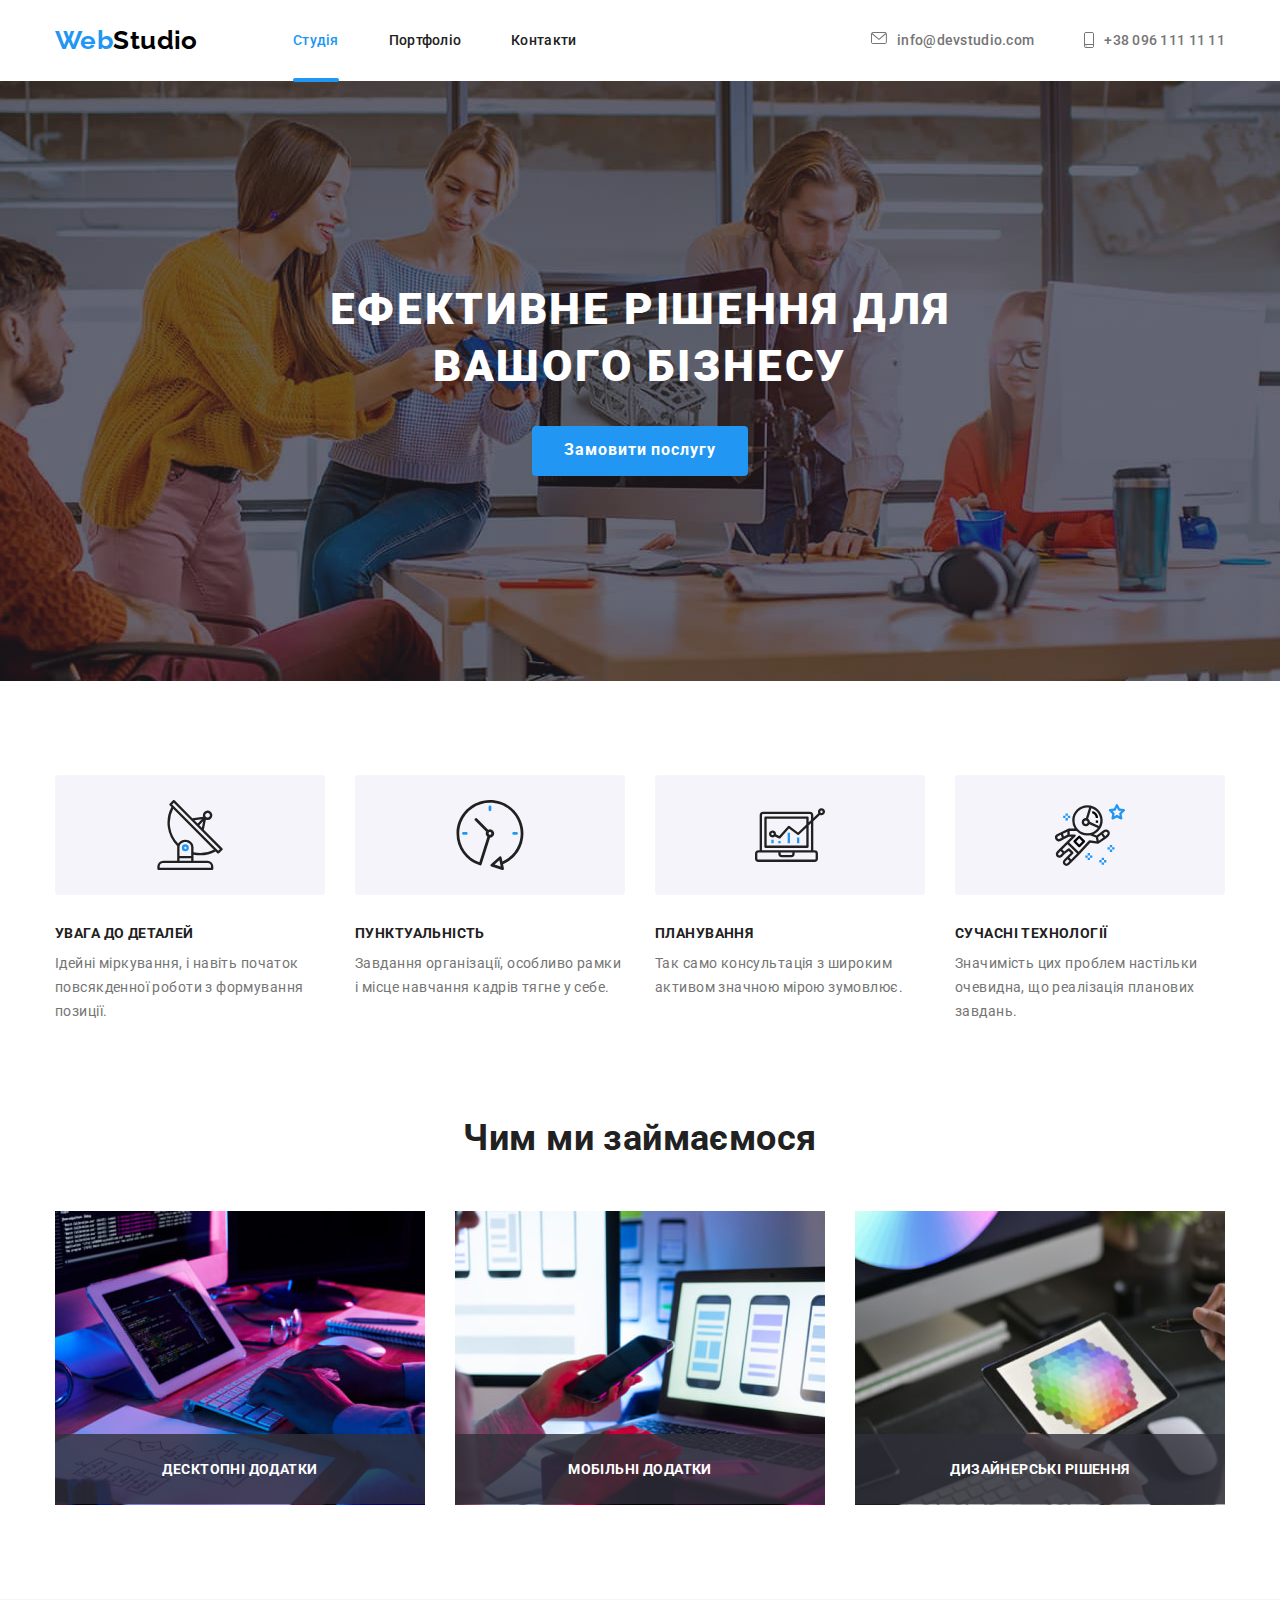
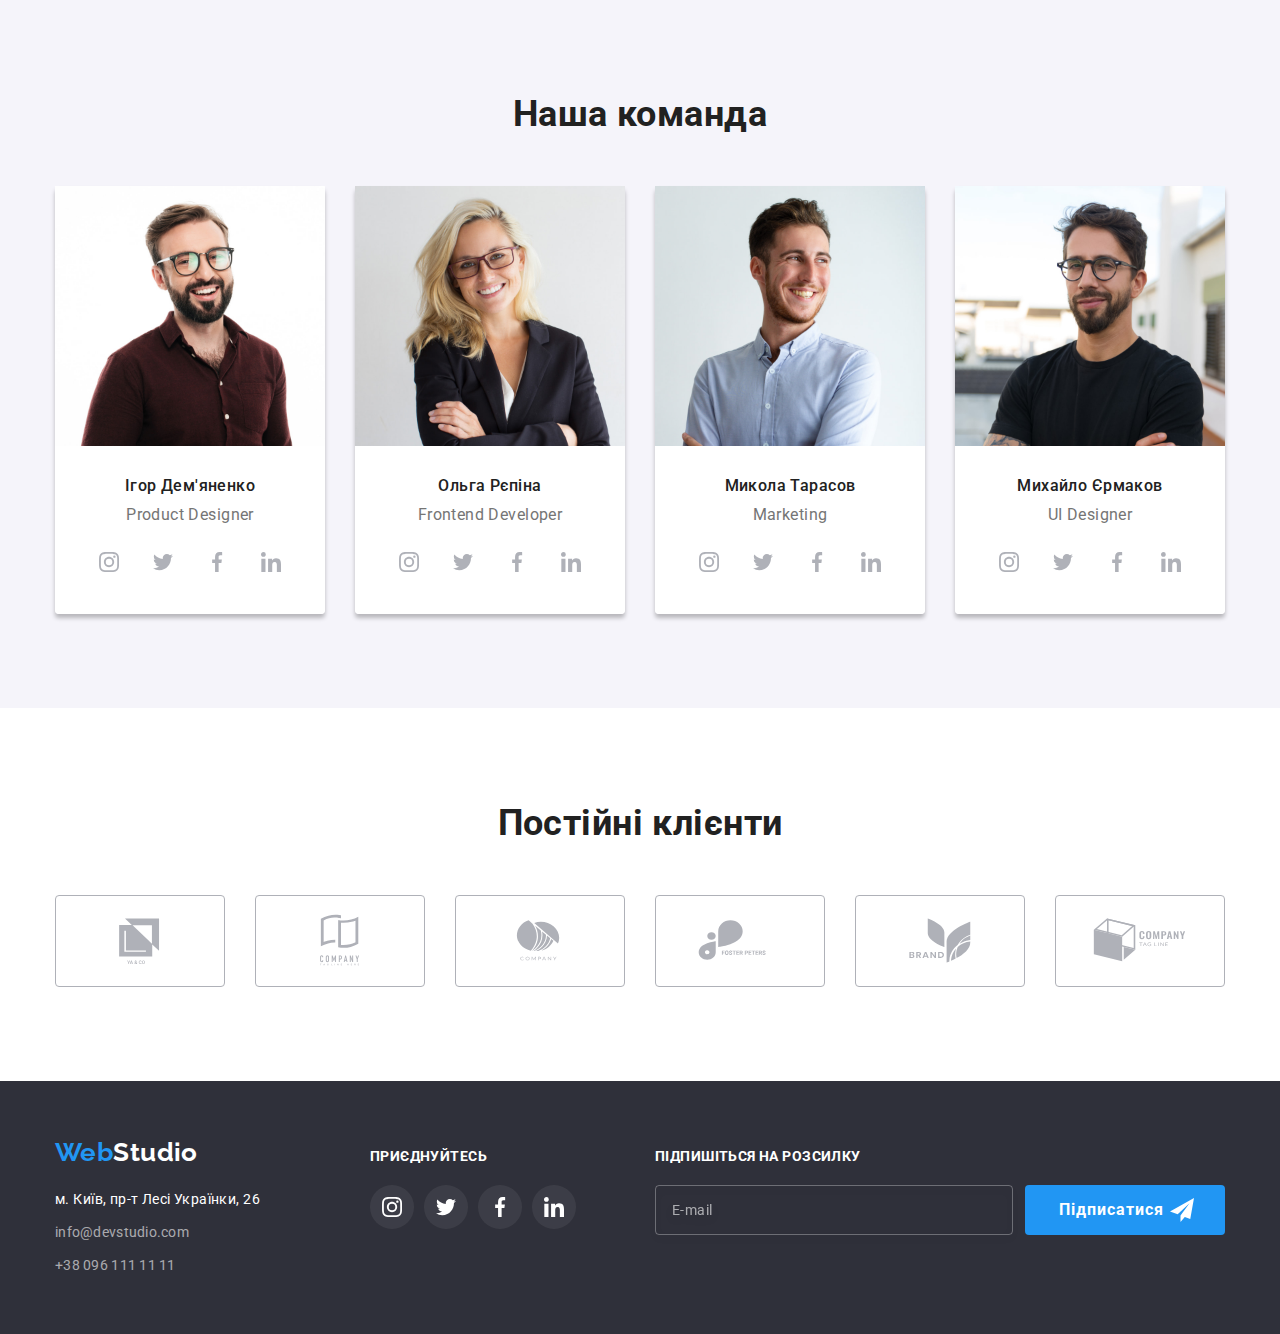
==== commit 33351a3c: "123465" ====
--- a/index.html
+++ b/index.html
@@ -10,7 +10,6 @@
     <link
         href="https://fonts.googleapis.com/css2?family=Raleway:wght@700&family=Roboto:wght@400;500;700;900&display=swap"
         rel="stylesheet">
-    <link rel="stylesheet" href="./index.html">
     <title>Студія</title>
     <link rel="stylesheet" href="https://cdnjs.cloudflare.com/ajax/libs/modern-normalize/1.1.0/modern-normalize.css">
     <link rel="stylesheet" href="./css/main.min.css">
--- a/css/main.min.css
+++ b/css/main.min.css
@@ -1 +1 @@
-:root{--primary-text-color: #212121;--title-text-color: #757575;--accent-color: #2196F3;--title-primary-fon: #FFFFFF;--fon-teamm: #F5F4FA;--fon-logostudio: #000000;--background-color: #2F303A;--button-active: #188CE8;--contacts-footer: #FFFFFF99;--border-color: rgba(255, 255, 255, 0);--header-portfolio: #ECECEC;--border-portfolio: #EEEEEE;--background-hero: #C4C4C4;--border-klient-color: #AFB1B8;--work-img-title-color: rgba(47, 48, 58, 80%);--portfolio-animation: rgba(33, 150, 243, 90%);--background-color-shadov: rgba(0, 0, 0, 0.25);--modal-border-color: rgba(33, 33, 33, 0.2);--placeholder-color: rgba(117, 117, 117, 0.5);--footer-placeholder-color: rgba(255, 255, 255, 0.6);--modal-input-contract-color: rgba(33, 150, 243, 1)}.visually__hidden{position:absolute;width:1px;height:1px;margin:-1px;border:0;padding:0;white-space:nowrap;-webkit-clip-path:inset(100%);clip-path:inset(100%);clip:rect(0 0 0 0);overflow:hidden}html{box-sizing:border-box}*,*::before,*::after{box-sizing:inherit;list-style:none}img{display:block;max-width:100%;height:auto}.section{padding-top:94px;padding-bottom:94px}body{font-family:"Roboto",sans-serif;background-color:var(--title-primary-fon);color:var(--primary-text-color);letter-spacing:.03em;font-size:14px}h1,h2,h3,p{margin-top:0%;margin-bottom:0%}ul{-webkit-padding-start:0px;padding-inline-start:0px;margin:0}a{text-decoration:none}.container{width:1200px;margin-left:auto;margin-right:auto;padding:0px 15px}.button{cursor:pointer;color:var(--button-color);font-weight:500;font-size:16px;line-height:1.6;font-Family:"Roboto",sans-serif;border-radius:4px;border-color:var(--border-color);padding:6px 22px;transition-property:color,background-color,box-shadow;transition-duration:250ms;transition-timing-function:cubic-bezier(0.4, 0, 0.2, 1)}.button:hover,.button:focus,.button:active{color:var(--title-primary-fon);background-color:var(--accent-color);box-shadow:0 4px 4px var(--background-color-shadov)}.foooter__logo{text-decoration:none;font-family:"Raleway",sans-serif;color:var(--accent-color);font-weight:700;font-size:26px;line-height:1.2;margin-right:93px;display:flex;margin-bottom:20px}.foooter__logostudio{color:var(--title-primary-fon)}.header__logo{text-decoration:none;font-family:"Raleway",sans-serif;color:var(--accent-color);font-weight:700;font-size:26px;line-height:1.2;margin-right:93px;width:145px;padding-top:25px;padding-bottom:25px;display:flex}.header__logostudio{color:var(--fon-logostudio)}.portfolio{display:flex;flex-wrap:wrap}.portfolio__nav{display:flex;justify-content:center;margin-top:0;margin-bottom:50px}.portfolio__item{display:block}.portfolio__item:not(:last-child){margin-right:8px}.portfolio__text{padding:24px;border:1px solid var(--border-portfolio)}.portfolio__title{font-weight:700;font-size:18px;line-height:2;letter-spacing:.06em;color:var(--background-color)}.portfolio__subtitle{color:var(--title-text-color);font-size:16px;line-height:1.8}.portfolio__items:not(:last-child){margin-bottom:4px}.portfolio__relative{position:relative;overflow:hidden}.portfolio__elements{width:370px;margin-right:30px;margin-bottom:30px;transition-property:box-shadow;transition-duration:250ms;transition-timing-function:cubic-bezier(0.4, 0, 0.2, 1)}.portfolio__elements:hover,.portfolio__elements:focus{box-shadow:0 4px 4px var(--background-color-shadov)}.portfolio__elements:nth-last-child(-n+3){margin-bottom:0px}.portfolio__elements:nth-child(3n){margin-right:0}.portfolio__absolute{position:absolute;top:0;left:0;width:370px;height:294px;background-color:var(--portfolio-animation);transform:translatey(100%);transition:transform 250ms ease}.portfolio__absolute>h3{font-weight:400;font-size:18px;line-height:1.5;color:var(--title-primary-fon);margin:63px 24px}.portfolio__elements:hover .portfolio__absolute{transform:translatex(0)}.backdrop{position:fixed;top:0;left:0;width:100%;height:100%;background-color:var(--background-color-shadov);opacity:1;transition:opacity 250ms cubic-bezier(0.4, 0, 0.2, 1)}.is-hidden{opacity:0;pointer-events:none}.is-hidden .modal{transform:translate(-50%, -50%) scale(1)}.modal{position:absolute;top:50%;left:50%;width:530px;height:581px;padding:40px;border-radius:4px;background-color:var(--title-primary-fon);box-shadow:0 4px 4px var(--background-color-shadov);transform:translate(-50%, -50%) scale(1);transition:transform 250ms cubic-bezier(0.4, 0, 0.2, 1)}.modal__close{width:100%;height:100%}.modal__button{position:absolute;top:1.5%;left:93%;width:30px;height:30px;background-color:#fff;border-radius:50%;border:1px solid rgba(0,0,0,.1);cursor:pointer}.modal__button:hover,.modal__button:focus{fill:var(--accent-color)}.modal__title{font-weight:700;font-size:20px;line-height:1.2;text-align:center;margin-bottom:12px}.modal__input{width:100%;height:40px;border:1px solid var(--modal-border-color);border-radius:4px;padding-top:11px;padding-bottom:11px;padding-left:42px;cursor:pointer;outline:none;transition-duration:250ms;transition-timing-function:cubic-bezier(0.4, 0, 0.2, 1)}.modal__input:hover~svg,.modal__input:focus~svg{fill:#188ce8}.modal__textarea{width:100%;height:120px;border:1px solid var(--modal-border-color);border-radius:4px;padding:12px 16px;resize:none;cursor:pointer;outline:none;margin-bottom:20px;transition-duration:250ms;transition-timing-function:cubic-bezier(0.4, 0, 0.2, 1)}.modal__textarea:hover,.modal__textarea:focus{border-color:var(--accent-color)}.modal__textarea::-moz-placeholder{font-weight:400;font-size:12px;line-height:1.2;letter-spacing:.01em;color:var(--placeholder-color)}.modal__textarea:-ms-input-placeholder{font-weight:400;font-size:12px;line-height:1.2;letter-spacing:.01em;color:var(--placeholder-color)}.modal__textarea::placeholder{font-weight:400;font-size:12px;line-height:1.2;letter-spacing:.01em;color:var(--placeholder-color)}.modal__group{margin-bottom:10px}.modal__group label{display:block;margin-bottom:4px;font-size:12px;line-height:1.2;letter-spacing:.01em;text-align:left;color:var(--title-text-color)}.modal__comment{margin-bottom:0}.modal__icon{position:absolute;width:18px;height:18px;top:50%;left:12px;transform:translateY(-50%);transition-duration:250ms;transition-timing-function:cubic-bezier(0.4, 0, 0.2, 1)}.modal__wrapper{position:relative}.modal__label{display:flex;justify-content:center;align-items:center;font-weight:400;font-size:14px;line-height:1.7;letter-spacing:.03em;margin-bottom:30px;color:#757575}.modal__chek{display:inline-flex;width:16px;height:15px;border:2px solid var(--primary-text-color);border-radius:2px;margin-right:10px}.checkbox:checked+.modal__chek{border-color:rgba(0,0,0,0);background-image:url(../images/check.svg);background-size:contain;background-origin:border-box;background-repeat:no-repeat;background-position:center}.modal__contract{font-weight:400;font-size:14px;line-height:1.7;letter-spacing:.03em;color:var(--modal-input-contract-color);-webkit-text-decoration-line:underline;text-decoration-line:underline;cursor:pointer}.modal_submit{cursor:pointer;color:var(--title-primary-fon);background-color:var(--accent-color);letter-spacing:.06em;font-weight:700;font-size:16px;line-height:1.8;font-Family:"Roboto",sans-serif;display:flex;min-width:200px;height:50px;border-radius:4px;text-align:center;padding:10px 52px;border:none;margin:auto;transition-property:background-color;transition-duration:250ms;transition-timing-function:cubic-bezier(0.4, 0, 0.2, 1)}.modal_submit:hover,.modal_submit:focus,.modal_submit:active{background-color:var(--button-active);box-shadow:0 4px 4px var(--background-color-shadov)}.footer{background-color:var(--background-color);padding-top:56px;padding-bottom:56px}.footer__box{display:flex;align-items:baseline;justify-content:space-between}.footer__adress{color:var(--title-primary-fon);line-height:1.7;display:block;margin-bottom:9px;font-style:normal}.footer__contacts{text-decoration:none;color:var(--title-text-color);line-height:1.2;letter-spacing:.02em;margin-top:0;margin-bottom:0;font-style:normal}.footer__contacts li:not(:last-child){margin-bottom:9px}.footer__linked{text-decoration:none;color:var(--contacts-footer);line-height:1.7}.footer__list{display:flex;justify-content:center;align-items:center;gap:10px}.footer__items{width:44px;height:44px}.footer__soc{fill:var(--title-primary-fon)}.footer__link{width:100%;height:100%;display:flex;background-color:rgba(255,255,255,.0666666667);border-radius:50%;justify-content:center;align-items:center;transition-duration:250ms;transition-timing-function:cubic-bezier(0.4, 0, 0.2, 1)}.footer__link:hover,.footer__link:focus{background-color:var(--accent-color)}.footer__text{color:var(--title-primary-fon);font-weight:700;font-size:14px;line-height:1.2;margin-bottom:20px;text-transform:uppercase;display:inline-block}.footer__form{display:flex}.footer__input{display:flex;align-items:center;justify-content:center;width:358px;height:50px;background:rgba(0,0,0,0);padding:15px 16px;border:1px solid rgba(255,255,255,.3);filter:drop-shadow(0px 4px 4px rgba(0, 0, 0, 0.15));border-radius:4px;outline:none;cursor:pointer}.footer__input:focus,.footer__input:hover{color:var(--footer-placeholder-color)}.footer__input::-moz-placeholder{width:47px;height:20px;letter-spacing:.03em;color:var(--footer-placeholder-color)}.footer__input:-ms-input-placeholder{width:47px;height:20px;letter-spacing:.03em;color:var(--footer-placeholder-color)}.footer__input::placeholder{width:47px;height:20px;letter-spacing:.03em;color:var(--footer-placeholder-color)}.footer__button{cursor:pointer;color:var(--title-primary-fon);background-color:var(--accent-color);letter-spacing:.06em;font-weight:700;font-size:16px;line-height:1.9;font-Family:"Roboto",sans-serif;min-width:200px;height:50px;border-radius:4px;text-align:center;padding:10px 24px 10px 34px;border:none;margin-left:12px;display:flex;align-items:center;justify-content:center;transition-property:background-color;transition-duration:250ms;transition-timing-function:cubic-bezier(0.4, 0, 0.2, 1)}.footer__button:hover,.footer__button:focus,.footer__button:active{background-color:var(--button-active)}.footer__icon{width:24px;height:24px;fill:currentColor;margin:auto}.klient__title{font-weight:700;font-size:36px;line-height:1.2;text-align:center;margin-top:0;margin-bottom:50px}.klient__list{display:flex;justify-content:center;align-items:center;gap:30px;-webkit-padding-start:0px;padding-inline-start:0px}.klient__items{width:170px;height:92px;border:1px solid var(--border-klient-color);border-radius:4px;transition-property:border-color;transition-duration:250ms;transition-timing-function:cubic-bezier(0.4, 0, 0.2, 1)}.klient__items:hover,.klient__items:focus{fill:var(--accent-color);border-color:var(--accent-color)}.klient__link{width:100%;height:100%;display:flex;justify-content:center;align-items:center;padding:16px 32px;fill:var(--border-klient-color);transition-duration:250ms;transition-timing-function:cubic-bezier(0.4, 0, 0.2, 1)}.klient__link:hover,.klient__link:focus{fill:var(--accent-color);border-color:var(--accent-color)}.team{display:flex;gap:30px;-webkit-padding-start:0px;padding-inline-start:0px}.team__name{font-weight:700;font-size:36px;line-height:1.2;text-align:center;margin-top:0;margin-bottom:50px}.team__section{background-color:var(--fon-teamm)}.team__text{padding-top:30px;padding-bottom:30px;background-color:#fff;border-bottom-left-radius:4px;border-bottom-right-radius:4px}.team__title{font-weight:500;font-size:16px;line-height:1.2;text-align:center;margin-top:0;margin-bottom:10px}.team__subtitle{color:var(--title-text-color);font-size:16px;line-height:1.2;text-align:center;margin-top:0;margin-bottom:16px}.team__socials{display:flex;justify-content:center;align-items:center;gap:10px}.team__items{width:44px;height:44px;justify-content:center}.team__link{width:100%;height:100%;display:flex;border-radius:50%;justify-content:center;align-items:center;color:var(--border-klient-color);transition-duration:250ms;transition-timing-function:cubic-bezier(0.4, 0, 0.2, 1)}.team__link:hover,.team__link:focus{background-color:var(--accent-color);color:#fff}.team__card{width:270px;height:428px;box-shadow:0 4px 4px var(--background-color-shadov);border-radius:4px}.team__icons{fill:currentColor}.work{display:flex;gap:30px;-webkit-padding-start:0px;padding-inline-start:0px}.work__title{font-weight:700;font-size:36px;line-height:1.2;text-align:center;margin-top:0;margin-bottom:50px}.work__name{display:flex;color:var(--title-primary-fon);font-weight:700;font-size:14px;line-height:1.2;text-align:center;justify-content:center;align-items:center;text-transform:uppercase}.work__list{position:relative;display:block}.work__box{position:absolute;display:flex;top:76%;right:0%;width:370px;height:70px;text-align:center;justify-content:center;background-color:var(--work-img-title-color)}.features{padding-bottom:0}.features__list{display:flex}.features__box:not(:first-child){margin-left:30px}.features__block{display:flex;width:270px;height:120px;justify-content:center;border-radius:4px;background-color:var(--fon-teamm);margin-bottom:30px}.features__icon{margin:25px 100px}.features__subtitle{color:var(--title-text-color);line-height:1.7;margin-top:0;margin-bottom:0}.features__title{font-weight:700;line-height:1.2;font-size:14px;margin-top:0;margin-bottom:10px}.hero{max-width:1600px;height:600px;margin-left:auto;margin-right:auto;text-align:center;padding-top:200px;padding-bottom:200px;background-image:linear-gradient(rgba(47, 48, 58, 0.4), rgba(47, 48, 58, 0.4)),url("../images/hero.jpg");background-repeat:no-repeat;background-position:center;background-size:cover;background-color:var(--background-hero)}.hero__title{color:var(--title-primary-fon);letter-spacing:.06em;text-align:center;font-weight:900;font-size:44px;line-height:1.3;margin-top:0%;margin-bottom:30px}.hero__button{cursor:pointer;color:var(--title-primary-fon);background-color:var(--accent-color);letter-spacing:.06em;font-weight:700;font-size:16px;line-height:1.8;font-Family:"Roboto",sans-serif;display:inline-block;min-width:216px;height:50px;border-radius:4px;text-align:center;padding:10px 32px;border:none;transition-property:background-color;transition-duration:250ms;transition-timing-function:cubic-bezier(0.4, 0, 0.2, 1)}.hero__button:focus,.hero__button:hover,.hero__button:active{background-color:var(--button-active)}.header__link.header__current{color:var(--accent-color)}.header__portfolio{border-bottom:1px solid var(--header-portfolio)}.header{width:1200px;margin-left:auto;margin-right:auto;padding:0px 15px}.header__container{display:flex;align-items:center}.header__list{display:flex;margin-left:auto;margin-bottom:0;margin-top:0;align-items:center}.header__contacts{text-decoration:none;color:var(--title-text-color);font-weight:500;line-height:1.2;letter-spacing:.02em;padding-top:32px;padding-bottom:32px;display:flex;align-items:center;transition-duration:250ms;transition-timing-function:cubic-bezier(0.4, 0, 0.2, 1)}.header__list .header__items:not(:last-child){margin-right:50px}.header__nav{display:flex;list-style:none;margin:0}.header__nav .item:not(:last-child){margin-right:50px}.header__nav .header__link:hover,.header__nav .header__link:focus,.header__list .header__contacts:hover,.header__list .header__contacts:focus{color:var(--accent-color)}.header__link{color:var(--primary-text-color);text-decoration:none;font-size:14px;line-height:1.2;font-weight:500;letter-spacing:.02em;display:block;padding-top:32px;padding-bottom:32px;transition-property:color;transition-duration:250ms;transition-timing-function:cubic-bezier(0.4, 0, 0.2, 1)}.header__link.header__current{position:relative}.header__current::after{content:"";position:absolute;left:0;bottom:0;border-radius:2px;display:block;width:100%;height:4px;background-color:var(--accent-color);transform:translateY(1px)}.header__phone{width:10px;height:16px;margin-right:10px;fill:currentColor;border-radius:2px;display:inline-flex;transition-property:box-shadow;transition-duration:250ms;transition-timing-function:cubic-bezier(0.4, 0, 0.2, 1)}.header__letter{width:16px;height:12px;margin-right:10px;fill:currentColor;border-radius:2px;display:inline-flex;transition-property:box-shadow;transition-duration:250ms;transition-timing-function:cubic-bezier(0.4, 0, 0.2, 1)}.header__contacts:hover>.header__letter,.header__contacts:focus>.header__letter,.header__contacts:hover>.header__phone,.header__contacts:focus>.header__phone{box-shadow:0 4px 4px var(--background-color-shadov)}/*# sourceMappingURL=main.min.css.map */+:root{--primary-text-color: #212121;--title-text-color: #757575;--accent-color: #2196F3;--title-primary-fon: #FFFFFF;--fon-teamm: #F5F4FA;--fon-logostudio: #000000;--background-color: #2F303A;--button-active: #188CE8;--contacts-footer: #FFFFFF99;--border-color: rgba(255, 255, 255, 0);--header-portfolio: #ECECEC;--border-portfolio: #EEEEEE;--background-hero: #C4C4C4;--border-klient-color: #AFB1B8;--work-img-title-color: rgba(47, 48, 58, 80%);--portfolio-animation: rgba(33, 150, 243, 90%);--background-color-shadov: rgba(0, 0, 0, 0.25);--modal-border-color: rgba(33, 33, 33, 0.2);--placeholder-color: rgba(117, 117, 117, 0.5);--footer-placeholder-color: rgba(255, 255, 255, 0.6);--modal-input-contract-color: rgba(33, 150, 243, 1)}.visually__hidden{position:absolute;width:1px;height:1px;margin:-1px;border:0;padding:0;white-space:nowrap;-webkit-clip-path:inset(100%);clip-path:inset(100%);clip:rect(0 0 0 0);overflow:hidden}html{box-sizing:border-box}*,*::before,*::after{box-sizing:inherit;list-style:none}img{display:block;max-width:100%;height:auto}.section{padding-top:94px;padding-bottom:94px}body{font-family:"Roboto",sans-serif;background-color:var(--title-primary-fon);color:var(--primary-text-color);letter-spacing:.03em;font-size:14px}h1,h2,h3,p{margin-top:0%;margin-bottom:0%}ul{-webkit-padding-start:0px;padding-inline-start:0px;margin:0}a{text-decoration:none}.container{width:1200px;margin-left:auto;margin-right:auto;padding:0px 15px}.button{cursor:pointer;color:var(--button-color);font-weight:500;font-size:16px;line-height:1.6;font-Family:"Roboto",sans-serif;border-radius:4px;border-color:var(--border-color);padding:6px 22px;transition-property:color,background-color,box-shadow;transition-duration:250ms;transition-timing-function:cubic-bezier(0.4, 0, 0.2, 1)}.button:hover,.button:focus,.button:active{color:var(--title-primary-fon);background-color:var(--accent-color);box-shadow:0 4px 4px var(--background-color-shadov)}.foooter__logo{text-decoration:none;font-family:"Raleway",sans-serif;color:var(--accent-color);font-weight:700;font-size:26px;line-height:1.2;margin-right:93px;display:flex;margin-bottom:20px}.foooter__logostudio{color:var(--title-primary-fon)}.header__logo{text-decoration:none;font-family:"Raleway",sans-serif;color:var(--accent-color);font-weight:700;font-size:26px;line-height:1.2;margin-right:93px;width:145px;padding-top:25px;padding-bottom:25px;display:flex}.header__logostudio{color:var(--fon-logostudio)}.portfolio{display:flex;flex-wrap:wrap}.portfolio__nav{display:flex;justify-content:center;margin-top:0;margin-bottom:50px}.portfolio__item{display:block}.portfolio__item:not(:last-child){margin-right:8px}.portfolio__text{padding:24px;border:1px solid var(--border-portfolio)}.portfolio__title{font-weight:700;font-size:18px;line-height:2;letter-spacing:.06em;color:var(--background-color)}.portfolio__subtitle{color:var(--title-text-color);font-size:16px;line-height:1.8}.portfolio__items:not(:last-child){margin-bottom:4px}.portfolio__relative{position:relative;overflow:hidden}.portfolio__elements{width:370px;margin-right:30px;margin-bottom:30px;transition-property:box-shadow;transition-duration:250ms;transition-timing-function:cubic-bezier(0.4, 0, 0.2, 1)}.portfolio__elements:hover,.portfolio__elements:focus{box-shadow:0 4px 4px var(--background-color-shadov)}.portfolio__elements:nth-last-child(-n+3){margin-bottom:0px}.portfolio__elements:nth-child(3n){margin-right:0}.portfolio__absolute{position:absolute;top:0;left:0;width:370px;height:294px;background-color:var(--portfolio-animation);transform:translatey(100%);transition:transform 250ms ease}.portfolio__absolute>h3{font-weight:400;font-size:18px;line-height:1.5;color:var(--title-primary-fon);margin:63px 24px}.portfolio__elements:hover .portfolio__absolute{transform:translatex(0)}.backdrop{position:fixed;top:0;left:0;width:100%;height:100%;background-color:var(--background-color-shadov);opacity:1;transition:opacity 250ms cubic-bezier(0.4, 0, 0.2, 1)}.is-hidden{opacity:0;pointer-events:none}.is-hidden .modal{transform:translate(-50%, -50%) scale(1)}.modal{position:absolute;top:50%;left:50%;width:530px;height:581px;padding:40px;border-radius:4px;background-color:var(--title-primary-fon);box-shadow:0 4px 4px var(--background-color-shadov);transform:translate(-50%, -50%) scale(1);transition:transform 250ms cubic-bezier(0.4, 0, 0.2, 1)}.modal__close{width:100%;height:100%}.modal__title{font-weight:700;font-size:20px;line-height:1.2;text-align:center;margin-bottom:12px}.modal__button{position:absolute;top:1.5%;left:93%;width:30px;height:30px;background-color:#fff;border-radius:50%;border:1px solid rgba(0,0,0,.1);cursor:pointer}.modal__button:hover,.modal__button:focus{fill:var(--accent-color)}.modal__input{width:100%;height:40px;border:1px solid var(--modal-border-color);border-radius:4px;padding-top:11px;padding-bottom:11px;padding-left:42px;cursor:pointer;outline:none;transition-duration:250ms;transition-timing-function:cubic-bezier(0.4, 0, 0.2, 1)}.modal__input:hover,.modal__input:focus{border-color:var(--accent-color)}.modal__input:hover~svg,.modal__input:focus~svg{fill:#188ce8}.modal__textarea{width:100%;height:120px;border:1px solid var(--modal-border-color);border-radius:4px;padding:12px 16px;resize:none;cursor:pointer;outline:none;margin-bottom:20px;transition-duration:250ms;transition-timing-function:cubic-bezier(0.4, 0, 0.2, 1)}.modal__textarea:hover,.modal__textarea:focus{border-color:var(--accent-color)}.modal__textarea::-moz-placeholder{font-weight:400;font-size:12px;line-height:1.2;letter-spacing:.01em;color:var(--placeholder-color)}.modal__textarea:-ms-input-placeholder{font-weight:400;font-size:12px;line-height:1.2;letter-spacing:.01em;color:var(--placeholder-color)}.modal__textarea::placeholder{font-weight:400;font-size:12px;line-height:1.2;letter-spacing:.01em;color:var(--placeholder-color)}.modal__group{margin-bottom:10px}.modal__group label{display:block;margin-bottom:4px;font-size:12px;line-height:1.2;letter-spacing:.01em;text-align:left;color:var(--title-text-color)}.modal__comment{margin-bottom:0}.modal__comment label{display:block;margin-bottom:4px;font-size:12px;line-height:1.2;letter-spacing:.01em;text-align:left;color:var(--title-text-color)}.modal__icon{position:absolute;width:18px;height:18px;top:50%;left:12px;transform:translateY(-50%);transition-duration:250ms;transition-timing-function:cubic-bezier(0.4, 0, 0.2, 1)}.modal__wrapper{position:relative}.modal__label{display:flex;justify-content:center;align-items:center;font-weight:400;font-size:14px;line-height:1.7;letter-spacing:.03em;margin-bottom:30px;color:#757575}.modal__chek{display:inline-flex;width:16px;height:15px;border:2px solid var(--primary-text-color);border-radius:2px;margin-right:10px}.checkbox:checked+.modal__chek{border-color:rgba(0,0,0,0);background-image:url(../images/check.svg);background-size:contain;background-origin:border-box;background-repeat:no-repeat;background-position:center}.modal__contract{font-weight:400;font-size:14px;line-height:1.7;letter-spacing:.03em;color:var(--modal-input-contract-color);-webkit-text-decoration-line:underline;text-decoration-line:underline;cursor:pointer}.modal_submit{cursor:pointer;color:var(--title-primary-fon);background-color:var(--accent-color);letter-spacing:.06em;font-weight:700;font-size:16px;line-height:1.8;font-Family:"Roboto",sans-serif;display:flex;min-width:200px;height:50px;border-radius:4px;text-align:center;padding:10px 52px;border:none;margin:auto;transition-property:color,background-color,box-shadow;transition-duration:250ms;transition-timing-function:cubic-bezier(0.4, 0, 0.2, 1)}.modal_submit:hover,.modal_submit:focus,.modal_submit:active{background-color:var(--button-active);box-shadow:0 4px 4px var(--background-color-shadov)}.footer{background-color:var(--background-color);padding-top:56px;padding-bottom:56px}.footer__box{display:flex;align-items:baseline;justify-content:space-between}.footer__adress{color:var(--title-primary-fon);line-height:1.7;display:block;margin-bottom:9px;font-style:normal}.footer__contacts{text-decoration:none;color:var(--title-text-color);line-height:1.2;letter-spacing:.02em;margin-top:0;margin-bottom:0;font-style:normal}.footer__contacts li:not(:last-child){margin-bottom:9px}.footer__linked{text-decoration:none;color:var(--contacts-footer);line-height:1.7}.footer__list{display:flex;justify-content:center;align-items:center;gap:10px}.footer__items{width:44px;height:44px}.footer__soc{fill:var(--title-primary-fon)}.footer__link{width:100%;height:100%;display:flex;background-color:rgba(255,255,255,.0666666667);border-radius:50%;justify-content:center;align-items:center;transition-duration:250ms;transition-timing-function:cubic-bezier(0.4, 0, 0.2, 1)}.footer__link:hover,.footer__link:focus{background-color:var(--accent-color)}.footer__text{color:var(--title-primary-fon);font-weight:700;font-size:14px;line-height:1.2;margin-bottom:20px;text-transform:uppercase;display:inline-block}.footer__form{display:flex}.footer__input{display:flex;align-items:center;justify-content:center;width:358px;height:50px;background:rgba(0,0,0,0);padding:15px 16px;border:1px solid rgba(255,255,255,.3);filter:drop-shadow(0px 4px 4px rgba(0, 0, 0, 0.15));border-radius:4px;outline:none;cursor:pointer}.footer__input:focus,.footer__input:hover{color:var(--footer-placeholder-color)}.footer__input::-moz-placeholder{width:47px;height:20px;letter-spacing:.03em;color:var(--footer-placeholder-color)}.footer__input:-ms-input-placeholder{width:47px;height:20px;letter-spacing:.03em;color:var(--footer-placeholder-color)}.footer__input::placeholder{width:47px;height:20px;letter-spacing:.03em;color:var(--footer-placeholder-color)}.footer__button{cursor:pointer;color:var(--title-primary-fon);background-color:var(--accent-color);letter-spacing:.06em;font-weight:700;font-size:16px;line-height:1.9;font-Family:"Roboto",sans-serif;min-width:200px;height:50px;border-radius:4px;text-align:center;padding:10px 24px 10px 34px;border:none;margin-left:12px;display:flex;align-items:center;justify-content:center;transition-property:background-color;transition-duration:250ms;transition-timing-function:cubic-bezier(0.4, 0, 0.2, 1)}.footer__button:hover,.footer__button:focus,.footer__button:active{background-color:var(--button-active)}.footer__icon{width:24px;height:24px;fill:currentColor;margin:auto}.klient__title{font-weight:700;font-size:36px;line-height:1.2;text-align:center;margin-top:0;margin-bottom:50px}.klient__list{display:flex;justify-content:center;align-items:center;gap:30px;-webkit-padding-start:0px;padding-inline-start:0px}.klient__items{width:170px;height:92px;border:1px solid var(--border-klient-color);border-radius:4px;transition-property:border-color;transition-duration:250ms;transition-timing-function:cubic-bezier(0.4, 0, 0.2, 1)}.klient__items:hover,.klient__items:focus{fill:var(--accent-color);border-color:var(--accent-color)}.klient__link{width:100%;height:100%;display:flex;justify-content:center;align-items:center;padding:16px 32px;fill:var(--border-klient-color);transition-duration:250ms;transition-timing-function:cubic-bezier(0.4, 0, 0.2, 1)}.klient__link:hover,.klient__link:focus{fill:var(--accent-color);border-color:var(--accent-color)}.team{display:flex;gap:30px;-webkit-padding-start:0px;padding-inline-start:0px}.team__name{font-weight:700;font-size:36px;line-height:1.2;text-align:center;margin-top:0;margin-bottom:50px}.team__section{background-color:var(--fon-teamm)}.team__text{padding-top:30px;padding-bottom:30px;background-color:#fff;border-bottom-left-radius:4px;border-bottom-right-radius:4px}.team__title{font-weight:500;font-size:16px;line-height:1.2;text-align:center;margin-top:0;margin-bottom:10px}.team__subtitle{color:var(--title-text-color);font-size:16px;line-height:1.2;text-align:center;margin-top:0;margin-bottom:16px}.team__socials{display:flex;justify-content:center;align-items:center;gap:10px}.team__items{width:44px;height:44px;justify-content:center}.team__link{width:100%;height:100%;display:flex;border-radius:50%;justify-content:center;align-items:center;color:var(--border-klient-color);transition-duration:250ms;transition-timing-function:cubic-bezier(0.4, 0, 0.2, 1)}.team__link:hover,.team__link:focus{background-color:var(--accent-color);color:#fff}.team__card{width:270px;height:428px;box-shadow:0 4px 4px var(--background-color-shadov);border-radius:4px}.team__icons{fill:currentColor}.work{display:flex;gap:30px;-webkit-padding-start:0px;padding-inline-start:0px}.work__title{font-weight:700;font-size:36px;line-height:1.2;text-align:center;margin-top:0;margin-bottom:50px}.work__name{display:flex;color:var(--title-primary-fon);font-weight:700;font-size:14px;line-height:1.2;text-align:center;justify-content:center;align-items:center;text-transform:uppercase}.work__list{position:relative;display:block}.work__box{position:absolute;display:flex;top:76%;right:0%;width:370px;height:70px;text-align:center;justify-content:center;background-color:var(--work-img-title-color)}.features{padding-bottom:0}.features__list{display:flex}.features__box:not(:first-child){margin-left:30px}.features__block{display:flex;width:270px;height:120px;justify-content:center;border-radius:4px;background-color:var(--fon-teamm);margin-bottom:30px}.features__icon{margin:25px 100px}.features__subtitle{color:var(--title-text-color);line-height:1.7;margin-top:0;margin-bottom:0}.features__title{font-weight:700;line-height:1.2;font-size:14px;margin-top:0;margin-bottom:10px}.hero{max-width:1600px;height:600px;margin-left:auto;margin-right:auto;text-align:center;padding-top:200px;padding-bottom:200px;background-image:linear-gradient(rgba(47, 48, 58, 0.4), rgba(47, 48, 58, 0.4)),url("../images/hero.jpg");background-repeat:no-repeat;background-position:center;background-size:cover;background-color:var(--background-hero)}.hero__title{color:var(--title-primary-fon);letter-spacing:.06em;text-align:center;font-weight:900;font-size:44px;line-height:1.3;margin-top:0%;margin-bottom:30px}.hero__button{cursor:pointer;color:var(--title-primary-fon);background-color:var(--accent-color);letter-spacing:.06em;font-weight:700;font-size:16px;line-height:1.8;font-Family:"Roboto",sans-serif;display:inline-block;min-width:216px;height:50px;border-radius:4px;text-align:center;padding:10px 32px;border:none;transition-property:background-color;transition-duration:250ms;transition-timing-function:cubic-bezier(0.4, 0, 0.2, 1)}.hero__button:focus,.hero__button:hover,.hero__button:active{background-color:var(--button-active)}.header__link.header__current{color:var(--accent-color)}.header__portfolio{border-bottom:1px solid var(--header-portfolio)}.header{width:1200px;margin-left:auto;margin-right:auto;padding:0px 15px}.header__container{display:flex;align-items:center}.header__list{display:flex;margin-left:auto;margin-bottom:0;margin-top:0;align-items:center}.header__contacts{text-decoration:none;color:var(--title-text-color);font-weight:500;line-height:1.2;letter-spacing:.02em;padding-top:32px;padding-bottom:32px;display:flex;transition-duration:250ms;transition-timing-function:cubic-bezier(0.4, 0, 0.2, 1)}.header__list .header__items:not(:last-child){margin-right:50px}.header__nav{display:flex;list-style:none;margin:0}.header__nav .item:not(:last-child){margin-right:50px}.header__nav .header__link:hover,.header__nav .header__link:focus,.header__list .header__contacts:hover,.header__list .header__contacts:focus{color:var(--accent-color)}.header__link{color:var(--primary-text-color);text-decoration:none;font-size:14px;line-height:1.2;font-weight:500;letter-spacing:.02em;display:block;padding-top:32px;padding-bottom:32px;transition-property:color;transition-duration:250ms;transition-timing-function:cubic-bezier(0.4, 0, 0.2, 1)}.header__link.header__current{position:relative}.header__current::after{content:"";position:absolute;left:0;bottom:0;border-radius:2px;display:block;width:100%;height:4px;background-color:var(--accent-color);transform:translateY(1px)}.header__phone{width:10px;height:16px;margin-right:10px;fill:currentColor;border-radius:2px;display:inline-flex;transition-property:box-shadow;transition-duration:250ms;transition-timing-function:cubic-bezier(0.4, 0, 0.2, 1)}.header__letter{width:16px;height:12px;margin-right:10px;fill:currentColor;border-radius:2px;display:inline-flex;transition-property:box-shadow;transition-duration:250ms;transition-timing-function:cubic-bezier(0.4, 0, 0.2, 1)}.header__contacts:hover>.header__letter,.header__contacts:focus>.header__letter,.header__contacts:hover>.header__phone,.header__contacts:focus>.header__phone{box-shadow:0 4px 4px var(--background-color-shadov)}/*# sourceMappingURL=main.min.css.map */